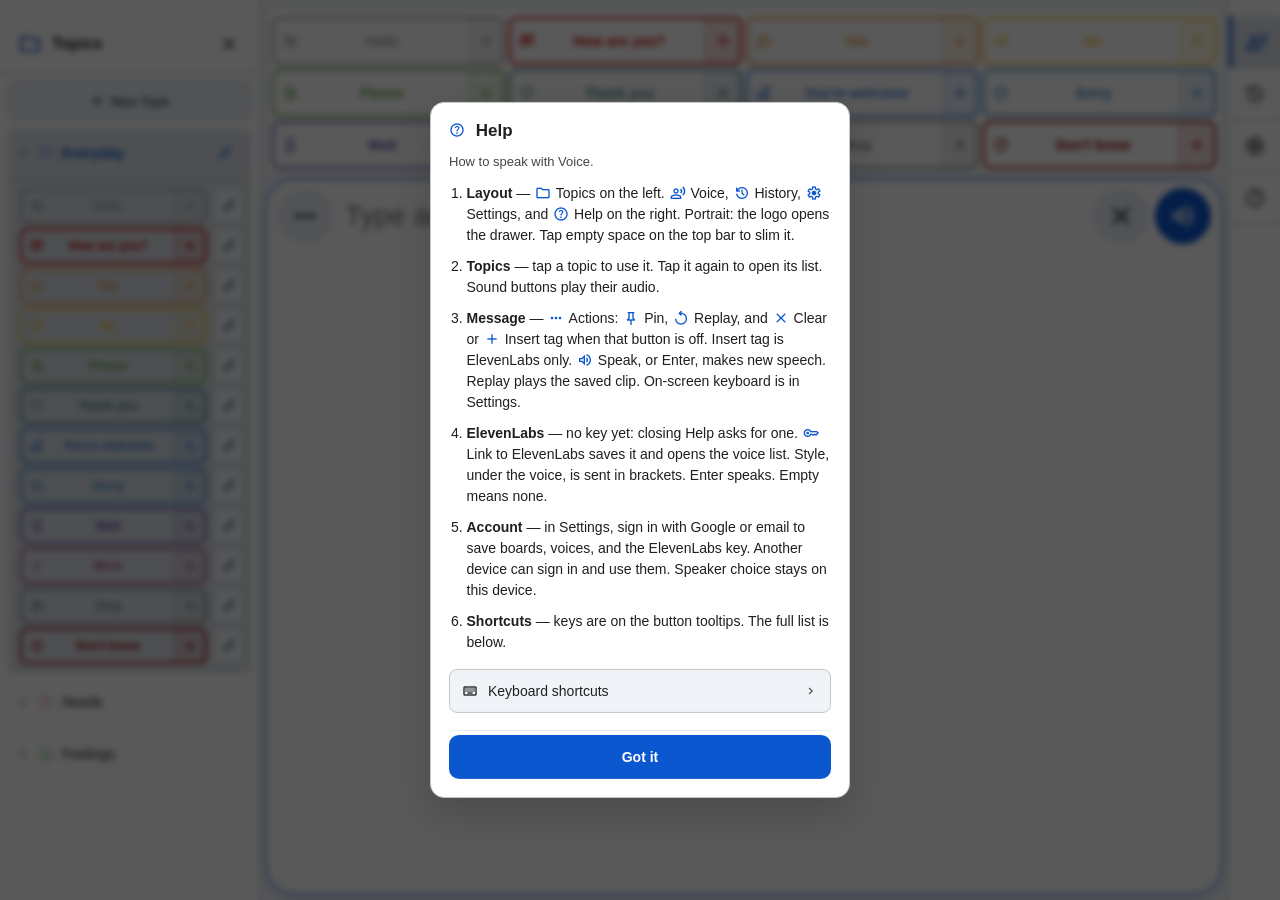
==== index.html @ a4477b8e "Speak on Enter in the Style field and replace anxious, bossy, and loud." ====
<!DOCTYPE html>
<html lang="en">
<head>
  <meta charset="UTF-8">
  <meta name="viewport" content="width=device-width, initial-scale=1.0, viewport-fit=cover, interactive-widget=resizes-content">
  <meta name="theme-color" content="#0a0a0b" media="(prefers-color-scheme: dark)">
  <meta name="theme-color" content="#f0f4f9" media="(prefers-color-scheme: light)">
  <meta name="apple-mobile-web-app-capable" content="yes">
  <meta name="apple-mobile-web-app-status-bar-style" content="black-translucent">
  <meta name="mobile-web-app-capable" content="yes">
  <meta name="format-detection" content="telephone=no">
  <meta name="description" content="AAC speech board with browser, Piper, and ElevenLabs voices">
  <link rel="manifest" href="manifest.webmanifest">
  <link rel="icon" href="favicon.ico" sizes="any">
  <link rel="icon" href="icon.png" type="image/png" sizes="512x512">
  <link rel="apple-touch-icon" href="apple-touch-icon.png" sizes="180x180">
  <title>AAC Speech & Audio Workspace</title>
  <!-- Google Material Symbols Outlined Font -->
  <link rel="stylesheet" href="https://fonts.googleapis.com/css2?family=Material+Symbols+Outlined:opsz,wght,FILL,GRAD@20..48,100..700,0..1,-50..200" />
  <link rel="stylesheet" href="css/app.css">
</head>
<body>

  <div class="sidebar-backdrop" id="sidebar-backdrop" aria-hidden="true"></div>
  <div id="sr-live" class="sr-only" aria-live="polite" aria-atomic="true"></div>

  <!-- In-flow layout only: shell (sidebar+main) over full-width OSK. Modals stay outside. -->
  <div class="app-layout">
  <div class="app-shell">
  <!-- Dual sidebars (landscape: left topics | main | right utils). #sidebar wraps both for portrait drawer. -->
  <div class="sidebar-drawer" id="sidebar" data-panel="topics">
    <!-- ==================== LEFT: TOPICS ==================== -->
    <aside class="sidebar sidebar-left" id="sidebar-left" aria-label="Topics">
      <div class="sidebar-header">
        <button class="logo-btn" id="toggle-sidebar-left-btn" type="button" title="Toggle topics sidebar" aria-label="Toggle topics sidebar">
          <span class="material-symbols-outlined logo-mark">folder</span>
          <span class="logo-text">Topics</span>
        </button>
        <button class="icon-btn sidebar-collapse-btn" id="sidebar-left-collapse-btn" type="button" title="Collapse topics" aria-label="Collapse topics">
          <span class="material-symbols-outlined">close</span>
        </button>
      </div>
      <div class="sidebar-content" id="sidebar-left-content">
        <div id="tab-content-topics" class="topics-panel">
          <button class="tool-btn" id="add-topic-sidebar-btn" type="button">
            <span class="material-symbols-outlined icon-medium">add</span> New Topic
          </button>
          <div id="topics-list"></div>
        </div>
      </div>
      <!-- Landscape collapsed: topic icons only -->
      <nav class="sidebar-topics-rail" id="topics-rail" aria-label="Topics"></nav>
    </aside>

    <!-- ==================== RIGHT: VOICE / HISTORY / SETTINGS / HELP ==================== -->
    <aside class="sidebar sidebar-right" id="sidebar-right" aria-label="Workspace tools">
      <div class="sidebar-header">
        <button class="logo-btn" id="toggle-sidebar-right-btn" type="button" title="Toggle sidebar" aria-label="Toggle sidebar">
          <img class="app-logo" src="icon.png" width="24" height="24" alt="">
          <span class="logo-text" id="sidebar-section-title">Voice</span>
        </button>
        <button class="icon-btn sidebar-collapse-btn" id="sidebar-right-collapse-btn" type="button" title="Collapse sidebar" aria-label="Collapse sidebar">
          <span class="material-symbols-outlined">close</span>
        </button>
      </div>

      <div class="sidebar-content" id="sidebar-right-content">
        <!-- Voice Tab Content -->
        <div id="tab-content-voice" class="tab-content">
          <div class="sidebar-setting-group">
            <label>Voice</label>
            <button class="status-btn" id="open-voices" type="button" title="Select voice model and voice">
              <span class="status-btn-text" id="selected-voice-summary">Select Voice...</span>
              <span class="material-symbols-outlined icon-small">chevron_right</span>
            </button>
            <div class="piper-progress" id="piper-download-progress" hidden>
              <div class="piper-progress-meta">
                <span class="piper-progress-label" id="piper-download-label">Downloading voice model…</span>
                <span class="piper-progress-pct" id="piper-download-pct">0%</span>
              </div>
              <div class="piper-progress-track" role="progressbar" aria-valuemin="0" aria-valuemax="100" aria-valuenow="0" id="piper-download-track">
                <div class="piper-progress-bar" id="piper-download-bar"></div>
              </div>
            </div>
          </div>

          <div class="sidebar-setting-group" id="voice-tag-group" hidden>
            <label for="voice-tag-input">Style</label>
            <input type="text" id="voice-tag-input" placeholder="None" autocomplete="off" spellcheck="false" enterkeyhint="send" aria-describedby="voice-tag-hint">
            <div class="voice-style-list" id="voice-tag-list" role="listbox" aria-label="Style">
              <button type="button" class="voice-style-option" role="option" data-style="none">none</button>
              <button type="button" class="voice-style-option" role="option" data-style="arrogant">arrogant</button>
              <button type="button" class="voice-style-option" role="option" data-style="booming">booming</button>
              <button type="button" class="voice-style-option" role="option" data-style="dull">dull</button>
              <button type="button" class="voice-style-option" role="option" data-style="flirt">flirt</button>
              <button type="button" class="voice-style-option" role="option" data-style="happy">happy</button>
              <button type="button" class="voice-style-option" role="option" data-style="pleading">pleading</button>
              <button type="button" class="voice-style-option" role="option" data-style="sing">sing</button>
              <button type="button" class="voice-style-option" role="option" data-style="whisper">whisper</button>
            </div>
            <p class="setting-hint" id="voice-tag-hint">Always sent as [style] at the start of ElevenLabs speech. Leave empty for none. Enter speaks.</p>
          </div>

          <div class="sidebar-setting-group">
            <label for="volume-slider"><span>Amplifier</span><span id="val-volume">100%</span></label>
            <div class="range-field" style="--range-mark: 0;">
              <input type="range" id="volume-slider" min="1" max="5" step="1" value="1" aria-label="Amplifier" aria-valuemin="1" aria-valuemax="5" list="volume-default-mark">
              <span class="range-default-tick" title="Default (100%)" aria-hidden="true"></span>
            </div>
            <datalist id="volume-default-mark"><option value="1" label="Default"></option></datalist>
          </div>
          <div class="sidebar-setting-group">
            <label for="speed-slider"><span>Speech Speed</span><span id="val-speed">1.00</span></label>
            <div class="range-field" style="--range-mark: 0.333333;">
              <input type="range" id="speed-slider" min="0.5" max="2.0" step="0.1" value="1.0" aria-label="Speech Speed" list="speed-default-mark">
              <span class="range-default-tick" title="Default (1.00)" aria-hidden="true"></span>
            </div>
            <datalist id="speed-default-mark"><option value="1.0" label="Default"></option></datalist>
          </div>
          <div class="sidebar-setting-group">
            <label for="pitch-slider"><span>Pitch</span><span id="val-pitch">1.00</span></label>
            <div class="range-field" style="--range-mark: 0.333333;">
              <input type="range" id="pitch-slider" min="0.5" max="2.0" step="0.1" value="1.0" aria-label="Pitch" aria-valuemin="0.5" aria-valuemax="2" list="pitch-default-mark">
              <span class="range-default-tick" title="Default (1.00)" aria-hidden="true"></span>
            </div>
            <datalist id="pitch-default-mark"><option value="1.0" label="Default"></option></datalist>
          </div>
          <div class="voices-panel" id="voices-panel" aria-hidden="true">
            <div class="voices-panel-header">
              <h2 class="voices-panel-title">Select Voice</h2>
              <button class="icon-btn" id="close-voices-panel-btn" type="button" title="Close Panel">
                <span class="material-symbols-outlined">close</span>
              </button>
            </div>

            <div class="voices-panel-model">
              <label class="voices-panel-model-label" for="model-select">Voice model</label>
              <select id="model-select" title="Voice model" aria-label="Voice model">
                <option value="browser_tts">Local Browser (Utterance)</option>
                <option value="piper_tts">Piper (Local Neural)</option>
                <option value="eleven_v4_turbo">ElevenLabs v4 Turbo</option>
              </select>
            </div>

            <div class="voice-toolbar-row">
              <div class="voice-search-box">
                <span class="material-symbols-outlined search-icon">search</span>
                <input type="text" id="voice-search-input" placeholder="Search…" aria-label="Search voices">
              </div>
              <label class="voice-filter-wrap voice-filter-wrap--lang" for="voice-language-filter">
                <span class="sr-only">Language</span>
                <select id="voice-language-filter" title="Filter by language" aria-label="Filter voices by language">
                  <option value="all">All languages</option>
                </select>
              </label>
              <label class="voice-filter-wrap voice-filter-wrap--gender" for="voice-gender-filter">
                <span class="sr-only">Gender</span>
                <select id="voice-gender-filter" title="Filter by gender" aria-label="Filter voices by gender">
                  <option value="all">All</option>
                  <option value="female">Female</option>
                  <option value="male">Male</option>
                </select>
              </label>
            </div>

            <div id="voice-list-browser" class="voice-list"></div>
            <div id="voice-list-eleven" class="voice-list"></div>
            <div id="voice-list-piper" class="voice-list"></div>
          </div>
        </div>

        <!-- History Tab Content -->
        <div id="tab-content-history" class="tab-content">
          <div class="history-search-box">
            <span class="material-symbols-outlined search-icon">search</span>
            <input type="text" id="history-search-input" placeholder="Search speech history..." aria-label="Search speech history">
          </div>
          <div class="history-list" id="audio-history"></div>
          <button class="clear-history-btn" id="clear-history-btn" type="button">Clear All History</button>
        </div>

        <!-- Settings Tab Content -->
        <div id="tab-content-settings" class="tab-content">
          <div class="settings-body">
            <div class="modal-description settings-section-label">Account</div>
            <div class="modal-description settings-section-hint" id="account-hint">Sign in with Google or email to use your boards, voices, and settings on another device. The speaker stays on this device.</div>
            <div id="account-setup" class="account-block" hidden>
              <div class="modal-description">Add a Web app in Firebase project voice-1d8a8 and paste its API key. Also turn on Email/Password, create Firestore, and publish firestore.rules.</div>
              <input id="account-api-key" class="modal-input" type="text" autocomplete="off" spellcheck="false" placeholder="Web API key" aria-label="Firebase web API key">
              <button type="button" class="tool-btn" id="account-api-key-save">Save key</button>
            </div>
            <div id="account-signed-out" class="account-block" hidden>
              <button type="button" class="account-sso" id="account-google">
                <svg class="account-sso-mark" viewBox="0 0 18 18" aria-hidden="true">
                  <path fill="#4285F4" d="M17.64 9.2c0-.637-.057-1.251-.164-1.84H9v3.481h4.844a4.14 4.14 0 0 1-1.796 2.716v2.259h2.908c1.702-1.567 2.684-3.875 2.684-6.615z"/>
                  <path fill="#34A853" d="M9 18c2.43 0 4.467-.806 5.956-2.18l-2.908-2.259c-.806.54-1.837.86-3.048.86-2.344 0-4.328-1.584-5.036-3.711H.957v2.332A8.997 8.997 0 0 0 9 18z"/>
                  <path fill="#FBBC05" d="M3.964 10.71A5.41 5.41 0 0 1 3.682 9c0-.593.102-1.17.282-1.71V4.958H.957A8.996 8.996 0 0 0 0 9c0 1.452.348 2.827.957 4.042l3.007-2.332z"/>
                  <path fill="#EA4335" d="M9 3.58c1.321 0 2.508.454 3.44 1.345l2.582-2.58C13.463.891 11.426 0 9 0A8.997 8.997 0 0 0 .957 4.958L3.964 7.29C4.672 5.163 6.656 3.58 9 3.58z"/>
                </svg>
                Continue with Google
              </button>
              <div class="account-or" role="separator"><span>or</span></div>
              <input id="account-email" class="modal-input" type="email" autocomplete="username" inputmode="email" autocapitalize="none" spellcheck="false" placeholder="Email" aria-label="Email">
              <input id="account-password" class="modal-input" type="password" autocomplete="current-password" placeholder="Password" aria-label="Password">
              <button type="button" class="account-primary" id="account-signin">Sign in</button>
              <div class="account-links">
                <button type="button" class="account-link" id="account-create">Create account</button>
                <button type="button" class="account-link" id="account-forgot">Forgot password</button>
              </div>
            </div>
            <div id="account-signed-in" class="account-block" hidden>
              <div class="account-who">
                <span class="account-avatar" id="account-avatar" aria-hidden="true"></span>
                <div class="account-email-line" id="account-email-line"></div>
              </div>
              <div class="modal-description">Boards, history, voices, and your ElevenLabs key are saved to this account.</div>
              <div class="account-actions">
                <button type="button" class="tool-btn" id="account-sync">Sync now</button>
                <button type="button" class="tool-btn" id="account-signout">Sign out</button>
              </div>
            </div>
            <div id="account-conflict" class="account-block" hidden>
              <div class="account-email-line" id="account-conflict-email"></div>
              <div class="modal-description">This device and your account both have boards.</div>
              <div class="account-actions account-actions-stack">
                <button type="button" class="tool-btn" id="account-keep-device">Keep this device</button>
                <button type="button" class="tool-btn" id="account-use-cloud">Use account</button>
                <button type="button" class="tool-btn" id="account-combine">Combine both</button>
              </div>
            </div>
            <p class="account-status" id="account-status" role="status"></p>

            <div class="modal-description settings-section-label">Appearance</div>
            <div class="sidebar-setting-group">
              <label><span>Font Size</span><span id="font-display">28px</span></label>
              <div class="font-controls">
                <button class="font-btn" id="font-down" type="button">A-</button>
                <button class="font-btn" id="font-up" type="button">A+</button>
              </div>
            </div>
            <div class="sidebar-setting-group">
              <label>Theme</label>
              <div class="theme-picker-group">
                <button class="theme-btn" data-theme="light" onclick="applyTheme('light')" type="button"><span class="material-symbols-outlined icon-small">light_mode</span> Light</button>
                <button class="theme-btn" data-theme="dark" onclick="applyTheme('dark')" type="button"><span class="material-symbols-outlined icon-small">dark_mode</span> Dark</button>
                <button class="theme-btn" data-theme="system" onclick="applyTheme('system')" type="button"><span class="material-symbols-outlined icon-small">computer</span> System</button>
              </div>
            </div>
            <div class="sidebar-setting-group">
              <label>Accent Color</label>
              <div class="accent-color-row">
                <div class="color-field" id="accent-color-field" data-color="#8ab4f8">
                  <button type="button" class="color-field-swatch-btn" style="background-color:#8ab4f8" title="Open color picker" aria-label="Open color picker"></button>
                  <input type="text" class="modal-input color-field-hex" value="#8ab4f8" maxlength="7" spellcheck="false" autocomplete="off" aria-label="Accent hex color" inputmode="text">
                </div>
                <button class="font-btn" id="accent-color-reset" type="button" title="Reset to theme default">Reset</button>
              </div>
            </div>

            <div class="modal-description settings-section-label">Features</div>
            <div class="sidebar-setting-group">
              <button id="api-key-btn" class="status-btn missing" type="button">
                <span class="status-btn-text"><span class="material-symbols-outlined icon-small icon-btn-margin">key</span>Missing API Key (Click to Add)</span>
              </button>
            </div>
            <label class="setting-toggle-row" for="opt-message-words">
              <span class="setting-toggle-text">
                <span class="setting-toggle-title">Message word chips</span>
                <span class="setting-toggle-desc">Words under the text box with remove and option to replay</span>
              </span>
              <input type="checkbox" id="opt-message-words" class="setting-toggle-input">
            </label>
            <label class="setting-toggle-row" for="opt-button-insert">
              <span class="setting-toggle-text">
                <span class="setting-toggle-title">Insert from sound buttons</span>
                <span class="setting-toggle-desc">Show + on sound buttons to add text to the message</span>
              </span>
              <input type="checkbox" id="opt-button-insert" class="setting-toggle-input" checked>
            </label>
            <label class="setting-toggle-row" for="opt-osk" id="opt-osk-row">
              <span class="setting-toggle-text">
                <span class="setting-toggle-title">On-screen keyboard</span>
                <span class="setting-toggle-desc">Use the custom keyboard instead of the system keyboard</span>
              </span>
              <input type="checkbox" id="opt-osk" class="setting-toggle-input">
            </label>
            <div class="modal-description settings-section-label">Compose quick actions</div>
            <label class="setting-toggle-row" for="opt-compose-new">
              <span class="setting-toggle-text">
                <span class="setting-toggle-title">Clear message button</span>
                <span class="setting-toggle-desc">Show × to the right of the text box</span>
              </span>
              <input type="checkbox" id="opt-compose-new" class="setting-toggle-input" checked>
            </label>
            <label class="setting-toggle-row" for="opt-compose-pin">
              <span class="setting-toggle-text">
                <span class="setting-toggle-title">Pin to button</span>
                <span class="setting-toggle-desc">Show pin to the right of the text box</span>
              </span>
              <input type="checkbox" id="opt-compose-pin" class="setting-toggle-input">
            </label>
            <label class="setting-toggle-row" for="opt-compose-replay">
              <span class="setting-toggle-text">
                <span class="setting-toggle-title">Replay button</span>
                <span class="setting-toggle-desc">Show replay to the right of the text box</span>
              </span>
              <input type="checkbox" id="opt-compose-replay" class="setting-toggle-input">
            </label>
            <label class="setting-toggle-row" for="opt-compose-tag" id="opt-compose-tag-row" hidden>
              <span class="setting-toggle-text">
                <span class="setting-toggle-title">Insert tag button</span>
                <span class="setting-toggle-desc">Show + to the left of the text box</span>
              </span>
              <input type="checkbox" id="opt-compose-tag" class="setting-toggle-input" checked>
            </label>
            <div class="sidebar-setting-group" id="group-output-device">
              <label for="output-device-select">Speaker</label>
              <select id="output-device-select" aria-describedby="output-device-hint">
                <option value="">System default</option>
              </select>
              <button type="button" class="tool-btn" id="output-device-unlock" hidden>List speakers</button>
              <div class="modal-description" id="output-device-hint">Loading speakers…</div>
            </div>
            <div class="modal-description settings-section-label">Backup</div>
            <div class="modal-description settings-section-hint">Download or restore topics and buttons as JSON.</div>
            <div class="topics-backup-row settings-backup-row">
              <button class="tool-btn" id="export-board-btn" type="button" title="Download topics and buttons as JSON">
                <span class="material-symbols-outlined icon-small">download</span> Export
              </button>
              <button class="tool-btn" id="import-board-btn" type="button" title="Import boards from a JSON file">
                <span class="material-symbols-outlined icon-small">upload</span> Import
              </button>
            </div>
          </div>
        </div>
      </div>

      <nav class="sidebar-nav" id="sidebar-nav" aria-label="Sidebar">
        <button type="button" class="sidebar-nav-btn" data-nav="voice" id="nav-voice" title="Voice" aria-label="Voice">
          <span class="material-symbols-outlined">record_voice_over</span>
          <span class="sidebar-nav-label">Voice</span>
        </button>
        <button type="button" class="sidebar-nav-btn" data-nav="history" id="nav-history" title="History" aria-label="History">
          <span class="material-symbols-outlined">history</span>
          <span class="sidebar-nav-label">History</span>
        </button>
        <button type="button" class="sidebar-nav-btn portrait-only active" data-nav="topics" id="nav-topics" title="Topics" aria-label="Topics" aria-current="page">
          <span class="material-symbols-outlined">folder</span>
          <span class="sidebar-nav-label">Topics</span>
        </button>
        <button type="button" class="sidebar-nav-btn" data-nav="settings" id="nav-settings" title="Settings" aria-label="Settings">
          <span class="material-symbols-outlined">settings</span>
          <span class="sidebar-nav-label">Settings</span>
        </button>
        <button type="button" class="sidebar-nav-btn" data-nav="help" id="nav-help" title="Help" aria-label="Help">
          <span class="material-symbols-outlined">help</span>
          <span class="sidebar-nav-label">Help</span>
        </button>
      </nav>
    </aside>
  </div>

  <!-- ==================== MAIN WORKSPACE ==================== -->
  <main class="app-main">
    <div class="workspace-header-shell portrait-only" id="workspace-header-shell" data-size="normal">
      <div class="workspace-header" id="workspace-header" title="Tap empty space to slim the top bar">
        <button class="icon-btn mobile-menu-btn" id="mobile-menu-btn" type="button" title="Open menu" aria-label="Open menu">
          <img class="app-logo" src="icon.png" width="24" height="24" alt="">
        </button>
        <div class="chat-slots" id="chat-slots" role="group" aria-label="Topic chats"></div>
      </div>
    </div>

    <div class="offline-banner" id="offline-banner" role="status">
      <span class="material-symbols-outlined icon-medium">wifi_off</span>
      <span>Offline — browser voice still works. Cached Piper voices work offline; ElevenLabs needs a connection.</span>
    </div>
    <div class="account-banner" id="account-banner" role="status">
      <span class="material-symbols-outlined icon-medium">cloud_sync</span>
      <span id="account-banner-text">Your account has newer boards.</span>
      <button type="button" class="tool-btn" id="account-banner-action">Apply</button>
    </div>

    <div class="sound-canvas" id="sound-canvas"></div>

    <div class="bottom-dock-wrap">
      <div class="overwrite-banner" id="overwrite-banner">
        <span class="material-symbols-outlined icon-medium">touch_app</span>
        <span>Click any button on the grid below to overwrite its audio & label!</span>
        <button class="overwrite-cancel-btn" id="cancel-overwrite-btn" type="button">Cancel</button>
      </div>
      <div class="bottom-dock">
        <div class="compose-box" id="toolbar">
          <div class="compose-row">
            <div class="compose-leading" id="compose-leading">
              <div class="compose-quick-actions" id="compose-quick-actions" aria-label="Quick actions" hidden>
                <button type="button" class="compose-icon-btn compose-standalone" id="insert-tag-btn" aria-label="Insert tag" title="Insert tag" hidden>
                  <span class="material-symbols-outlined">add</span>
                </button>
              </div>
              <div class="compose-actions-wrap" id="compose-actions-wrap">
                <button type="button" class="compose-mode-btn" id="compose-actions-btn" aria-haspopup="menu" aria-expanded="false" title="Message actions">
                  <span class="material-symbols-outlined compose-mode-icon">more_horiz</span>
                  <span class="compose-mode-label">Actions</span>
                  <span class="material-symbols-outlined compose-mode-caret">expand_more</span>
                </button>
                <div class="compose-actions-menu float-menu float-menu--shift" id="compose-actions-menu" role="menu" aria-label="Message actions" hidden></div>
              </div>
            </div>
            <textarea class="display-textarea" id="display-input" spellcheck="true" autocomplete="off" autocapitalize="sentences" inputmode="none" virtualkeyboardpolicy="manual" placeholder="Type anything…" rows="1" aria-label="Message text"></textarea>
            <div class="compose-trailing" id="compose-trailing" aria-label="Message controls">
              <button type="button" class="compose-icon-btn compose-standalone" id="compose-new-message-btn" aria-label="Clear message" title="Clear message">
                <span class="material-symbols-outlined">close</span>
              </button>
              <button type="button" class="compose-icon-btn compose-standalone" id="compose-pin-btn" aria-label="Pin to button" title="Pin message to button">
                <span class="material-symbols-outlined">push_pin</span>
              </button>
              <button type="button" class="compose-icon-btn compose-standalone" id="compose-replay-btn" aria-label="Replay last speech" title="Replay last speech">
                <span class="material-symbols-outlined">replay</span>
              </button>
            </div>
            <button type="button" class="compose-speak-btn display-ctrl key tts-btn" id="speak-btn" aria-label="Speak" title="Speak text (or selection). Enter or click again while speaking to stop.">
              <span class="material-symbols-outlined icon-medium">volume_up</span>
            </button>
          </div>
        </div>
        <div class="compose-strip" id="compose-strip" aria-label="Message words">
          <div class="compose-strip-header">
            <span class="compose-strip-label">Message</span>
          </div>
          <div class="compose-strip-body">
            <div class="compose-chips" id="compose-chips" role="list"></div>
            <div class="audio-actions-inline" id="generated-audio-actions">
              <button class="audio-action-btn play" id="textarea-replay-btn" type="button" title="Replay last speech">
                <span class="material-symbols-outlined icon-small">replay</span>
                <span class="audio-action-label">Replay</span>
              </button>
            </div>
          </div>
        </div>
      </div>
    </div>
  </main>
  </div><!-- /.app-shell -->

  <!-- Full-width OSK: left edge → right edge under shell -->
  <div class="osk-panel" id="osk-panel" aria-label="On-screen keyboard"></div>
  </div><!-- /.app-layout -->

  <!-- ==================== MODALS & POPUPS ==================== -->
  <div class="modal-overlay" id="modal-overlay"></div>

  <!-- Assign Choice Modal -->
  <div class="modal" id="modal-assign-choice">
    <div class="modal-title">Assign Speech Audio</div>
    <div class="modal-scroll">
      <div class="modal-choice-group">
        <button class="status-btn choice-btn-create" id="choice-create-new-btn"><span class="material-symbols-outlined icon-medium icon-btn-margin">workspace_premium</span> Create New Button</button>
        <button class="status-btn choice-btn-overwrite" id="choice-overwrite-btn"><span class="material-symbols-outlined icon-medium icon-btn-margin">refresh</span> Overwrite Existing Button</button>
      </div>
    </div>
    <div class="modal-buttons"><button class="modal-btn secondary" onclick="closeModals()">Cancel</button></div>
  </div>

  <!-- Import: browse for JSON, then merge or replace -->
  <div class="modal" id="modal-import-choice">
    <div class="modal-title">Import boards</div>
    <div class="modal-scroll">
      <div class="modal-description">Choose an AAC Workspace JSON export. Browse opens the file picker; Cancel only closes this dialog.</div>
      <div class="import-file-row">
        <label class="status-btn" id="import-browse-btn">
          <input type="file" id="import-board-file" class="sr-only" accept=".json,application/json,text/json" tabindex="-1" aria-label="Workspace JSON file">
          <span class="material-symbols-outlined icon-medium icon-btn-margin">folder_open</span>
          Browse
        </label>
        <div class="modal-description" id="import-file-name">No file selected</div>
      </div>
      <div class="modal-description">How should this file be applied?</div>
      <div class="modal-choice-group">
        <button class="status-btn" id="import-merge-btn" type="button" disabled>
          <span class="material-symbols-outlined icon-medium icon-btn-margin">merge</span>
          Merge with existing topics
        </button>
        <button class="status-btn" id="import-replace-btn" type="button" disabled>
          <span class="material-symbols-outlined icon-medium icon-btn-margin">swap_horiz</span>
          Replace all topics
        </button>
      </div>
    </div>
    <div class="modal-buttons">
      <button class="modal-btn secondary" id="import-cancel-btn" type="button" data-close-modal>Cancel</button>
    </div>
  </div>

  <!-- Help / Quick start -->
  <div class="modal modal-full-mobile" id="modal-help" role="dialog" aria-modal="true" aria-labelledby="modal-help-title">
    <div class="modal-title" id="modal-help-title">
      <span class="material-symbols-outlined icon-medium" style="vertical-align: -0.15em; margin-right: 6px; color: var(--accent);">help</span>
      Help
    </div>
    <div class="modal-scroll">
      <div class="modal-description">How to speak with Voice.</div>
      <ol class="help-list">
        <li><strong>Layout</strong> — <span class="material-symbols-outlined coach-inline-icon">folder</span> Topics on the left. <span class="material-symbols-outlined coach-inline-icon">record_voice_over</span> Voice, <span class="material-symbols-outlined coach-inline-icon">history</span> History, <span class="material-symbols-outlined coach-inline-icon">settings</span> Settings, and <span class="material-symbols-outlined coach-inline-icon">help</span> Help on the right. Portrait: the logo opens the drawer. Tap empty space on the top bar to slim it.</li>
        <li><strong>Topics</strong> — tap a topic to use it. Tap it again to open its list. Sound buttons play their audio.</li>
        <li><strong>Message</strong> — <span class="material-symbols-outlined coach-inline-icon">more_horiz</span> Actions: <span class="material-symbols-outlined coach-inline-icon">push_pin</span> Pin, <span class="material-symbols-outlined coach-inline-icon">replay</span> Replay, and <span class="material-symbols-outlined coach-inline-icon">close</span> Clear or <span class="material-symbols-outlined coach-inline-icon">add</span> Insert tag when that button is off. Insert tag is ElevenLabs only. <span class="material-symbols-outlined coach-inline-icon">volume_up</span> Speak, or Enter, makes new speech. Replay plays the saved clip. On-screen keyboard is in Settings.</li>
        <li><strong>ElevenLabs</strong> — no key yet: closing Help asks for one. <span class="material-symbols-outlined coach-inline-icon">key</span> Link to ElevenLabs saves it and opens the voice list. Style, under the voice, is sent in brackets. Enter speaks. Empty means none.</li>
        <li><strong>Account</strong> — in Settings, sign in with Google or email to save boards, voices, and the ElevenLabs key. Another device can sign in and use them. Speaker choice stays on this device.</li>
        <li><strong>Shortcuts</strong> — keys are on the button tooltips. The full list is below.</li>
      </ol>
      <button type="button" class="status-btn help-hotkeys-btn" id="help-hotkeys-btn">
        <span class="material-symbols-outlined icon-medium icon-btn-margin">keyboard</span>
        Keyboard shortcuts
        <span class="material-symbols-outlined icon-small">chevron_right</span>
      </button>
    </div>
    <div class="modal-buttons">
      <button type="button" class="modal-btn primary" id="coach-dismiss-btn">Got it</button>
    </div>
  </div>

  <!-- Keyboard shortcuts (from Help) -->
  <div class="modal modal-full-mobile" id="modal-hotkeys" role="dialog" aria-modal="true" aria-labelledby="modal-hotkeys-title">
    <div class="modal-title" id="modal-hotkeys-title">
      <span class="material-symbols-outlined icon-medium" style="vertical-align: -0.15em; margin-right: 6px; color: var(--accent);">keyboard</span>
      Keyboard shortcuts
    </div>
    <div class="modal-scroll">
      <div class="modal-description" id="hotkeys-blurb">Press Ctrl or ⌘ plus a key. On the on-screen keyboard, tap ⌘ then a key.</div>
      <div id="hotkeys-list" class="hotkeys-list"></div>
    </div>
    <div class="modal-buttons">
      <button type="button" class="modal-btn secondary" id="hotkeys-back-btn">Back</button>
      <button type="button" class="modal-btn primary" id="hotkeys-close-btn">Close</button>
    </div>
  </div>

  <!-- New topic: scratch vs template -->
  <div class="modal" id="modal-topic-create-choice">
    <div class="modal-title">New topic</div>
    <div class="modal-scroll">
      <div class="modal-description">Start empty, or copy an existing board as a template.</div>
      <div class="modal-choice-group">
        <button class="status-btn" id="topic-create-scratch-btn" type="button">
          <span class="material-symbols-outlined icon-medium icon-btn-margin">note_add</span>
          Create from scratch
        </button>
        <button class="status-btn" id="topic-create-template-btn" type="button">
          <span class="material-symbols-outlined icon-medium icon-btn-margin">content_copy</span>
          Use existing topic as template
        </button>
      </div>
    </div>
    <div class="modal-buttons"><button class="modal-btn secondary" type="button" onclick="closeModals()">Cancel</button></div>
  </div>

  <!-- Pick a topic to clone -->
  <div class="modal" id="modal-topic-template-pick">
    <div class="modal-title">Choose template</div>
    <div class="modal-scroll">
      <div class="modal-description">Buttons, layout, and styling will be copied. You can rename the new topic next.</div>
      <div class="modal-choice-group" id="topic-template-list"></div>
    </div>
    <div class="modal-buttons"><button class="modal-btn secondary" type="button" id="topic-template-back-btn">Back</button></div>
  </div>

  <!-- Insert Tag Modal -->
  <div class="modal modal-full-mobile" id="tag-insert-modal">
    <div class="modal-title">Insert Tag</div>
    <div class="modal-scroll">
      <div class="sidebar-setting-group">
        <label for="insert-tag-input">Custom tag</label>
        <input type="text" class="modal-input" id="insert-tag-input" placeholder="Type a tag and press Enter…" autocomplete="off" spellcheck="false" aria-label="Custom tag to insert">
      </div>
      <div class="modal-description">Tap a saved tag, or type a custom one above and press Enter to insert.</div>
      <div class="tag-insert-grid" id="tag-insert-grid"></div>
      <div class="sidebar-setting-group">
        <label>Saved tags (comma-separated)</label>
        <textarea id="saved-tags-input" class="modal-input tag-list-input" rows="3" spellcheck="false" autocomplete="off" aria-label="Saved tags list"></textarea>
      </div>
    </div>
    <div class="modal-buttons">
      <button class="modal-btn secondary" type="button" onclick="closeModals()">Close</button>
    </div>
  </div>

  <!-- Edit / Create Topic Meta Modal -->
  <div class="modal modal-full-mobile" id="topic-edit-modal">
    <div class="modal-title" id="topic-edit-modal-title">Edit Topic Settings</div>
    <div class="modal-scroll">
      <div class="sidebar-setting-group">
        <label for="topic-name-input">Name</label>
        <input type="text" id="topic-name-input" class="modal-input" placeholder="Topic name" maxlength="30">
      </div>
      <div class="modal-field-row">
        <div class="sidebar-setting-group modal-field-color">
          <label>Color</label>
          <div class="color-field" id="topic-color-field" data-color="#3f3f4e">
            <button type="button" class="color-field-swatch-btn" style="background-color:#3f3f4e" title="Open color picker" aria-label="Open color picker"></button>
            <input type="text" class="modal-input color-field-hex" value="#3f3f4e" maxlength="7" spellcheck="false" autocomplete="off" aria-label="Topic hex color" inputmode="text">
          </div>
        </div>
        <div class="sidebar-setting-group modal-field-symbol">
          <label for="topic-icon-input">Symbol</label>
          <div class="icon-field-row">
            <input type="text" id="topic-icon-input" class="modal-input icon-name-input" maxlength="48" spellcheck="false" autocomplete="off" aria-label="Topic icon">
            <button class="icon-studio-inline-btn" onclick="openIconStudio('topic-icon-input')" type="button" title="Open Icon Studio" aria-label="Open Icon Studio">
              <span class="material-symbols-outlined">search</span>
            </button>
          </div>
        </div>
      </div>
      <div class="sidebar-setting-group">
        <div class="grid-size-controls">
          <div class="header-stepper-group">
            <span>Index</span>
            <div class="num-control-wrapper">
              <button class="num-control-btn" type="button" id="topic-index-down" aria-label="Earlier in list">-</button>
              <span class="num-control-val" id="topic-index-val">1</span>
              <button class="num-control-btn" type="button" id="topic-index-up" aria-label="Later in list">+</button>
            </div>
          </div>
          <div class="header-stepper-group">
            <span>Cols</span>
            <div class="num-control-wrapper">
              <button class="num-control-btn" type="button" onclick="stepModalGrid(-1, 0)" aria-label="Fewer columns">-</button>
              <span class="num-control-val" id="topic-cols-val">4</span>
              <button class="num-control-btn" type="button" onclick="stepModalGrid(1, 0)" aria-label="More columns">+</button>
            </div>
          </div>
        </div>
        <div class="modal-description" id="topic-index-hint">1 of 1 (left / top = 1)</div>
      </div>
      <div class="sidebar-setting-group" id="topic-buttons-organizer-group">
        <label>Sound buttons</label>
        <div class="modal-description">Drag to reorder. Tap buttons to edit or remove.</div>
        <div class="topic-btn-organizer" id="topic-btn-organizer" role="list" aria-label="Sound buttons layout"></div>
      </div>
    </div>
    <div class="modal-buttons">
      <button class="modal-btn danger" id="delete-topic-btn" type="button">Delete</button>
      <button class="modal-btn primary" id="save-topic-meta-btn" type="button">Save</button>
      <button class="modal-btn secondary" id="cancel-topic-edit-btn" type="button" data-close-modal>Cancel</button>
    </div>
  </div>

  <!-- Edit Sound Button Modal -->
  <div class="modal modal-full-mobile" id="button-edit-modal">
    <div class="modal-title">Edit Sound Button</div>
    <div class="modal-scroll">
      <div class="sidebar-setting-group">
        <label for="button-label-input">Name</label>
        <input type="text" id="button-label-input" class="modal-input" placeholder="Button label" maxlength="30">
      </div>
      <div class="modal-field-row">
        <div class="sidebar-setting-group modal-field-color">
          <label>Color</label>
          <div class="color-field" id="button-color-field" data-color="#3f3f4e">
            <button type="button" class="color-field-swatch-btn" style="background-color:#3f3f4e" title="Open color picker" aria-label="Open color picker"></button>
            <input type="text" class="modal-input color-field-hex" value="#3f3f4e" maxlength="7" spellcheck="false" autocomplete="off" aria-label="Button hex color" inputmode="text">
          </div>
        </div>
        <div class="sidebar-setting-group modal-field-symbol">
          <label for="button-symbol-input">Symbol</label>
          <div class="icon-field-row">
            <input type="text" id="button-symbol-input" class="modal-input icon-name-input" maxlength="48" spellcheck="false" autocomplete="off" placeholder="" aria-label="Button symbol">
            <button class="icon-studio-inline-btn" onclick="openIconStudio('button-symbol-input')" type="button" title="Open Icon Studio" aria-label="Open Icon Studio">
              <span class="material-symbols-outlined">search</span>
            </button>
          </div>
        </div>
      </div>
      <div class="sidebar-setting-group">
        <label>Position in list</label>
        <div class="grid-size-controls">
          <div class="header-stepper-group">
            <span>Index</span>
            <div class="num-control-wrapper">
              <button class="num-control-btn" type="button" id="button-index-down" aria-label="Earlier in list">-</button>
              <span class="num-control-val" id="button-index-val">1</span>
              <button class="num-control-btn" type="button" id="button-index-up" aria-label="Later in list">+</button>
            </div>
          </div>
        </div>
        <div class="modal-description" id="button-index-hint">1 of 1</div>
      </div>
    </div>
    <div class="modal-buttons">
      <button class="modal-btn danger" id="delete-button-edit" type="button">Delete</button>
      <button class="modal-btn primary" id="save-button-edit" type="button">Save</button>
      <button class="modal-btn secondary" onclick="closeModals()" type="button">Cancel</button>
    </div>
  </div>

  <!-- ElevenLabs API Key Modal -->
  <div class="modal api-key-modal modal-full-mobile" id="api-key-modal" role="dialog" aria-modal="true" aria-labelledby="api-key-modal-title">
    <div class="modal-title" id="api-key-modal-title">ElevenLabs API Key</div>
    <div class="modal-scroll">
      <p class="modal-description">Get more voices with ElevenLabs. Link to ElevenLabs (Free) signs you in, creates a key, and saves it on this device. You can also paste a key you already have.</p>
      <div class="modal-choice-group api-key-links" role="group" aria-label="ElevenLabs account">
        <button class="modal-btn primary api-key-link" id="get-api-key-btn" type="button">
          <span class="material-symbols-outlined icon-small">key</span>
          <span>Link to ElevenLabs (Free)</span>
        </button>
      </div>
      <p class="api-key-help" id="api-key-handoff-status" role="status" hidden></p>
      <a class="api-key-help api-key-handoff-open" id="api-key-handoff-open" target="_blank" rel="noopener noreferrer" hidden>Open ElevenLabs</a>
      <div class="api-key-field">
        <label class="api-key-field-label" for="api-key-input">Paste API key</label>
        <input
          type="text"
          id="api-key-input"
          class="modal-input api-key-input"
          placeholder="xi-… or paste key here"
          autocomplete="off"
          autocorrect="off"
          autocapitalize="off"
          spellcheck="false"
          inputmode="text"
          enterkeyhint="done"
          aria-describedby="api-key-help"
        >
        <p class="api-key-help" id="api-key-help">Stored only on this device. Never shared with this app’s server.</p>
      </div>
    </div>
    <div class="modal-buttons api-key-actions">
      <button class="modal-btn primary" id="save-api-key-btn" type="button">Save key</button>
      <button class="modal-btn secondary" type="button" id="cancel-api-key-btn">Cancel</button>
    </div>
  </div>

  <!-- Google Fonts Icon Studio Modal -->
  <div class="modal icon-studio-modal-box modal-full-mobile" id="icon-studio-modal">
    <div class="modal-title">Google Fonts Icon Studio</div>
    <div class="modal-scroll">
      <div class="icon-studio-search">
        <span class="material-symbols-outlined search-ico">search</span>
        <input type="text" id="icon-search-input" placeholder="Search fonts.google.com/icons (e.g. chat, recycle, home)..." autocomplete="off" spellcheck="false">
      </div>

      <div class="studio-live-controls">
        <div class="studio-control-row">
          <span>Fill (FILL)</span>
          <button class="size-btn" id="studio-fill-btn" type="button">Outlined (0)</button>
        </div>
        <div class="studio-control-row">
          <span>Weight (<span id="studio-val-wght">400</span>)</span>
          <input type="range" id="studio-wght-slider" class="studio-slider" min="100" max="700" step="100" value="400">
        </div>
        <div class="studio-control-row">
          <span>Grade (<span id="studio-val-grad">0</span>)</span>
          <input type="range" id="studio-grad-slider" class="studio-slider" min="-50" max="200" step="50" value="0">
        </div>
        <div class="studio-control-row">
          <span>Optical Size (<span id="studio-val-opsz">24</span>)</span>
          <input type="range" id="studio-opsz-slider" class="studio-slider" min="20" max="48" step="4" value="24">
        </div>
      </div>

      <div class="icon-studio-grid" id="icon-studio-grid"></div>
      <div class="icon-studio-controls">
        <div class="icon-size-btns">
          <span>Size Preview:</span>
          <button class="size-btn" onclick="setStudioIconSize(18, this)" type="button">18px</button>
          <button class="size-btn active" onclick="setStudioIconSize(24, this)" type="button">24px</button>
          <button class="size-btn" onclick="setStudioIconSize(32, this)" type="button">32px</button>
          <button class="size-btn" onclick="setStudioIconSize(40, this)" type="button">40px</button>
        </div>
        <span id="icon-studio-status">Select an icon</span>
      </div>
    </div>
    <div class="modal-buttons">
      <button class="modal-btn primary" id="confirm-icon-studio-btn" type="button">Select & Apply Style</button>
      <button class="modal-btn secondary" onclick="closeIconStudio(false)" type="button">Cancel</button>
    </div>
  </div>

  <!-- Shared color picker (accent, topics, sound buttons) -->
  <div class="modal color-picker-modal-box modal-full-mobile" id="color-picker-modal" role="dialog" aria-modal="true" aria-labelledby="color-picker-modal-title">
    <div class="modal-title" id="color-picker-modal-title">Choose color</div>
    <div class="modal-scroll">
      <div class="sidebar-setting-group">
        <label id="color-picker-spectrum-label">Spectrum</label>
        <div class="color-picker-inline" role="group" aria-labelledby="color-picker-spectrum-label">
          <div
            class="color-picker-sv"
            id="color-picker-sv"
            tabindex="0"
            role="slider"
            aria-label="Saturation and brightness"
            aria-valuemin="0"
            aria-valuemax="100"
          >
            <div class="color-picker-sv-cursor" id="color-picker-sv-cursor" aria-hidden="true"></div>
          </div>
          <div
            class="color-picker-hue"
            id="color-picker-hue"
            tabindex="0"
            role="slider"
            aria-label="Hue"
            aria-valuemin="0"
            aria-valuemax="360"
            aria-orientation="horizontal"
          >
            <div class="color-picker-hue-cursor" id="color-picker-hue-cursor" aria-hidden="true"></div>
          </div>
          <div class="color-picker-spectrum-row">
            <div class="color-picker-preview" id="color-picker-preview" style="background-color:#8ab4f8" aria-hidden="true"></div>
            <input type="text" class="modal-input color-picker-hex-input" id="color-picker-hex-input" value="#8ab4f8" maxlength="7" spellcheck="false" autocomplete="off" aria-label="Hex color" inputmode="text">
          </div>
        </div>
      </div>
      <div class="sidebar-setting-group">
        <label>Sample colors</label>
        <div class="modal-color-picker color-picker-palette" id="color-picker-palette" role="listbox" aria-label="Sample colors"></div>
      </div>
    </div>
    <div class="modal-buttons">
      <button class="modal-btn primary" id="color-picker-apply" type="button">Apply</button>
      <button class="modal-btn secondary" id="color-picker-cancel" type="button">Cancel</button>
    </div>
  </div>

  <script src="js/firebase-config.js" defer></script>
  <script src="js/starter-boards.js" defer></script>
  <script src="js/account-sync.js" defer></script>
  <script src="js/account-google.js" defer></script>
  <script src="js/account.js" defer></script>
  <script src="js/vendor/lame.min.js" defer></script>
  <script src="js/audio-fx.js" defer></script>
  <script src="js/keyboard.js" defer></script>
  <script src="js/speech-engines.js" defer></script>
  <script src="js/eleven.js" defer></script>
  <script src="js/eleven-handoff.js" defer></script>
  <script src="js/eleven-key.js" defer></script>
  <script src="js/piper.js" defer></script>
  <script src="js/output-device.js" defer></script>
  <script src="js/speech-playback.js" defer></script>
  <script src="js/voices.js" defer></script>
  <script src="js/topics-edit.js" defer></script>
  <script src="js/topics.js" defer></script>
  <script src="js/workspace.js" defer></script>
  <script src="js/compose.js" defer></script>
  <script src="js/hotkeys.js" defer></script>
  <script src="js/history-ui.js" defer></script>
  <script src="js/shell-ui.js" defer></script>
  <script src="js/icon-studio.js" defer></script>
  <script src="js/color-picker.js" defer></script>
  <script src="js/board-io.js" defer></script>
  <script src="js/predict-data.js" defer></script>
  <script src="js/predict-type.js" defer></script>
  <script src="js/predict.js" defer></script>
  <script src="js/osk.js" defer></script>
  <script src="js/app.js" defer></script>
</body>
</html>
---- css/app.css ----
/*
 * app.css - AAC Speech & Audio Workspace
 *
 * Sections: 1 tokens  2 shell  3 icons  4 sidebar  5 workspace
 *           6 compose  7 osk  8 modals  9 responsive  10 a11y
 * Layout: body > .app-layout > (.app-shell | .osk-panel)
 *         Fixed chrome (backdrop, modals) outside .app-layout.
 */
/* ==================== 1. TOKENS & THEMES ==================== */
/* Shared design tokens (themes override colors below) */
/* Sidebar 260px (not 300): dual rails leave more room for main in landscape.
   Narrow landscape (max-width 1100px): JS collapses both to icon rails (shell-ui NARROW_LANDSCAPE_MQ). */
:root { --sound-row-height: 48px; --sidebar-width: 260px; --sidebar-rail-width: 52px; --touch-min: 44px; --gap-xs: 2px; --gap-sm: 4px; --gap-md: 6px; --gap-lg: 8px; --gap-xl: 10px; --gap-2xl: 12px; --pad-sm: 6px; --pad-md: 8px; --pad-lg: 10px; --pad-xl: 12px; --radius-xs: 4px; --radius-sm: 6px; --radius-md: 8px; --radius-lg: 10px; --radius-xl: 14px; --radius-pill: 999px; --z-header: 30; --z-float: 40; --z-float-shift: 50; --z-compose-raised: 60; --z-sidebar-backdrop: 99; --z-sidebar: 100; --z-osk: 110; --z-compose-menu: 120; --z-mobile-drawer: 120; --z-voices-panel: 1500; --z-modal-overlay: 2000; --z-modal: 2001; --ease-standard: cubic-bezier(0.4, 0, 0.2, 1); --duration-fast: 0.15s; --duration-normal: 0.2s; --icon-fill: 0; --icon-wght: 400; --icon-grad: 0; --icon-opsz: 24; }
/* Dark theme (default) */
:root,
:root[data-theme="dark"] {
  /* Darker base shell — near-black main, stepped surfaces, muted keys */
  --bg-main: #0a0a0b;
  --bg-surface: #121314;
  --bg-surface-hover: #1a1b1c;
  --bg-surface-active: #222426;
  --border: #2a2c2e;
  --accent: #8ab4f8;
  --accent-hover: #aecbfa;
  --text: #e3e3e3;
  --text-secondary: #7e8285;
  --key-bg: #1a1b1c;
  --key-hover: #222426;
  --key-active: #2c2e30;
  /*
   * OSK platform ladder (dark): deeper well → action mid → char raised.
   * Labels light on dark.
   */
  --osk-panel-bg: #0e0f10;
  --osk-action-bg: #1c1e20;
  --osk-action-bg-hover: #252729;
  --osk-action-bg-active: #2e3033;
  --osk-action-fg: #b0b4b6;
  --osk-char-bg: #2a2c2e;
  --osk-char-bg-hover: #333537;
  --osk-char-bg-active: #3c4043;
  --osk-char-fg: #e8eaed;
  --osk-key-border: color-mix(in srgb, #fff 6%, transparent);
  --osk-chip-bg: var(--osk-action-bg);
  --osk-chip-bg-hover: var(--osk-action-bg-hover);
  --osk-chip-bg-active: var(--osk-action-bg-active);
  --danger: #f2b8b5;
  --danger-bg: #4a1010;
  --shadow: rgba(0, 0, 0, 0.55);
  color-scheme: dark;
}
/* Light theme */
:root[data-theme="light"] {
  --bg-main: #f0f4f9; --bg-surface: #ffffff; --bg-surface-hover: #e9eef6; --bg-surface-active: #dde3ea;
  --border: #c4c7c5; --accent: #0b57d0; --accent-hover: #0842a0; --text: #1f1f1f; --text-secondary: #444746;
  --key-bg: #e9eef6; --key-hover: #dde3ea; --key-active: #c4c7c5;
  /*
   * OSK platform ladder (light): light gray well → medium action → white char.
   * Labels dark on light.
   */
  --osk-panel-bg: #dfe3e8;
  --osk-action-bg: #c8cdd3;
  --osk-action-bg-hover: #bdc3ca;
  --osk-action-bg-active: #b0b7bf;
  --osk-action-fg: #3c4043;
  --osk-char-bg: #ffffff;
  --osk-char-bg-hover: #f8f9fa;
  --osk-char-bg-active: #e8eaed;
  --osk-char-fg: #202124;
  --osk-key-border: color-mix(in srgb, #000 8%, transparent);
  --osk-chip-bg: var(--osk-char-bg);
  --osk-chip-bg-hover: var(--osk-char-bg-hover);
  --osk-chip-bg-active: var(--osk-char-bg-active);
  --danger: #b3261e; --danger-bg: #f9dedc; --shadow: rgba(0, 0, 0, 0.15); color-scheme: light;
}
/* ==================== 2. BASE / RESET / SHELL ==================== */
* { box-sizing: border-box; margin: 0; padding: 0; font-family: -apple-system, BlinkMacSystemFont, "Segoe UI", Roboto, Helvetica, Arial, sans-serif; -webkit-tap-highlight-color: transparent; }
/*
 * Full-viewport shell (incl. iOS home-screen / standalone).
 * Flush to all screen edges (no safe-area inset).
 * Geometry: one closed frame — fixed inset 0 + 100dvh. keyboard.js re-asserts
 * inset 0 when idle; pins to visualViewport only for the system soft keyboard.
 * Standalone: 100lvh floor + html paint cover home-indicator gaps (no JS screen.*).
 */
html { width: 100%; height: 100%; min-height: 100%; min-height: -webkit-fill-available; min-height: 100dvh; margin: 0; overflow: hidden; background-color: var(--bg-main); }
/* Residual gap under a short shell matches OSK surface, not pure black. */
html:has(body.osk-visible) { background-color: var(--osk-panel-bg); }
::-webkit-scrollbar { width: 6px; height: 6px; }
::-webkit-scrollbar-track { background: transparent; }
::-webkit-scrollbar-thumb { background: var(--border); border-radius: 3px; }
::-webkit-scrollbar-thumb:hover { background: var(--text-secondary); }
body { background-color: var(--bg-main); color: var(--text); display: flex; flex-direction: column; position: fixed; top: 0; right: 0; bottom: 0; left: 0; width: 100%; height: auto; min-height: 100%; min-height: -webkit-fill-available; min-height: 100dvh; max-height: none; margin: 0; overflow: hidden; transition: background-color 0.2s ease, color 0.2s ease; overscroll-behavior: none; -webkit-text-size-adjust: 100%; text-size-adjust: 100%; padding: 0; }
body.modal-open { overflow: hidden; }
/* Home-screen only: large viewport (no browser chrome). Browser tabs stay on 100dvh. */
@media (display-mode: standalone), (display-mode: fullscreen) {
  html { min-height: 100lvh; height: 100lvh; }
  body { min-height: 100lvh; }
  html:has(body.osk-visible) { background-color: var(--osk-panel-bg); }
}

/* Only in-flow column under body (shell + OSK). Backdrop / modals are position:fixed outside this tree. */
.app-layout { flex: 1 1 auto; min-height: 0; min-width: 0; width: 100%; max-width: 100%; display: flex; flex-direction: column; overflow: hidden; }
/* Sidebar + main; bottom edge meets the full-width OSK.
   Landscape: drawer is display:contents → left | main | right.
   Portrait: drawer is a single sliding panel. */
.app-shell { flex: 1 1 auto; min-height: 0; min-width: 0; width: 100%; max-width: 100%; display: flex; flex-direction: row; align-items: stretch; overflow: hidden; position: relative; }
.sidebar-drawer { display: contents; }
button, input, select, textarea { font: inherit; touch-action: manipulation; }
button { -webkit-appearance: none; appearance: none; }
input, select, textarea { font-size: 16px; } /* prevent iOS focus zoom */

/* ==================== 3. ICONS & SHARED CONTROLS ==================== */
/* Material Symbols + .icon-btn, .tool-btn, .status-btn used across shell */
.material-symbols-outlined { font-family: 'Material Symbols Outlined' !important; font-weight: normal; font-style: normal; font-size: 20px; line-height: 1; letter-spacing: normal; text-transform: none; display: inline-block; white-space: nowrap; word-wrap: normal; direction: ltr; -webkit-font-feature-settings: 'liga'; -webkit-font-smoothing: antialiased; font-variation-settings: 'FILL' var(--icon-fill, 0), 'wght' var(--icon-wght, 400), 'GRAD' var(--icon-grad, 0), 'opsz' var(--icon-opsz, 24); vertical-align: middle; flex-shrink: 0; user-select: none; }
.icon-small { font-size: 14px; }
.icon-medium { font-size: 16px; }
.icon-btn-margin { margin-right: 4px; }
/* ==================== 4. SIDEBAR ==================== */
.sidebar { width: var(--sidebar-width); background-color: var(--bg-surface); display: flex; flex-direction: column; transition: width 0.3s var(--ease-standard), transform 0.3s var(--ease-standard); z-index: var(--z-sidebar); flex-shrink: 0; user-select: none; position: relative; height: 100%; overflow: hidden; padding-top: 16px; }
.sidebar-left { border-right: 1px solid var(--border); order: 0; }
.sidebar-right { border-left: 1px solid var(--border); order: 2; }
.app-main { order: 1; }
.sidebar.collapsed { width: var(--sidebar-rail-width); }
.sidebar-backdrop { display: none; position: fixed; inset: 0; background: rgba(0, 0, 0, 0.5); z-index: var(--z-sidebar-backdrop); opacity: 0; pointer-events: none; transition: opacity 0.25s ease; -webkit-backdrop-filter: blur(2px); backdrop-filter: blur(2px); }
.sidebar-backdrop.open { opacity: 1; pointer-events: auto; }
.sidebar-header { display: flex; align-items: center; justify-content: space-between; padding: 8px 10px; gap: var(--gap-lg); min-height: 52px; flex-shrink: 0; border-bottom: 1px solid var(--border); }
.sidebar-header .logo-btn { flex: 1 1 auto; min-width: 0; }
/* Visible only while the sidebar is expanded / drawer open */
.sidebar-collapse-btn { flex-shrink: 0; color: var(--text-secondary); }
.sidebar-collapse-btn:hover { color: var(--text); }
.sidebar.collapsed .sidebar-collapse-btn { display: none; }
.icon-btn { background: none; border: none; color: var(--text); cursor: pointer; width: 40px; height: 40px; min-width: 40px; min-height: 40px; border-radius: var(--radius-lg); display: flex; align-items: center; justify-content: center; transition: background-color var(--duration-normal); }
.icon-btn:hover { background-color: var(--bg-surface-hover); }
.icon-btn:active { background-color: var(--bg-surface-active); }
.portrait-only { display: none !important; }
html[data-layout="landscape"] .portrait-only { display: none !important; }
html[data-layout="portrait"] .portrait-only { display: flex !important; }
/* Logo toggles sidebar (landscape open by default) */
.logo-btn { display: flex; align-items: center; gap: var(--gap-xl); min-width: 0; width: 100%; background: none; border: none; color: var(--text); cursor: pointer; padding: 6px 8px; border-radius: var(--radius-lg); text-align: left; transition: background-color 0.2s; }
.logo-btn:hover { background-color: var(--bg-surface-hover); }
.logo-btn:active { background-color: var(--bg-surface-active); }
.logo-mark { font-size: 24px; color: var(--accent); flex-shrink: 0; }
.app-logo { width: 24px; height: 24px; border-radius: 6px; object-fit: cover; display: block; flex-shrink: 0; }
.logo-text { font-size: 16px; font-weight: 600; color: var(--text); white-space: nowrap; overflow: hidden; text-overflow: ellipsis; opacity: 1; transition: opacity 0.2s; }
.sidebar.collapsed .logo-text { opacity: 0; width: 0; margin: 0; pointer-events: none; }
.sidebar.collapsed .logo-btn { justify-content: center; padding: var(--pad-sm); gap: 0; }
/* Landscape collapsed rail: no header — icons only */
.sidebar.collapsed .sidebar-header { display: none; }
.sidebar.collapsed .sidebar-content { display: none; }
/* Right nav: Voice | History | Settings | Help (+ Topics in portrait) */
.sidebar-nav { flex-shrink: 0; display: flex; flex-direction: row; align-items: stretch; gap: var(--gap-xs); border-top: 1px solid var(--border); padding: 6px 4px; background: var(--bg-surface); }
.sidebar-nav-btn { flex: 1 1 0; min-width: 0; display: flex; flex-direction: column; align-items: center; justify-content: center; gap: var(--gap-xs); border: none; background: none; color: var(--text-secondary); cursor: pointer; padding: 8px 2px; border-radius: var(--radius-lg); font: inherit; font-size: 10px; font-weight: 600; line-height: 1.15; transition: background-color 0.15s, color 0.15s; min-height: 48px; }
.sidebar-nav-btn .material-symbols-outlined { font-size: 22px; flex-shrink: 0; }
.sidebar-nav-label { white-space: nowrap; overflow: hidden; text-overflow: ellipsis; max-width: 100%; }
.sidebar-nav-btn:hover { background-color: var(--bg-surface-hover); color: var(--text); }
.sidebar-nav-btn.active { background-color: var(--bg-surface-active); color: var(--accent); }
.sidebar-nav-btn:active { background-color: var(--bg-surface-active); }
/* Right collapsed: vertical icon rail */
.sidebar-right.collapsed .sidebar-nav { flex: 1 1 auto; flex-direction: column; min-height: 0; border-top: none; padding: 0; gap: 0; overflow-y: auto; }
.sidebar-right.collapsed .sidebar-nav-btn { flex: 0 0 auto; width: 100%; min-height: 52px; padding: 14px 0; border-radius: 0; border-bottom: 1px solid var(--border); gap: 0; }
.sidebar-right.collapsed .sidebar-nav-btn.active { border-left: 3px solid var(--accent); background-color: var(--bg-surface-active); }
.sidebar-right.collapsed .sidebar-nav-label { display: none; }
/* Left collapsed: topic icon rail */
.sidebar-topics-rail { display: none; flex-direction: column; flex: 1 1 auto; min-height: 0; overflow-y: auto; padding: 0; gap: 0; }
.sidebar-left.collapsed .sidebar-topics-rail { display: flex; }
.topic-rail-btn { flex: 0 0 auto; width: 100%; min-height: 52px; padding: 14px 0; border: none; border-radius: 0; border-bottom: 1px solid var(--border); background: none; color: var(--text-secondary); cursor: pointer; display: flex; align-items: center; justify-content: center; transition: background-color 0.15s, color 0.15s; }
.topic-rail-btn:hover { background-color: var(--bg-surface-hover); color: var(--text); }
.topic-rail-btn.active { background-color: var(--bg-surface-active); color: var(--accent); border-left: 3px solid var(--accent); }
.topic-rail-btn .material-symbols-outlined { font-size: 22px; }
.topic-rail-add { color: var(--accent); }
.sidebar-content { flex: 1; overflow-y: auto; padding: var(--pad-md); display: flex; flex-direction: column; min-height: 0; position: relative; }
.tab-content { display: none; flex-direction: column; flex: 1; min-height: 0; }
.tab-content.active { display: flex; }
/* Left topics list is not a right-rail tab — always a normal flex panel. */
.topics-panel { display: flex; flex-direction: column; flex: 1; min-height: 0; }
/* --- Sidebar: topics --- */
.topic-item { display: flex; flex-direction: column; border-radius: var(--radius-sm); font-size: 14px; color: var(--text); transition: background 0.2s; margin-bottom: 4px; overflow: hidden; }
.topic-item:hover { background-color: var(--bg-surface-hover); }
.topic-item.active { background-color: var(--bg-surface-active); color: var(--accent); font-weight: 600; }
.topic-item-header { display: flex; align-items: center; gap: var(--gap-lg); padding: 6px 8px; cursor: pointer; min-height: 32px; justify-content: space-between; width: 100%; }
.topic-item-content { display: flex; align-items: center; gap: var(--gap-lg); overflow: hidden; flex: 1; min-width: 0; }
.topic-item-name { overflow: hidden; text-overflow: ellipsis; white-space: nowrap; }
.topic-actions { display: flex; opacity: 0; transition: opacity 0.2s; flex-shrink: 0; }
.topic-item:hover .topic-actions, .topic-item.active .topic-actions { opacity: 1; }
.nav-action-btn { background: none; border: none; color: inherit; cursor: pointer; width: 36px; height: 36px; min-width: 36px; min-height: 36px; border-radius: var(--radius-md); display: flex; align-items: center; justify-content: center; padding: 0; }
.nav-action-btn:hover { background-color: var(--bg-surface-hover); color: var(--accent); }
.nav-action-btn:active { background-color: var(--bg-surface-active); }
/* Expanded topic sound-button list (canvas-style buttons + edit) */
.topic-expand-icon { color: var(--text-secondary); flex-shrink: 0; transition: transform 0.15s ease; }
.topic-item.expanded .topic-expand-icon { color: var(--accent); }
.topic-buttons-list { --topic-list-btn-height: 36px; display: none; flex-direction: column; gap: var(--gap-sm); padding: 8px 6px 10px 12px; border-top: 1px solid var(--border); margin-top: 2px; }
.topic-item.expanded .topic-buttons-list { display: flex; }
.topic-sound-row { display: flex; align-items: stretch; gap: var(--gap-md); min-width: 0; width: 100%; }
.topic-sound-row .topic-list-sound-button { flex: 1 1 auto; min-width: 0; grid-column: auto; grid-row: auto; min-height: var(--topic-list-btn-height); height: var(--topic-list-btn-height); font-size: 12px; }
.topic-sound-row .topic-list-sound-button .sound-button-symbol { font-size: 14px; }
.topic-sound-row .topic-list-sound-button .sound-button-insert { width: calc(var(--topic-list-btn-height) * 0.85); min-width: calc(var(--topic-list-btn-height) * 0.85); }
.topic-sound-row .topic-list-sound-button .sound-button-insert .material-symbols-outlined { font-size: calc(var(--topic-list-btn-height) * 0.5); }
.topic-sound-row .topic-list-sound-button:hover { transform: none; box-shadow: none; border-color: var(--accent); }
.topic-sound-edit-btn { background: var(--bg-main); border: 1px solid var(--border); color: var(--text-secondary); cursor: pointer; width: 32px; min-width: 32px; height: auto; min-height: var(--topic-list-btn-height, 32px); border-radius: var(--radius-md); display: flex; align-items: center; justify-content: center; flex-shrink: 0; padding: 0; transition: background 0.15s, border-color 0.15s, color 0.15s; }
.topic-sound-edit-btn:hover { background-color: var(--bg-surface-hover); border-color: var(--accent); color: var(--accent); }
.topic-sound-edit-btn:active { background-color: var(--bg-surface-active); }
.topic-buttons-empty { padding: 8px 6px; font-size: 12px; color: var(--text-secondary); font-weight: 400; }
#add-topic-sidebar-btn { margin-bottom: 8px; width: 100%; justify-content: center; flex-shrink: 0; }
.topics-backup-row,
.settings-backup-row { display: flex; gap: var(--gap-md); margin-bottom: 10px; flex-shrink: 0; flex-wrap: wrap; }
.topics-backup-row .tool-btn,
.settings-backup-row .tool-btn { flex: 1; justify-content: center; padding: 8px 6px; font-size: 12px; min-height: 40px; min-width: 0; }
.settings-backup-row { margin-top: 4px; padding: 0 4px 8px; }
.import-file-row { display: flex; flex-direction: column; gap: var(--gap-lg); }
.import-file-row .status-btn { justify-content: center; }
#import-file-name { margin: 0; }
#import-merge-btn:disabled,
#import-replace-btn:disabled { opacity: 0.45; cursor: default; pointer-events: none; }
#topics-list { flex: 1; overflow-y: auto; min-height: 0; }
.key.tts-btn.speaking { background-color: color-mix(in srgb, var(--accent) 70%, #fff); animation: speak-pulse 1.2s ease-in-out infinite; }
@keyframes speak-pulse {
  0%, 100% { box-shadow: 0 0 0 0 color-mix(in srgb, var(--accent) 45%, transparent); }
  50% { box-shadow: 0 0 0 6px color-mix(in srgb, var(--accent) 0%, transparent); }
}
.sr-only { position: absolute; width: 1px; height: 1px; padding: 0; margin: -1px; overflow: hidden; clip: rect(0, 0, 0, 0); white-space: nowrap; border: 0; }
.offline-banner { display: none; align-items: center; gap: var(--gap-lg); padding: 8px 12px; margin: 0 0 4px; border-radius: var(--radius-md); background: color-mix(in srgb, var(--accent) 16%, var(--bg-surface)); border: 1px solid var(--accent); color: var(--text); font-size: 13px; font-weight: 500; flex-shrink: 0; }
.offline-banner.open { display: flex; }
.account-banner { display: none; align-items: center; gap: var(--gap-lg); padding: 8px 12px; margin: 0 0 4px; border-radius: var(--radius-md); background: color-mix(in srgb, var(--accent) 16%, var(--bg-surface)); border: 1px solid var(--accent); color: var(--text); font-size: 13px; font-weight: 500; flex-shrink: 0; }
.account-banner.open { display: flex; cursor: pointer; }
.account-banner #account-banner-text { flex: 1; min-width: 0; }
.account-banner .tool-btn { flex: 0 0 auto; }
.accent-color-row { display: flex; align-items: center; gap: var(--gap-lg); }
.accent-color-row .color-field { flex: 1; min-width: 0; }
.accent-color-row .font-btn { flex: 0 0 auto; }
/* Color field: rounded swatch opens picker; hex input is editable */
.color-field { display: flex; align-items: center; gap: var(--gap-lg); width: 100%; min-width: 0; }
.color-field-swatch-btn { flex-shrink: 0; width: 52px; height: 44px; min-width: 52px; min-height: var(--touch-min); padding: 0; border-radius: var(--radius-lg); border: 1px solid var(--border); cursor: pointer; box-shadow: inset 0 0 0 1px color-mix(in srgb, #000 12%, transparent); transition: border-color 0.15s, box-shadow 0.15s, transform 0.1s; }
.color-field-swatch-btn:hover { border-color: var(--accent); box-shadow: inset 0 0 0 1px color-mix(in srgb, #000 12%, transparent), 0 0 0 2px color-mix(in srgb, var(--accent) 35%, transparent); }
.color-field-swatch-btn:focus-visible { outline: 2px solid var(--accent); outline-offset: 2px; }
.color-field-swatch-btn:active { transform: scale(0.97); }
.color-field-hex { flex: 1 1 auto; min-width: 0; font-family: ui-monospace, SFMono-Regular, Menlo, Consolas, monospace; font-variant-numeric: tabular-nums; letter-spacing: 0.04em; text-transform: lowercase; }
/* Settings Groups */
.sidebar-setting-group { display: flex; flex-direction: column; gap: var(--gap-sm); padding: 4px; margin-bottom: 6px; }
.sidebar-setting-group[hidden] { display: none !important; }
.sidebar-setting-group label { font-size: 13px; color: var(--text-secondary); display: flex; justify-content: space-between; font-weight: 500; }
.sidebar-setting-group select, .sidebar-setting-group input[type="text"] { background-color: var(--bg-main); color: var(--text); border: 1px solid var(--border); padding: 10px 12px; border-radius: var(--radius-md); font-size: 16px; outline: none; width: 100%; min-height: var(--touch-min); }
.sidebar-setting-group select:focus, .sidebar-setting-group input[type="text"]:focus { border-color: var(--accent); }
.sidebar-setting-group input[type="range"] { width: 100%; accent-color: var(--accent); cursor: pointer; height: 28px; }
/* Range with a tick at the control's default value */
.range-field { position: relative; width: 100%; display: flex; align-items: center; --range-mark: 0.5; --range-thumb: 16px; }
.range-field input[type="range"] { position: relative; z-index: 1; margin: 0; }
.range-default-tick { position: absolute; left: calc( (var(--range-thumb) / 2) + (100% - var(--range-thumb)) * var(--range-mark) ); top: 50%; width: 3px; height: 12px; transform: translate(-50%, -50%); background: var(--text-secondary); border-radius: 1px; pointer-events: none; z-index: 0; opacity: 0.75; box-shadow: 0 0 0 1px color-mix(in srgb, var(--bg-surface) 70%, transparent); }
.range-default-tick::after { content: ""; position: absolute; left: 50%; top: 100%; width: 0; height: 0; margin-left: -3px; border-left: 3px solid transparent; border-right: 3px solid transparent; border-top: 4px solid var(--text-secondary); opacity: 0.9; }
.settings-stack { display: flex; flex-direction: column; gap: var(--gap-sm); }
.setting-divider { border: 0; border-top: 1px solid var(--border); margin: 6px 0; }
.setting-hint { margin: 0; font-size: 12px; opacity: 0.75; line-height: 1.35; }
/* Standing style: the textbox value is omitted from the list. The list does not scroll. */
.voice-style-list { display: flex; flex-direction: column; gap: 2px; flex-shrink: 0; overflow: visible; max-height: none; }
.voice-style-option { appearance: none; -webkit-appearance: none; width: 100%; text-align: left; background: var(--bg-main); color: var(--text); border: 1px solid transparent; border-radius: var(--radius-md); min-height: var(--touch-min); padding: 6px 10px; font: inherit; font-size: 14px; font-weight: 500; cursor: pointer; }
.voice-style-option[hidden] { display: none !important; }
.voice-style-option:hover { background: var(--bg-surface-hover); }
/* Piper model download progress */
.piper-progress { display: flex; flex-direction: column; gap: var(--gap-md); padding: 10px 12px; border-radius: var(--radius-lg); background: var(--bg-main); border: 1px solid var(--border); }
.piper-progress[hidden] { display: none !important; }
.piper-progress-meta { display: flex; align-items: center; justify-content: space-between; gap: var(--gap-lg); font-size: 12px; color: var(--text-secondary); }
.piper-progress-label { flex: 1; min-width: 0; overflow: hidden; text-overflow: ellipsis; white-space: nowrap; }
.piper-progress-pct { font-variant-numeric: tabular-nums; font-weight: 600; color: var(--accent); }
.piper-progress-track { height: 8px; border-radius: var(--radius-pill); background: var(--bg-surface-hover, rgba(127, 127, 127, 0.2)); overflow: hidden; }
.piper-progress-bar { height: 100%; width: 0%; border-radius: inherit; background: var(--accent); transition: width 0.15s ease-out; }
.piper-progress.is-indeterminate .piper-progress-bar { width: 35% !important; animation: piper-progress-slide 1.1s ease-in-out infinite; }
@keyframes piper-progress-slide {
  0% { transform: translateX(-120%); }
  100% { transform: translateX(320%); }
}
.voice-item-meta.not-cached { color: var(--text-secondary); opacity: 0.9; }
.voice-item-meta.downloading { color: var(--accent); opacity: 0.95; }
.voice-item.needs-download .voice-item-name { opacity: 0.92; }
.voice-download-btn { background: var(--key-bg); border: 1px solid var(--border); color: var(--text); font-size: 12px; font-weight: 600; cursor: pointer; padding: 8px 10px; border-radius: var(--radius-md); display: flex; align-items: center; gap: var(--gap-sm); transition: all 0.2s; min-height: 36px; min-width: 40px; flex-shrink: 0; }
.voice-download-btn:hover:not(:disabled) { background: var(--key-hover); color: var(--accent); border-color: var(--accent); }
.voice-download-btn:disabled { cursor: default; opacity: 0.85; }
.voice-download-btn.is-downloading { color: var(--accent); border-color: var(--accent); }
.voice-download-btn.is-ready { color: var(--accent); border-color: color-mix(in srgb, var(--accent) 45%, var(--border)); background: color-mix(in srgb, var(--accent) 12%, var(--key-bg)); }
.voice-item-meta { display: inline-flex; align-items: center; gap: var(--gap-sm); margin-left: 6px; font-size: 11px; font-weight: 500; opacity: 0.75; flex-shrink: 0; font-variant-numeric: tabular-nums; }
.voice-item-meta.cached { color: var(--accent); opacity: 0.95; }
/* --- Sidebar: settings --- */
#tab-content-settings { overflow-y: auto; min-height: 0; padding-bottom: 8px; }
.settings-body,
.advanced-settings-body { display: flex; flex-direction: column; gap: var(--gap-xs); }
.setting-toggle-row { display: flex; align-items: center; justify-content: space-between; gap: var(--gap-2xl); padding: 10px 8px; border-radius: var(--radius-md); cursor: pointer; min-height: 48px; }
.setting-toggle-row[hidden] { display: none !important; }
.setting-toggle-row:hover { background: var(--bg-surface-hover); }
.setting-toggle-text { display: flex; flex-direction: column; gap: var(--gap-xs); min-width: 0; flex: 1; }
.setting-toggle-title { font-size: 14px; font-weight: 600; color: var(--text); }
.setting-toggle-desc { font-size: 12px; font-weight: 400; color: var(--text-secondary); line-height: 1.3; }
.setting-toggle-input { width: 20px; height: 20px; accent-color: var(--accent); cursor: pointer; flex-shrink: 0; }
#tab-content-settings .sidebar-setting-group { margin-top: 8px; padding: 4px 8px; }
#output-device-unlock { justify-content: center; width: 100%; }
#output-device-unlock[hidden] { display: none !important; }
.settings-section-label,
.advanced-settings-section-label { margin-top: 12px; font-weight: 600; color: var(--text); font-size: 13px; }
.settings-section-hint,
.advanced-settings-section-hint { margin-top: -2px; margin-bottom: 4px; }
.account-block { display: flex; flex-direction: column; gap: 8px; padding: 0 8px 4px; }
.account-block[hidden] { display: none !important; }
.account-actions { display: flex; flex-wrap: wrap; gap: 8px; }
.account-actions .tool-btn { flex: 1 1 40%; justify-content: center; min-height: var(--touch-min); }
.account-actions-stack { flex-direction: column; }
.account-actions-stack .tool-btn { flex: 1 1 auto; width: 100%; }
.account-who { display: flex; align-items: center; gap: 10px; min-width: 0; }
.account-avatar { width: 36px; height: 36px; border-radius: 50%; flex: 0 0 auto; display: flex; align-items: center; justify-content: center; font-size: 15px; font-weight: 700; color: var(--accent); background: color-mix(in srgb, var(--accent) 22%, var(--bg-main)); }
.account-email-line { min-width: 0; font-size: 14px; font-weight: 600; color: var(--text); overflow: hidden; text-overflow: ellipsis; white-space: nowrap; }
.account-who .account-email-line { flex: 1; }
.account-sso,
.account-primary { width: 100%; min-height: var(--touch-min); border-radius: var(--radius-lg); font: inherit; font-size: 14px; font-weight: 600; cursor: pointer; display: flex; align-items: center; justify-content: center; gap: 10px; }
.account-sso { border: 1px solid var(--border); background: #fff; color: #1f1f1f; }
.account-sso:hover:not(:disabled) { background: #f3f4f5; }
.account-sso-mark { width: 18px; height: 18px; flex: 0 0 auto; }
.account-primary { border: 0; background: var(--accent); color: #fff; }
.account-primary:hover:not(:disabled) { background: var(--accent-hover); }
.account-sso:disabled,
.account-primary:disabled,
.account-link:disabled { opacity: 0.45; cursor: default; }
.account-or { display: flex; align-items: center; gap: 8px; color: var(--text-secondary); font-size: 12px; font-weight: 600; }
.account-or::before,
.account-or::after { content: ""; flex: 1; height: 1px; background: var(--border); }
.account-links { display: flex; justify-content: space-between; gap: 8px; flex-wrap: wrap; }
.account-link { appearance: none; background: none; border: 0; color: var(--accent); font: inherit; font-size: 13px; font-weight: 600; cursor: pointer; min-height: var(--touch-min); padding: 8px 2px; }
.account-link:hover:not(:disabled) { color: var(--accent-hover); }
.account-status { margin: 0; padding: 0 8px; font-size: 12px; line-height: 1.35; color: var(--text-secondary); }
.account-status:empty { display: none; }
.account-status[data-kind="error"] { color: var(--danger); }
#account-api-key-save { width: 100%; justify-content: center; }
/* Icon name inputs render the Material Symbol glyph instead of the raw name */
.icon-name-input { font-family: 'Material Symbols Outlined' !important; font-size: 28px !important; text-align: center; height: 48px; letter-spacing: normal; font-variation-settings: 'FILL' var(--icon-fill, 0), 'wght' var(--icon-wght, 400), 'GRAD' var(--icon-grad, 0), 'opsz' var(--icon-opsz, 24); -webkit-font-feature-settings: 'liga'; line-height: 1; }
.status-btn { background-color: var(--bg-main); color: var(--text); border: 1px solid var(--border); padding: var(--pad-lg) var(--pad-xl); border-radius: var(--radius-md); font-size: 14px; cursor: pointer; text-align: left; transition: all var(--duration-normal); display: flex; justify-content: space-between; align-items: center; width: 100%; gap: var(--gap-lg); min-height: var(--touch-min); }
.status-btn:hover { border-color: var(--accent); }
.status-btn:active { background-color: var(--bg-surface-hover); }
.status-btn.missing { border-color: var(--danger); color: var(--danger); }
.status-btn.saved { border-color: #81c784; color: #81c784; }
.status-btn-text { overflow: hidden; text-overflow: ellipsis; white-space: nowrap; }
.font-controls { display: flex; gap: var(--gap-md); align-items: center; }
.font-btn { flex: 1; background-color: var(--key-bg); border: 1px solid var(--border); color: var(--text); padding: var(--pad-md); border-radius: var(--radius-md); cursor: pointer; font-weight: bold; font-size: 14px; text-align: center; min-height: 40px; }
.font-btn:hover { background-color: var(--key-hover); }
.font-btn:active { background-color: var(--key-active); }
/* Theme Picker Group in Settings Tab */
.theme-picker-group { display: flex; gap: var(--gap-sm); }
.theme-btn { flex: 1; background-color: var(--key-bg); border: 1px solid var(--border); color: var(--text); padding: 8px 4px; border-radius: var(--radius-md); cursor: pointer; font-size: 12px; font-weight: 500; display: flex; align-items: center; justify-content: center; gap: var(--gap-sm); transition: all 0.2s; min-height: 40px; }
.theme-btn:hover { background-color: var(--key-hover); }
.theme-btn:active { background-color: var(--key-active); }
.theme-btn.active { background-color: var(--accent); color: #fff; border-color: var(--accent); font-weight: 600; }
/* --- Sidebar: history --- */
.history-search-box { position: relative; padding: 0 4px 6px 0; margin: 0; flex-shrink: 0; }
.history-search-box input { width: 100%; background-color: var(--bg-main); color: var(--text); border: 1px solid var(--border); padding: 10px 20px 10px 32px; border-radius: var(--radius-md); font-size: 16px; outline: none; min-height: var(--touch-min); }
.history-search-box input:focus { border-color: var(--accent); }
.history-search-box .search-icon { position: absolute; left: 8px; top: 50%; transform: translateY(-50%); font-size: 14px; color: var(--text-secondary); pointer-events: none; }
.history-list { flex: 1; overflow-y: auto; display: flex; flex-direction: column; gap: var(--gap-md); padding-right: 4px; margin: 0; }
.history-item { background-color: var(--bg-main); border: 1px solid var(--border); border-radius: var(--radius-sm); padding: var(--pad-md); font-size: 13px; display: flex; flex-direction: column; gap: var(--gap-md); flex-shrink: 0; }
.history-item-header { display: flex; justify-content: space-between; align-items: flex-start; gap: var(--gap-md); }
.history-item-text { font-weight: 500; word-break: break-word; flex: 1; }
.history-item-meta { font-size: 11px; color: var(--text-secondary); white-space: nowrap; }
.history-actions { display: flex; gap: var(--gap-sm); }
.history-btn { flex: 1; background: var(--key-bg); border: 1px solid var(--border); color: var(--text); padding: var(--pad-md); border-radius: var(--radius-md); font-size: 13px; cursor: pointer; text-align: center; display: flex; align-items: center; justify-content: center; gap: var(--gap-sm); min-height: 40px; }
.history-btn:hover { background: var(--key-hover); }
.history-btn:active { background: var(--key-active); }
.history-btn.restore { color: var(--accent); border-color: var(--accent); }
.history-btn.download { max-width: 44px; color: var(--text); }
.history-btn.download:disabled { opacity: 0.4; cursor: default; }
.history-btn.delete { color: var(--danger); max-width: 44px; }
.history-empty-notice { padding: 16px; text-align: center; color: var(--text-secondary); font-size: 13px; }
.clear-history-btn { background: transparent; border: 1px solid var(--danger); color: var(--danger); padding: var(--pad-lg); border-radius: var(--radius-md); font-size: 14px; font-weight: 600; cursor: pointer; margin: 6px 4px 0 0; text-align: center; flex-shrink: 0; min-height: var(--touch-min); }
.clear-history-btn:hover:not(:disabled) { background: var(--danger-bg); }
.clear-history-btn:disabled { opacity: 0.45; cursor: default; }
/* ==================== 5. MAIN WORKSPACE ==================== */
.app-main { flex: 1; min-width: 0; min-height: 0; display: flex; flex-direction: column; gap: var(--gap-sm); padding: var(--pad-sm); overflow: hidden; height: 100%; position: relative; }
/* Soft keyboard / OSK: canvas hugs its buttons; compose dock pins to the
   bottom of app-main so it sits on the OSK / screen bottom. OSK is a
   full-width body-level panel under .app-shell. */
html.keyboard-open .app-main,
body.osk-visible .app-main { min-height: 0; }
html.keyboard-open .offline-banner,
body.osk-visible .offline-banner,
html.keyboard-open .account-banner,
body.osk-visible .account-banner { flex-shrink: 1; min-height: 0; overflow: hidden; }
/* Landscape (iPad): when the system keyboard is up, keep the compose dock
   inside the visual viewport. keyboard.js pins body to visualViewport. */
@media (orientation: landscape) {
  html.keyboard-open .app-layout,
  html.keyboard-open .app-shell,
  html.keyboard-open .app-main {
    min-height: 0;
    max-height: 100%;
    height: 100%;
  }
}
/* Workspace header — portrait-only. Hidden by default and in landscape so it
   cannot leak on iPad (do not rely only on .portrait-only). */
.workspace-header-shell { --wh-h: 1; --wh-pad-y: 0px; --wh-pad-x: 8px; --wh-gap: var(--gap-lg); --wh-chip-gap: var(--gap-md); --wh-radius-btn: 10px; --wh-radius-chip-active: 12px; --wh-icon: 22px; --wh-icon-lg: 24px; flex-shrink: 0; display: none; flex-direction: column; align-items: stretch; gap: 0; touch-action: pan-y; overflow: visible; position: relative; margin: 0; padding: 0; pointer-events: auto; z-index: var(--z-header); }
@media (orientation: portrait) {
  .workspace-header-shell { display: flex; }
}
@media (orientation: landscape) {
  .workspace-header-shell { display: none !important; }
}
html[data-layout="landscape"] .workspace-header-shell { display: none !important; }
html[data-layout="portrait"] .workspace-header-shell { display: flex !important; }
.workspace-header-shell[hidden] { display: none !important; }
.workspace-header-shell[data-size="slim"] { --wh-h: 0.5; --wh-pad-y: 0px; --wh-pad-x: 8px; --wh-gap: 0px; --wh-chip-gap: var(--gap-md); --wh-radius-btn: 4px; --wh-radius-chip-active: 5px; --wh-icon: 11px; --wh-icon-lg: 12px; }
.workspace-header { display: flex; align-items: center; justify-content: center; position: relative; background-color: var(--bg-surface); padding: var(--wh-pad-y) var(--wh-pad-x); border: 1px solid var(--border); border-radius: var(--radius-xl); min-height: calc(48px * var(--wh-h)); flex-shrink: 0; gap: var(--wh-gap); flex-wrap: nowrap; overflow: visible; z-index: 1; cursor: pointer; transition: min-height 0.15s ease, padding 0.15s ease; }
.workspace-header .icon-btn { width: 40px; min-width: 40px; height: calc(40px * var(--wh-h)); min-height: calc(40px * var(--wh-h)); border-radius: var(--wh-radius-btn); cursor: pointer; }
.workspace-header .icon-btn .material-symbols-outlined { font-size: var(--wh-icon); line-height: 1; }
.workspace-header .mobile-menu-btn { position: absolute; left: var(--wh-pad-x); top: 50%; transform: translateY(-50%); z-index: 2; }
.workspace-header .chat-slots { position: relative; display: flex; align-items: center; justify-content: center; gap: var(--wh-chip-gap); flex: 0 1 auto; flex-wrap: nowrap; min-width: 0; max-width: calc(100% - 48px); }
/* Topic sound-button organizer (edit modal) */
.topic-btn-organizer { --org-cols: 4; --org-gap: var(--gap-lg); --org-tile-font: 12px; --org-tile-icon: 18px; display: grid; grid-template-columns: repeat(var(--org-cols), minmax(0, 1fr)); gap: var(--org-gap); padding: var(--pad-md); background: var(--bg-main); border: 1px solid var(--border); border-radius: var(--radius-lg); min-height: 56px; max-height: min(40vh, 280px); overflow-y: auto; overflow-x: hidden; align-content: start; }
/* Icon field + Icon Studio on one row */
.icon-field-row { display: flex; align-items: center; gap: var(--gap-lg); width: 100%; }
.icon-field-row .modal-input,
.icon-field-row .icon-name-input { flex: 1 1 auto; min-width: 0; margin-bottom: 0; }
.icon-studio-inline-btn { flex-shrink: 0; width: 48px; height: 48px; min-width: 48px; min-height: 48px; border-radius: var(--radius-lg); border: 1px solid var(--border); background: var(--key-bg); color: var(--text); cursor: pointer; display: flex; align-items: center; justify-content: center; padding: 0; transition: background 0.15s, border-color 0.15s, color 0.15s; }
.icon-studio-inline-btn:hover { background: var(--key-hover); border-color: var(--accent); color: var(--accent); }
.icon-studio-inline-btn .material-symbols-outlined { font-size: 24px; }
.topic-btn-organizer-empty { grid-column: 1 / -1; padding: 12px 8px; text-align: center; font-size: 13px; color: var(--text-secondary); }
.topic-org-tile { position: relative; display: flex; flex-direction: row; align-items: center; justify-content: center; gap: clamp(2px, 0.6vw, 6px); width: 100%; min-width: 0; box-sizing: border-box; aspect-ratio: 2.2 / 1; height: auto; min-height: 28px; max-height: none; padding: 3px clamp(4px, 1.2vw, 10px); border-radius: var(--radius-lg); border: 1px solid rgba(255,255,255,0.15); color: #fff; font-size: var(--org-tile-font, 12px); font-weight: 600; cursor: grab; user-select: none; touch-action: none; text-align: center; }
.topic-org-tile:active { cursor: grabbing; }
.topic-org-tile.dragging { opacity: 0.55; transform: scale(0.96); }
.topic-org-tile.drag-over { outline: 2px dashed var(--accent); outline-offset: 2px; }
.topic-org-tile .topic-org-symbol { font-size: var(--org-tile-icon, 18px); line-height: 1; flex-shrink: 0; }
.topic-org-tile .topic-org-label { max-width: 100%; overflow: hidden; text-overflow: ellipsis; white-space: nowrap; line-height: 1.2; min-width: 0; text-align: left; }
.topic-org-remove { position: absolute; top: 2px; right: 2px; width: 22px; height: 22px; border: none; border-radius: 50%; background: rgba(0,0,0,0.45); color: #fff; cursor: pointer; display: flex; align-items: center; justify-content: center; padding: 0; line-height: 1; }
.topic-org-remove .material-symbols-outlined { font-size: 14px; }
.topic-org-remove:hover { background: var(--danger); }

.tool-btn { background-color: var(--key-bg); border: 1px solid var(--border); color: var(--text); padding: var(--pad-md) var(--pad-xl); border-radius: var(--radius-md); cursor: pointer; font-size: 13px; font-weight: 500; display: flex; align-items: center; gap: var(--gap-md); transition: all var(--duration-normal); white-space: nowrap; min-height: 40px; height: auto; }
.tool-btn:hover { background-color: var(--key-hover); border-color: var(--text-secondary); }
.tool-btn:active { background-color: var(--key-active); }
/* Two fields side-by-side in modals (name+symbol, etc.) */
.modal-field-row { display: flex; gap: var(--gap-lg); align-items: flex-end; width: 100%; }
.modal-field-row > .sidebar-setting-group { min-width: 0; margin-bottom: 0; }
.modal-field-row .modal-field-color { flex: 1 1 0; }
.modal-field-row .modal-field-symbol { flex: 1 1 0; }
.modal-field-row .color-field { min-width: 0; }
/* Grid size steppers (topic edit modal) */
.grid-size-controls { display: flex; gap: var(--gap-lg); flex-wrap: wrap; }
.header-stepper-group { display: flex; align-items: center; gap: var(--gap-md); font-size: 13px; color: var(--text-secondary); background: var(--bg-main); padding: 4px 10px; border-radius: var(--radius-md); border: 1px solid var(--border); min-height: var(--touch-min); font-weight: 500; flex: 1 1 auto; }
.num-control-wrapper { display: flex; align-items: center; gap: var(--gap-sm); margin-left: auto; }
.num-control-btn { background: var(--key-bg); border: none; color: var(--text); width: 36px; height: 36px; border-radius: var(--radius-sm); font-weight: bold; cursor: pointer; display: flex; align-items: center; justify-content: center; }
.num-control-btn:hover { background: var(--key-hover); }
.num-control-btn:active { background: var(--key-active); }
.num-control-val { font-weight: 600; color: var(--text); min-width: 20px; text-align: center; font-size: 14px; }
/* Bottom dock grows into the gap under the sound board. The board keeps its
   content height; this wrap takes whatever vertical space is left. */
.bottom-dock-wrap { position: relative; flex: 1 1 0; min-height: 64px; width: 100%; display: flex; flex-direction: column; min-width: 0; }
.bottom-dock-wrap:has(.compose-strip.has-items),
.bottom-dock-wrap:has(.compose-strip.has-audio) { min-height: 132px; }
.overwrite-banner { position: absolute; top: 0; left: 50%; transform: translateX(-50%); background-color: var(--accent); color: #fff; padding: 10px 16px; border-radius: var(--radius-lg); font-size: 14px; font-weight: 600; display: none; align-items: center; gap: var(--gap-xl); box-shadow: 0 6px 20px var(--shadow); z-index: var(--z-header); max-width: 100%; width: max-content; flex-wrap: wrap; justify-content: center; text-align: center; box-sizing: border-box; }
.overwrite-banner.active { display: flex; }
.overwrite-cancel-btn { background: rgba(0,0,0,0.25); border: none; color: #fff; padding: 8px 12px; border-radius: var(--radius-md); cursor: pointer; font-size: 13px; font-weight: bold; transition: background 0.2s; min-height: 36px; }
.overwrite-cancel-btn:hover { background: rgba(0,0,0,0.4); }
/* Sound Button Grid Canvas — height fits grid content (JS sets height from rows × row-height). Never flex-grow into empty space under the buttons. Can shrink + scroll if content is taller than the remaining shell. */
.sound-canvas { flex: 0 1 auto; width: 100%; height: auto; min-height: 0; background-color: var(--bg-surface); border: 1px solid var(--border); border-radius: var(--radius-md); display: grid; gap: var(--gap-sm); padding: 5px; padding-top: 10px; overflow: auto; transition: border-color 0.2s; position: relative; align-content: start; }
.sound-canvas-empty { grid-column: 1 / -1; grid-row: 1 / -1; display: flex; flex-direction: column; align-items: center; justify-content: center; gap: var(--gap-xl); padding: 16px 12px; text-align: center; color: var(--text-secondary); min-height: 110px; }
.sound-canvas-empty-title { font-size: 15px; font-weight: 600; color: var(--text); }
.sound-canvas-empty-text { font-size: 13px; line-height: 1.4; max-width: 28em; }
.sound-canvas-empty-actions { display: flex; flex-wrap: wrap; gap: var(--gap-lg); justify-content: center; margin-top: 4px; }
.sound-canvas-empty-actions .status-btn { width: auto; min-width: 0; padding: 10px 14px; font-size: 13px; }
/* Help modal list + inline icons (shared with coach content) */
.help-list { margin: 0; padding-left: 1.25em; font-size: 14px; line-height: 1.5; color: var(--text); display: flex; flex-direction: column; gap: var(--gap-xl); }
.help-list li { margin: 0; }
.coach-inline-icon { font-size: 16px !important; width: 1em; height: 1em; vertical-align: -0.2em; color: var(--accent); margin: 0 1px; }
.help-hotkeys-btn {
  display: flex;
  align-items: center;
  gap: var(--gap-md);
  width: 100%;
  margin-top: 4px;
  text-align: left;
}
.help-hotkeys-btn .icon-small { margin-left: auto; color: var(--text-secondary); }
/* Keyboard shortcuts modal */
.hotkeys-list { display: flex; flex-direction: column; gap: var(--gap-2xl); }
.hotkeys-group { display: flex; flex-direction: column; gap: var(--gap-md); }
.hotkeys-group-title {
  margin: 0;
  font-size: 12px;
  font-weight: 700;
  letter-spacing: 0.04em;
  text-transform: uppercase;
  color: var(--text-secondary);
}
.hotkeys-rows {
  list-style: none;
  margin: 0;
  padding: 0;
  display: flex;
  flex-direction: column;
  gap: 2px;
  background: var(--bg-main);
  border: 1px solid var(--border);
  border-radius: var(--radius-lg);
  overflow: hidden;
}
.hotkeys-row {
  display: flex;
  align-items: center;
  justify-content: space-between;
  gap: var(--gap-xl);
  padding: 10px 12px;
  min-height: var(--touch-min);
  border-bottom: 1px solid var(--border);
}
.hotkeys-row:last-child { border-bottom: none; }
.hotkeys-row-label { font-size: 14px; font-weight: 500; color: var(--text); }
.hotkeys-chord,
.compose-actions-shortcut {
  flex-shrink: 0;
  font-family: ui-monospace, SFMono-Regular, Menlo, Consolas, monospace;
  font-size: 11px;
  font-weight: 600;
  line-height: 1;
  padding: 4px 7px;
  border-radius: 6px;
  border: 1px solid var(--border);
  background: var(--key-bg);
  color: var(--text-secondary);
  font-variant-numeric: tabular-nums;
  white-space: nowrap;
}
/* Topic chats (workspace header): each stores text + topic */
.chat-slots { display: flex; align-items: center; justify-content: center; gap: var(--gap-md); flex-shrink: 0; }
.chat-chip { width: 40px; min-width: 40px; height: calc(40px * var(--wh-h, 1)); min-height: calc(40px * var(--wh-h, 1)); border-radius: var(--wh-radius-btn, 10px); border: 1px solid var(--border); background: var(--key-bg); color: var(--text-secondary); font-size: 16px; font-weight: 700; font-variant-numeric: tabular-nums; cursor: pointer; display: flex; align-items: center; justify-content: center; padding: 0; overflow: hidden; transition: background 0.15s, border-color 0.15s, color 0.15s, opacity 0.15s, height 0.15s ease, border-radius 0.15s ease; flex-shrink: 0; }
.chat-chip .material-symbols-outlined { font-size: var(--wh-icon, 22px); line-height: 1; font-weight: normal; }
.chat-chip:hover { border-color: var(--accent); color: var(--text); }
.chat-chip.active { width: auto; min-width: 40px; max-width: min(148px, 36vw); padding: 0 8px 0 8px; gap: var(--gap-sm); border-radius: var(--wh-radius-chip-active, 12px); border-color: var(--chat-topic-color, var(--accent)); color: var(--chat-topic-color, var(--accent)); background: color-mix(in srgb, var(--chat-topic-color, var(--accent)) 14%, transparent); box-shadow: 0 0 0 1px color-mix(in srgb, var(--chat-topic-color, var(--accent)) 40%, transparent); }
.chat-chip.active .chat-chip-name { font-size: 13px; font-weight: 600; line-height: 1.15; overflow: hidden; text-overflow: ellipsis; white-space: nowrap; min-width: 0; max-width: 7.5em; letter-spacing: 0; font-variant-numeric: normal; }
.chat-chip.has-text:not(.active) { color: var(--text); }
.chat-chip .chat-chip-icon { font-size: var(--wh-icon, 22px); line-height: 1; font-weight: normal; }
.compose-icon-btn.is-disabled,
.compose-icon-btn:disabled,
.compose-actions-item.is-disabled { opacity: 0.4; cursor: not-allowed; pointer-events: none; }
@keyframes wiggle {
  0% { transform: rotate(-1deg) scale(1); }
  50% { transform: rotate(1deg) scale(1); }
  100% { transform: rotate(-1deg) scale(1); }
}
.sound-button { position: relative; background-color: var(--key-bg); border: 1px solid var(--border); border-radius: var(--radius-md); padding: 0; cursor: default; user-select: none; -webkit-user-select: none; transition: transform 0.12s ease, box-shadow 0.12s ease, border-color 0.12s ease, background-color 0.12s ease; display: flex; align-items: stretch; justify-content: flex-start; font-size: 14px; font-weight: 600; color: #fff; overflow: hidden; width: 100%; min-height: var(--sound-row-height, 48px); height: var(--sound-row-height, 48px); text-shadow: 0 1px 2px rgba(0, 0, 0, 0.5); -webkit-touch-callout: none; box-sizing: border-box; }
.sound-button:hover { border-color: var(--accent); transform: translateY(-1px); box-shadow: 0 4px 10px var(--shadow); }
.sound-button.overwrite-target { animation: wiggle 0.4s infinite ease-in-out; border-color: var(--accent); box-shadow: 0 0 0 3px color-mix(in srgb, var(--accent) 50%, transparent); cursor: pointer; }
/* Utterance (live TTS) buttons: regenerate on press — outline style */
.sound-button.utterance-button { background-color: transparent !important; border-width: 2px; border-style: solid; text-shadow: none; }
.sound-button.utterance-button:hover { background-color: color-mix(in srgb, currentColor 12%, transparent) !important; border-color: currentColor; }
.sound-button.utterance-button .sound-button-symbol,
    .sound-button.utterance-button .sound-button-label { text-shadow: none; }
.sound-button.utterance-button .sound-button-play { background: color-mix(in srgb, currentColor 14%, transparent); border-right-color: color-mix(in srgb, currentColor 35%, transparent); color: inherit; text-shadow: none; }
.sound-button.utterance-button .sound-button-play:hover { background: color-mix(in srgb, currentColor 24%, transparent); }
/* Large play control (left) + label body (restore text like history) */
.sound-button-play { flex: 0 0 auto; width: calc(var(--sound-row-height, 48px) * 1.6); min-width: calc(var(--sound-row-height, 48px) * 1.6); height: 100%; display: flex; align-items: center; justify-content: center; border: none; border-right: 1px solid rgba(255, 255, 255, 0.28); background: rgba(0, 0, 0, 0.22); color: inherit; cursor: pointer; padding: 0; margin: 0; text-shadow: 0 1px 2px rgba(0,0,0,0.5); transition: background-color 0.12s ease; -webkit-appearance: none; appearance: none; }
.sound-button-play:hover { background: rgba(0, 0, 0, 0.36); }
.sound-button-play:active { background: rgba(0, 0, 0, 0.48); transform: scale(0.96); }
.sound-button-play .material-symbols-outlined { font-size: calc(var(--sound-row-height, 48px) * 0.55); line-height: 1; }
.sound-button-body { flex: 1 1 auto; min-width: 0; height: 100%; display: flex; align-items: center; justify-content: center; gap: var(--gap-sm); padding: 0 8px; cursor: pointer; overflow: hidden; border: none; background: transparent; color: inherit; font: inherit; font-weight: 600; text-shadow: inherit; -webkit-appearance: none; appearance: none; }
.sound-button-body:hover { background: rgba(255, 255, 255, 0.08); }
.sound-button-body:active { background: rgba(0, 0, 0, 0.12); }
.sound-button-inner { display: flex; align-items: center; justify-content: center; gap: var(--gap-sm); width: 100%; overflow: hidden; pointer-events: none; }
.sound-button-symbol { font-size: 16px; flex-shrink: 0; text-shadow: 0 1px 2px rgba(0,0,0,0.5); }
.sound-button-label { width: 100%; text-align: center; overflow: hidden; text-overflow: ellipsis; white-space: nowrap; pointer-events: none; }
.sound-button-inner .sound-button-label { width: auto; flex: 1; min-width: 0; }
/* Full-button speak + tiny insert */
.sound-button.speak-layout { cursor: pointer; }
.sound-button-main { flex: 1 1 auto; min-width: 0; height: 100%; display: flex; align-items: center; justify-content: center; gap: var(--gap-sm); padding: 0 6px 0 8px; border: none; background: transparent; color: inherit; font: inherit; font-weight: 600; text-shadow: inherit; cursor: pointer; overflow: hidden; -webkit-appearance: none; appearance: none; }
.sound-button-main:hover { background: rgba(255, 255, 255, 0.1); }
.sound-button-main:active { background: rgba(0, 0, 0, 0.14); transform: scale(0.99); }
.sound-button-main .sound-button-inner { pointer-events: none; }
.sound-button-insert { flex: 0 0 auto; width: calc(var(--sound-row-height, 48px) * 0.72); min-width: 28px; max-width: 40px; height: 100%; display: flex; align-items: center; justify-content: center; border: none; border-left: 1px solid rgba(255, 255, 255, 0.28); background: rgba(0, 0, 0, 0.18); color: inherit; cursor: pointer; padding: 0; margin: 0; -webkit-appearance: none; appearance: none; }
.sound-button-insert:hover { background: rgba(0, 0, 0, 0.32); }
.sound-button-insert:active { background: rgba(0, 0, 0, 0.42); }
.sound-button-insert .material-symbols-outlined { font-size: calc(var(--sound-row-height, 48px) * 0.42); line-height: 1; opacity: 0.95; }
.sound-button.utterance-button .sound-button-insert { background: color-mix(in srgb, currentColor 12%, transparent); border-left-color: color-mix(in srgb, currentColor 35%, transparent); }
.sound-button.utterance-button .sound-button-insert:hover { background: color-mix(in srgb, currentColor 22%, transparent); }
.sound-button.utterance-button .sound-button-main:hover { background: color-mix(in srgb, currentColor 10%, transparent); }
/* ==================== 6. COMPOSE DOCK ==================== */
/* Feature flags: hide optional UI when that feature is off */
body:not([data-feat-message-words="1"]) .compose-strip { display: none !important; }
body:not([data-feat-compose-new="1"]) #compose-new-message-btn { display: none !important; }
body:not([data-feat-compose-pin="1"]) #compose-pin-btn { display: none !important; }
body:not([data-feat-compose-replay="1"]) #compose-replay-btn { display: none !important; }
#insert-tag-btn[hidden],
#compose-quick-actions[hidden] { display: none !important; }
/* Composition word chips (under display) */
.compose-strip { display: none; flex-direction: column; gap: var(--gap-sm); flex-shrink: 0; min-width: 0; }
.compose-strip.has-items,
.compose-strip.has-audio { display: flex; }
.compose-strip-header { display: flex; align-items: center; justify-content: space-between; gap: var(--gap-lg); padding: 0 2px; }
.compose-strip-label { font-size: 11px; font-weight: 600; color: var(--text-secondary); text-transform: uppercase; letter-spacing: 0.04em; }
/* Chips row + Replay/Assign on the right */
.compose-strip-body { display: flex; flex-direction: row; align-items: center; gap: var(--gap-md); min-width: 0; }
.compose-chips { display: flex; flex-wrap: wrap; gap: var(--gap-md); flex: 1 1 auto; min-width: 0; max-height: 4.5em; overflow-y: auto; -webkit-overflow-scrolling: touch; padding: 2px 0; }
.compose-strip .audio-actions-inline { align-self: center; height: auto; min-height: 32px; }
.compose-strip .audio-action-btn { height: auto; min-height: 32px; padding: 6px 10px; }
.compose-chip { display: inline-flex; align-items: center; gap: var(--gap-xs); max-width: 100%; background: var(--bg-surface); border: 1px solid var(--border); color: var(--text); border-radius: var(--radius-md); padding: 4px 4px 4px 10px; font-size: 13px; font-weight: 500; min-height: 32px; cursor: default; }
.compose-chip-text { overflow: hidden; text-overflow: ellipsis; white-space: nowrap; max-width: 12em; }
.compose-chip-remove { flex-shrink: 0; width: 28px; height: 28px; border: none; border-radius: var(--radius-sm); background: transparent; color: var(--text-secondary); cursor: pointer; display: flex; align-items: center; justify-content: center; padding: 0; }
.compose-chip-remove:hover { background: var(--danger-bg); color: var(--danger); }
.compose-chip-remove .material-symbols-outlined { font-size: 16px; }
/* Compose row: controls stay on the first line of text. The field stretches and scrolls. */
.bottom-dock { display: flex; flex-direction: column; gap: var(--gap-md); flex: 1 1 auto; min-height: 0; min-width: 0; }
.compose-box { position: relative; flex: 1 1 auto; min-height: 0; width: 100%; display: flex; flex-direction: column; background-color: var(--bg-surface); border: 1px solid var(--border); border-radius: 28px; box-shadow: 0 2px 12px var(--shadow); transition: border-color 0.2s, box-shadow 0.2s; overflow: visible; }
.compose-box:focus-within { border-color: var(--accent); box-shadow: 0 2px 16px color-mix(in srgb, var(--accent) 22%, transparent); }
.compose-row {
  --compose-btn-size: 56px;
  --compose-line: calc(var(--display-font-size, 28px) * 1.35);
  --compose-btn-nudge: max(0px, calc((var(--compose-line) - var(--compose-btn-size)) / 2));
  display: flex;
  align-items: flex-start;
  gap: var(--gap-md);
  padding: 8px 10px;
  min-height: 52px;
  flex: 1 1 auto;
  min-width: 0;
}
.compose-leading { display: flex; align-items: center; gap: var(--gap-md); flex: 0 0 auto; min-width: 0; max-width: none; align-self: flex-start; margin-top: var(--compose-btn-nudge); }
.compose-quick-actions,
.compose-trailing { display: flex; align-items: center; gap: var(--gap-md); flex: 0 1 auto; min-width: 0; overflow-x: auto; scrollbar-width: none; }
.compose-quick-actions::-webkit-scrollbar,
.compose-trailing::-webkit-scrollbar { display: none; }
.compose-trailing { flex: 0 1 auto; align-self: flex-start; margin-top: var(--compose-btn-nudge); margin-bottom: 0; min-width: 0; max-width: 100%; overflow-x: auto; overflow-y: hidden; }
.compose-icon-btn,
.compose-mode-btn,
.compose-speak-btn { flex-shrink: 0; border: none; cursor: pointer; display: flex; align-items: center; justify-content: center; transition: background-color 0.15s, color 0.15s, transform 0.1s; }
.compose-icon-btn { width: var(--compose-btn-size); height: var(--compose-btn-size); min-width: var(--compose-btn-size); min-height: var(--compose-btn-size); border-radius: 50%; background: var(--key-bg); color: var(--text); align-self: center; margin-bottom: 0; }
.compose-icon-btn:hover { background: var(--key-hover); color: var(--accent); }
.compose-icon-btn:active { background: var(--key-active); transform: scale(0.96); }
.compose-icon-btn .material-symbols-outlined { font-size: 30px; }
.compose-actions-wrap { position: relative; flex: 0 0 auto; align-self: center; margin-bottom: 0; z-index: 1; }
.compose-actions-wrap:has(.float-menu--shift:not([hidden])) { z-index: var(--z-compose-menu); }
.compose-actions-item { display: flex; align-items: center; gap: var(--gap-xl); width: 100%; padding: 10px 12px; border: none; border-radius: var(--radius-lg); background: transparent; color: var(--text); font-size: 14px; font-weight: 500; text-align: left; cursor: pointer; min-height: var(--touch-min); }
.compose-actions-item:hover { background: var(--bg-surface-hover); }
.compose-actions-item .material-symbols-outlined { font-size: 20px; flex-shrink: 0; color: var(--accent); }
.compose-actions-label { flex: 1 1 auto; min-width: 0; }
.compose-actions-shortcut { margin-left: auto; }
.compose-mode-wrap { position: relative; flex: 0 0 auto; align-self: center; margin-bottom: 0; }
.compose-mode-btn { gap: var(--gap-sm); max-width: min(220px, 40vw); height: var(--compose-btn-size); min-height: var(--compose-btn-size); padding: 0 12px 0 10px; border-radius: var(--radius-pill); background: var(--key-bg); color: var(--text); border: 1px solid transparent; font-size: 15px; font-weight: 600; }
.compose-mode-btn:hover { background: var(--key-hover); border-color: var(--border); }
.compose-mode-btn[aria-expanded="true"] { background: color-mix(in srgb, var(--accent) 16%, var(--key-bg)); border-color: var(--accent); color: var(--accent); }
/* Collapsed (menu closed): icon only; tooltip carries the name */
.compose-mode-btn:not([aria-expanded="true"]) { width: var(--compose-btn-size); min-width: var(--compose-btn-size); max-width: var(--compose-btn-size); padding: 0; border-radius: 50%; justify-content: center; }
.compose-mode-btn:not([aria-expanded="true"]) .compose-mode-label,
.compose-mode-btn:not([aria-expanded="true"]) .compose-mode-caret { display: none; }
.compose-mode-icon { font-size: 30px; flex-shrink: 0; }
.compose-mode-label { overflow: hidden; text-overflow: ellipsis; white-space: nowrap; min-width: 0; max-width: 9em; }
.compose-mode-caret { font-size: 22px; flex-shrink: 0; opacity: 0.75; }
/* Floating menus: shared chrome. --shift: full height, JS clamps position (compose actions). */
.float-menu { position: absolute; left: 0; bottom: calc(100% + 8px); min-width: min(260px, 80vw); max-width: min(320px, 90vw); background: var(--bg-surface); border: 1px solid var(--border); border-radius: var(--radius-xl); box-shadow: 0 10px 32px var(--shadow); padding: var(--pad-sm); z-index: var(--z-float); }
.float-menu[hidden] { display: none !important; }
/* Fixed-placed compose actions list must sit above the OSK (AacFloatMenu sets position:fixed). */
.float-menu--shift { min-width: min(240px, 80vw); max-height: none; overflow: visible; top: auto; z-index: var(--z-compose-menu); }
#compose-actions-menu { z-index: var(--z-compose-menu); }
.key { background-color: var(--key-bg); border: 1px solid var(--border); border-radius: 7px; color: var(--text); font-size: 13px; font-weight: 500; cursor: pointer; display: flex; align-items: center; justify-content: center; gap: 3px; transition: all 0.15s; padding: 0; white-space: nowrap; min-height: 34px; height: 34px; width: 34px; min-width: 34px; flex-shrink: 0; }
.key:hover { background-color: var(--key-hover); border-color: var(--text-secondary); }
.key:active { background-color: var(--key-active); transform: scale(0.97); }
.compose-speak-btn.key.display-ctrl,
.key.display-ctrl { --_dc: var(--compose-btn-size, 56px); height: var(--_dc); min-height: var(--_dc); max-height: var(--_dc); width: var(--_dc); min-width: var(--_dc); max-width: var(--_dc); align-self: flex-start; margin-top: var(--compose-btn-nudge, 0px); margin-bottom: 0; border-radius: 50%; }
.key.tts-btn,
.compose-speak-btn { background-color: var(--accent); color: #fff; border-color: var(--accent); font-weight: 600; }
.key.tts-btn:hover,
.compose-speak-btn:hover { background-color: var(--accent-hover); }
.key .material-symbols-outlined { font-size: 18px; }
.key.display-ctrl .material-symbols-outlined,
.compose-speak-btn .material-symbols-outlined { font-size: calc(var(--compose-btn-size, 56px) * 0.5); }
/* Custom tag field inside Insert Tag modal */
#insert-tag-input { width: 100%; min-height: var(--touch-min); }
/* Message field fills the compose row. First line stays centered on the controls; extra text scrolls. */
.display-textarea { flex: 1 1 auto; min-width: 3.2em; width: auto; height: 100%; min-height: 0; max-height: none; background-color: transparent; border: none; border-radius: 0; padding: 0 6px 8px; padding-top: max(0px, calc((var(--compose-btn-size, 56px) - var(--compose-line, 37.8px)) / 2)); line-height: 1.35; color: var(--text); font-size: var(--display-font-size, 28px); resize: none; outline: none; white-space: pre-wrap; word-break: break-word; -webkit-overflow-scrolling: touch; overflow-y: auto; box-sizing: border-box; align-self: stretch; }
/* Replay / Assign live in the tag row (hidden until audio is available) */
.audio-actions-inline { display: none; align-items: stretch; gap: 3px; flex-shrink: 0; height: var(--sound-row-height, 48px); }
.audio-actions-inline.active { display: flex; }
.audio-action-btn { background-color: var(--key-bg); border: 1px solid var(--border); color: var(--text); padding: 0 10px; border-radius: var(--radius-md); cursor: pointer; font-size: 12px; font-weight: 600; transition: all 0.2s; display: flex; align-items: center; justify-content: center; gap: var(--gap-sm); height: 100%; min-height: 0; white-space: nowrap; flex: 0 1 auto; min-width: 0; }
.audio-action-btn:hover { background-color: var(--key-hover); }
.audio-action-btn:active { background-color: var(--key-active); }
.audio-action-btn.play { color: var(--accent); border-color: var(--accent); }
/* ==================== 7. ON-SCREEN KEYBOARD ==================== */
/* Full-width bottom panel: flush L/R/B screen edges (no safe-area). Inner 4px is key gutter only. */
/* Geometry: --row-units / --gaps / --u from js/osk.js. Colors: --osk-* theme tokens. */
.osk-panel { display: none; flex-direction: column; gap: var(--gap-md); width: 100%; max-width: 100%; flex: 0 0 auto; flex-shrink: 0; margin: 0; padding: 4px; background: var(--osk-panel-bg); border-top: 1px solid var(--border); border-radius: 0; max-height: min(56vh, 520px); overflow: hidden; user-select: none; z-index: var(--z-osk); box-sizing: border-box; }
.osk-panel.osk-open { display: flex; }
.osk-panel[hidden] { display: none !important; }
/* System soft keyboard: hide custom OSK panel entirely from layout. */
html.keyboard-open .osk-panel { display: none !important; }
/* Predictions — height = 70% of a keyboard row (--osk-row-h from js/osk.js).
 * Gap: --osk-pred-gap (PRED_GAP_PX). Short chips share min unit width (4ch). */
.osk-top-strip {
  display: flex;
  align-items: center;
  justify-content: center;
  height: calc(var(--osk-row-h, 48px) * 0.7);
  min-height: 0;
  min-width: 0;
  width: 100%;
  flex-shrink: 0;
}
.osk-pred-row {
  display: flex;
  flex: 1;
  align-items: stretch;
  justify-content: center;
  gap: var(--osk-pred-gap, 6px);
  min-width: 0;
  height: 100%;
  min-height: 0;
  overflow: hidden;
  padding: 0;
}
.osk-pred-chip {
  --osk-pred-pad-x: 12px;
  flex: 0 0 auto;
  box-sizing: border-box;
  display: inline-flex;
  align-items: center;
  justify-content: center;
  height: auto;
  min-height: 0;
  padding: 0 var(--osk-pred-pad-x);
  /* Short labels share one unit; longer words grow with content */
  min-width: calc(4ch + 2 * var(--osk-pred-pad-x));
  border: 1px solid var(--osk-key-border);
  border-radius: var(--radius-pill);
  background: var(--osk-chip-bg);
  color: var(--osk-char-fg);
  font-size: 20px;
  font-weight: 400;
  line-height: 1;
  white-space: nowrap;
  cursor: pointer;
}
.osk-pred-chip:hover { background: var(--osk-chip-bg-hover); border-color: var(--accent); color: var(--accent); }
.osk-pred-chip:active { background: var(--osk-chip-bg-active); }
/* Did-you-mean (replacePrev) — distinct from ordinary append chips */
.osk-pred-chip--correct {
  border-color: var(--accent);
  background: color-mix(in srgb, var(--accent) 16%, var(--osk-chip-bg));
  color: var(--accent);
  box-shadow: inset 0 0 0 1px color-mix(in srgb, var(--accent) 35%, transparent);
}
.osk-pred-chip--correct:hover {
  background: color-mix(in srgb, var(--accent) 26%, var(--osk-chip-bg));
  border-color: var(--accent);
  color: var(--accent);
}
.osk-pred-empty {
  align-self: center;
  padding: 0 10px;
  font-size: 13px;
  color: var(--text-secondary);
  text-align: center;
  white-space: nowrap;
  overflow: hidden;
  text-overflow: ellipsis;
}
/* Key grid — --row-units/--gaps/--u from JS; height = 1 letter unit via aspect-ratio */
.osk-keys {
  --gap: var(--gap-sm);
  --fs-key: 28px;
  display: flex;
  flex-direction: column;
  gap: var(--gap-md);
}
.osk-row { display: flex; align-items: stretch; gap: var(--gap); width: 100%; }
.osk-row .osk-key {
  flex: 0 0 calc((100% - var(--gaps, 0) * var(--gap)) * var(--u, 1) / var(--row-units, 1));
  width: calc((100% - var(--gaps, 0) * var(--gap)) * var(--u, 1) / var(--row-units, 1));
  aspect-ratio: var(--u, 1) / 1;
  height: auto;
  max-height: min(9vh, 64px);
  min-width: 0;
  box-sizing: border-box;
}
.osk-key {
  display: flex;
  align-items: center;
  justify-content: center;
  min-height: 0;
  border: 1px solid var(--osk-key-border);
  border-radius: var(--radius-md);
  background: var(--osk-action-bg);
  color: var(--osk-action-fg);
  font-size: var(--fs-key);
  font-weight: 400;
  cursor: pointer;
  touch-action: manipulation;
  box-shadow: 0 1px 0 color-mix(in srgb, #000 18%, transparent);
}
.osk-key.char {
  background: var(--osk-char-bg);
  color: var(--osk-char-fg);
  box-shadow: 0 1px 0 color-mix(in srgb, #000 22%, transparent);
}
.osk-key .material-symbols-outlined { font-size: 1.3em; font-weight: 400; line-height: 1; font-variation-settings: 'FILL' var(--icon-fill, 0), 'wght' 400, 'GRAD' var(--icon-grad, 0), 'opsz' var(--icon-opsz, 24); }
.osk-key:hover { background: var(--osk-action-bg-hover); }
.osk-key.char:hover { background: var(--osk-char-bg-hover); color: var(--osk-char-fg); }
.osk-key:active {
  background: var(--osk-action-bg-active);
  box-shadow: inset 0 1px 2px color-mix(in srgb, #000 22%, transparent);
}
.osk-key.char:active {
  background: var(--osk-char-bg-active);
  color: var(--osk-char-fg);
  box-shadow: inset 0 1px 2px color-mix(in srgb, #000 18%, transparent);
}
.osk-key.action { color: var(--osk-action-fg); }
.osk-key[data-action="space"] { color: var(--osk-action-fg); }
.osk-key.latched {
  background: color-mix(in srgb, var(--accent) 55%, var(--osk-action-bg));
  color: #fff;
  border-color: color-mix(in srgb, var(--accent) 40%, var(--osk-key-border));
  box-shadow: none;
}
/*
 * Phones: system keyboard only (iPad / landscape keep custom OSK unless
 * turned off in Settings). Breakpoint must match js/osk.js PHONE_OSK_MQ.
 * body.osk-unavailable is set by VoiceOsk when the same MQ matches.
 */
@media (max-width: 600px) {
  .osk-panel,
  .osk-panel.osk-open,
  #opt-osk-row { display: none !important; }
}
body.osk-unavailable .osk-panel,
body.osk-unavailable .osk-panel.osk-open,
body.osk-unavailable #opt-osk-row { display: none !important; }

@media (orientation: landscape) {
  .osk-panel { max-height: min(50vh, 560px); }
  .osk-keys { --gap: var(--gap-md); --fs-key: 28px; gap: var(--gap-lg); }
}
/* ==================== 8. MODALS & OVERLAYS ==================== */
.modal-overlay { position: fixed; top: 0; left: 0; width: 100%; height: 100%; height: 100dvh; background: rgba(0, 0, 0, 0.65); opacity: 0; pointer-events: none; transition: opacity 0.2s ease; z-index: var(--z-modal-overlay); -webkit-backdrop-filter: blur(3px); backdrop-filter: blur(3px); }
.modal-overlay.open { opacity: 1; pointer-events: auto; }
.modal { position: fixed; top: 50%; left: 50%; transform: translate(-50%, -50%) scale(0.95); background-color: var(--bg-surface); border: 1px solid var(--border); border-radius: var(--radius-xl); padding: 18px; display: none; flex-direction: column; gap: var(--gap-2xl); z-index: var(--z-modal); min-width: min(340px, calc(100vw - 32px)); width: min(420px, calc(100vw - 32px)); max-width: calc(100vw - 32px); max-height: min(85vh, 85dvh); overflow: hidden; box-shadow: 0 16px 36px var(--shadow); transition: transform 0.2s ease; }
.modal.open { display: flex; transform: translate(-50%, -50%) scale(1); }
.modal-scroll { flex: 1 1 auto; min-height: 0; overflow-y: auto; -webkit-overflow-scrolling: touch; overscroll-behavior: contain; display: flex; flex-direction: column; gap: var(--gap-2xl); }
.modal-title { font-size: 17px; font-weight: 600; color: var(--text); flex-shrink: 0; }
.modal-description { font-size: 13px; color: var(--text-secondary); line-height: 1.4; }
.modal-input { background-color: var(--bg-main); color: var(--text); border: 1px solid var(--border); padding: var(--pad-xl); border-radius: var(--radius-md); font-size: 16px; outline: none; width: 100%; min-height: var(--touch-min); }
.modal-input:focus { border-color: var(--accent); }
.input-margin-bottom { margin-bottom: 6px; }
.modal-color-picker { display: flex; gap: var(--gap-lg); flex-wrap: wrap; }
.color-option { width: 32px; height: 32px; border: 2px solid transparent; border-radius: 50%; cursor: pointer; transition: transform 0.2s, box-shadow 0.15s; padding: 0; flex-shrink: 0; background: transparent; }
.color-option:hover { transform: scale(1.12); }
.color-option.selected { border-color: #fff; box-shadow: 0 0 0 2px var(--accent); }
.color-option.custom { padding: 0; display: flex; align-items: center; justify-content: center; overflow: hidden; }
.color-picker-input { -webkit-appearance: none; appearance: none; width: 28px; height: 28px; padding: 0; border: none; background: transparent; border-radius: 50%; cursor: pointer; }
/* Shared color picker modal — inline HSV spectrum (no system color dialog) */
.color-picker-modal-box { min-width: min(360px, calc(100vw - 32px)); width: min(420px, calc(100vw - 32px)); }
.color-picker-inline { display: flex; flex-direction: column; gap: var(--gap-xl); width: 100%; }
.color-picker-sv { position: relative; width: 100%; aspect-ratio: 1.35 / 1; max-height: min(200px, 32vh); border-radius: var(--radius-lg); border: 1px solid var(--border); cursor: crosshair; touch-action: none; overflow: hidden; background: linear-gradient(to top, #000 0%, transparent 100%), linear-gradient(to right, #fff 0%, var(--cp-hue, #ff0000) 100%); }
.color-picker-sv:focus-visible { outline: 2px solid var(--accent); outline-offset: 2px; }
.color-picker-sv-cursor { position: absolute; width: 16px; height: 16px; margin: -8px 0 0 -8px; border-radius: 50%; border: 2px solid #fff; box-shadow: 0 0 0 1px rgba(0, 0, 0, 0.45), 0 1px 4px rgba(0, 0, 0, 0.35); pointer-events: none; left: 100%; top: 0; z-index: 1; }
.color-picker-hue { position: relative; width: 100%; height: 28px; border-radius: var(--radius-md); border: 1px solid var(--border); cursor: pointer; touch-action: none; background: linear-gradient( to right, #ff0000 0%, #ffff00 17%, #00ff00 33%, #00ffff 50%, #0000ff 67%, #ff00ff 83%, #ff0000 100% ); }
.color-picker-hue:focus-visible { outline: 2px solid var(--accent); outline-offset: 2px; }
.color-picker-hue-cursor { position: absolute; top: 50%; left: 0; width: 10px; height: 22px; margin: -11px 0 0 -5px; border-radius: var(--radius-xs); border: 2px solid #fff; box-shadow: 0 0 0 1px rgba(0, 0, 0, 0.4), 0 1px 3px rgba(0, 0, 0, 0.3); background: transparent; pointer-events: none; z-index: 1; }
.color-picker-spectrum-row { display: flex; align-items: center; gap: var(--gap-2xl); width: 100%; }
.color-picker-preview { width: 44px; height: 44px; border-radius: 50%; border: 2px solid color-mix(in srgb, var(--text) 18%, transparent); flex-shrink: 0; box-shadow: inset 0 0 0 1px color-mix(in srgb, #000 12%, transparent); }
.color-picker-hex-input { flex: 1 1 auto; min-width: 0; font-family: ui-monospace, SFMono-Regular, Menlo, Consolas, monospace; font-variant-numeric: tabular-nums; letter-spacing: 0.04em; text-transform: lowercase; }
.color-picker-palette { max-height: min(200px, 32vh); overflow-y: auto; -webkit-overflow-scrolling: touch; padding: 4px 2px; }
/* Google Fonts Icon Studio */
.icon-studio-modal-box { min-width: min(460px, calc(100vw - 32px)); width: min(600px, calc(100vw - 32px)); max-width: calc(100vw - 32px); }
.icon-studio-search { position: relative; margin-bottom: 6px; }
.icon-studio-search input { width: 100%; background: var(--bg-main); border: 1px solid var(--border); padding: 12px 10px 12px 36px; border-radius: var(--radius-md); color: var(--text); font-size: 16px; outline: none; min-height: var(--touch-min); }
.icon-studio-search input:focus { border-color: var(--accent); }
.icon-studio-search .search-ico { position: absolute; left: 10px; top: 50%; transform: translateY(-50%); color: var(--text-secondary); font-size: 18px; pointer-events: none; }
.studio-live-controls { display: grid; grid-template-columns: repeat(2, 1fr); gap: var(--gap-lg); background: var(--bg-main); padding: var(--pad-lg); border-radius: var(--radius-md); border: 1px solid var(--border); font-size: 12px; color: var(--text-secondary); }
.studio-control-row { display: flex; justify-content: space-between; align-items: center; gap: var(--gap-lg); }
.studio-slider { width: 80px; max-width: 40%; accent-color: var(--accent); cursor: pointer; height: 20px; }
.icon-studio-grid { display: grid; grid-template-columns: repeat(auto-fill, minmax(48px, 1fr)); gap: var(--gap-md); max-height: 220px; overflow-y: auto; -webkit-overflow-scrolling: touch; padding: var(--pad-md); background: var(--bg-main); border: 1px solid var(--border); border-radius: var(--radius-md); }
.icon-studio-item { font-size: 24px; padding: var(--pad-lg); min-height: 48px; text-align: center; border-radius: var(--radius-md); cursor: pointer; border: 1px solid transparent; transition: all 0.15s; display: flex; align-items: center; justify-content: center; }
.icon-studio-item:hover { background-color: var(--key-hover); transform: scale(1.08); }
.icon-studio-item:active { background-color: var(--key-active); }
.icon-studio-item.selected { background-color: var(--bg-surface-active); border-color: var(--accent); transform: scale(1.05); }
.icon-studio-empty { grid-column: 1 / -1; padding: 16px; text-align: center; color: var(--text-secondary); font-size: 13px; }
.icon-studio-controls { display: flex; justify-content: space-between; align-items: center; font-size: 12px; color: var(--text-secondary); margin-top: 4px; }
.icon-size-btns { display: flex; gap: var(--gap-sm); align-items: center; }
.size-btn { background: var(--key-bg); border: 1px solid var(--border); color: var(--text); padding: 4px 8px; border-radius: var(--radius-xs); cursor: pointer; font-size: 11px; font-weight: 500; }
.size-btn.active { background: var(--accent); color: #fff; border-color: var(--accent); }
.modal-buttons { display: flex; gap: var(--gap-lg); margin-top: 6px; flex-wrap: wrap; flex-shrink: 0; padding-top: 4px; background: var(--bg-surface); }
.modal-btn { flex: 1 1 0; min-width: 0; padding: var(--pad-xl); border: none; border-radius: var(--radius-lg); cursor: pointer; font-weight: 600; font-size: 14px; transition: background 0.2s; text-align: center; min-height: var(--touch-min); }
.modal-btn.primary { background-color: var(--accent); color: #fff; }
.modal-btn.primary:hover { background-color: var(--accent-hover); }
.modal-btn.secondary { background-color: var(--key-bg); color: var(--text); border: 1px solid var(--border); }
.modal-btn.secondary:hover { background-color: var(--key-hover); }
.modal-btn.danger { background-color: transparent; color: var(--danger); border: 1px solid var(--danger); }
.modal-btn.danger:hover { background-color: var(--danger-bg); }
.modal-btn:active { filter: brightness(0.95); }
a.modal-btn { text-decoration: none; display: flex; align-items: center; justify-content: center; box-sizing: border-box; }
.modal-choice-group { display: flex; flex-direction: column; gap: var(--gap-lg); margin-top: 6px; }
.choice-btn-create { padding: var(--pad-xl); font-weight: 600; color: var(--accent); border-color: var(--accent); }
.choice-btn-overwrite { padding: var(--pad-xl); font-weight: 600; }
.btn-center { justify-content: center; }
/* ElevenLabs API key modal */
.api-key-modal .modal-description { margin: 0; }
.api-key-links { margin-top: 2px; gap: var(--gap-xl); }
.api-key-link { display: flex; align-items: center; box-sizing: border-box; gap: var(--gap-lg); width: 100%; min-height: 48px; justify-content: center; }
.api-key-handoff-open { color: var(--accent); }
#api-key-handoff-status[hidden],
#api-key-handoff-open[hidden] { display: none !important; }
.api-key-field { display: flex; flex-direction: column; gap: var(--gap-lg); margin-top: 4px; padding: var(--pad-xl); border-radius: 12px; border: 1px solid var(--border); background: var(--bg-main); }
.api-key-field-label { font-size: 13px; font-weight: 600; color: var(--text); }
.api-key-input { font-family: ui-monospace, SFMono-Regular, Menlo, Consolas, "Liberation Mono", monospace; font-size: 16px; letter-spacing: 0.01em; word-break: break-all; min-height: 48px; width: 100%; }
.api-key-help { margin: 0; font-size: 12px; line-height: 1.35; color: var(--text-secondary); }
.api-key-actions { gap: var(--gap-xl); }
/* Insert-tag modal: grid of saved tags */
.tag-insert-grid { display: grid; grid-template-columns: repeat(auto-fill, minmax(120px, 1fr)); gap: var(--gap-lg); }
.tag-insert-btn { background-color: var(--key-bg); border: 1px solid var(--border); color: var(--text); border-radius: var(--radius-md); padding: 10px 8px; min-height: var(--touch-min); font-size: 13px; font-weight: 600; cursor: pointer; text-align: center; transition: background 0.15s, border-color 0.15s; word-break: break-word; }
.tag-insert-btn:hover { background-color: var(--key-hover); border-color: var(--accent); color: var(--accent); }
.tag-insert-btn:active { background-color: var(--key-active); }
.tag-insert-empty { grid-column: 1 / -1; padding: 16px; text-align: center; color: var(--text-secondary); font-size: 13px; }
.tag-list-input { min-height: 72px; resize: vertical; font-size: 14px; line-height: 1.4; font-family: inherit; }
/* Voice list covers the Voice tab content. The sidebar header and nav stay outside it.
   Landscape only: widen the expanded right rail while the list is open. The collapsed rail and the portrait drawer stay as they are. */
#tab-content-voice { position: relative; }
html[data-layout="landscape"] #sidebar-right:not(.collapsed):has(#voices-panel.open) { width: min(480px, 50vw); }
#sidebar-right-content:has(#tab-content-voice.active .voices-panel.open) { overflow: hidden; }
.voices-panel { position: absolute; inset: 0; z-index: 1; background-color: var(--bg-surface); padding: 12px; display: flex; flex-direction: column; gap: var(--gap-2xl); overflow: hidden; opacity: 0; visibility: hidden; pointer-events: none; transition: opacity var(--duration-normal) var(--ease-standard), visibility var(--duration-normal); }
.voices-panel.open { opacity: 1; visibility: visible; pointer-events: auto; }
.voices-panel-header { display: flex; justify-content: space-between; align-items: center; border-bottom: 1px solid var(--border); padding-bottom: 10px; gap: var(--gap-lg); }
.voices-panel-title { font-size: 16px; font-weight: 600; }
.voices-panel-model { display: flex; flex-direction: column; gap: var(--gap-md); flex-shrink: 0; }
.voices-panel-model-label { font-size: 12px; font-weight: 600; color: var(--text-secondary); text-transform: uppercase; letter-spacing: 0.03em; }
.voices-panel-model select,
#model-select { appearance: none; -webkit-appearance: none; width: 100%; background-color: var(--bg-main); color: var(--text); border: 1px solid var(--border); border-radius: var(--radius-md); padding: 10px 28px 10px 12px; font-size: 14px; font-weight: 500; min-height: var(--touch-min); cursor: pointer; outline: none; background-image: url("data: image/svg+xml,%3Csvg xmlns='http: //www.w3.org/2000/svg' width='12' height='12' viewBox='0 0 24 24' fill='none' stroke='%23888888' stroke-width='2'%3E%3Cpolyline points='6 9 12 15 18 9'/%3E%3C/svg%3E"); background-repeat: no-repeat; background-position: right 10px center; }
.voices-panel-model select:focus,
#model-select:focus { border-color: var(--accent); }
/* Piper progress sits under the Voice button in settings */
.sidebar-setting-group .piper-progress { margin-top: 8px; }
/* Search on its own row; language and gender share the next row. */
.voice-toolbar-row { display: flex; flex-wrap: wrap; align-items: stretch; gap: var(--gap-md); flex-shrink: 0; min-width: 0; }
.voice-search-box { position: relative; flex: 1 1 100%; min-width: 0; }
.voice-search-box input { width: 100%; background-color: var(--bg-main); color: var(--text); border: 1px solid var(--border); padding: 10px 10px 10px 34px; border-radius: var(--radius-md); font-size: 14px; outline: none; min-height: var(--touch-min); }
.voice-search-box input:focus { border-color: var(--accent); }
.voice-search-box .search-icon { position: absolute; left: 10px; top: 50%; transform: translateY(-50%); font-size: 18px; color: var(--text-secondary); pointer-events: none; }
.voice-filter-wrap { display: flex; align-items: stretch; min-width: 0; flex: 0 1 auto; }
.voice-filter-wrap--lang { flex: 1 1 0; max-width: none; }
.voice-filter-wrap--gender { flex: 0 1 6.5rem; width: auto; }
.voice-filter-wrap select,
#voice-language-filter,
#voice-gender-filter { appearance: none; -webkit-appearance: none; width: 100%; background-color: var(--bg-main); color: var(--text); border: 1px solid var(--border); border-radius: var(--radius-md); padding: 10px 26px 10px 10px; font-size: 13px; font-weight: 500; min-height: var(--touch-min); cursor: pointer; outline: none; background-image: url("data: image/svg+xml,%3Csvg xmlns='http: //www.w3.org/2000/svg' width='12' height='12' viewBox='0 0 24 24' fill='none' stroke='%23888888' stroke-width='2'%3E%3Cpolyline points='6 9 12 15 18 9'/%3E%3C/svg%3E"); background-repeat: no-repeat; background-position: right 8px center; }
#voice-language-filter:focus,
#voice-gender-filter:focus { border-color: var(--accent); }
.voice-list { display: none; flex-direction: column; gap: var(--gap-sm); overflow-y: auto; -webkit-overflow-scrolling: touch; flex: 1; padding-right: 4px; overscroll-behavior: contain; }
.voice-list.active { display: flex; }
.voice-item { display: flex; align-items: center; justify-content: space-between; padding: 10px 12px; border-radius: var(--radius-lg); cursor: pointer; transition: all 0.2s; font-size: 14px; border: 1px solid transparent; background-color: var(--bg-main); min-height: 48px; gap: var(--gap-md); }
.voice-item:hover { background-color: var(--bg-surface-hover); border-color: var(--border); }
.voice-item:active { background-color: var(--bg-surface-active); }
.voice-item.selected { background-color: var(--bg-surface-active); border-color: var(--accent); font-weight: 600; color: var(--accent); }
.voice-item.is-favorite { border-color: color-mix(in srgb, #f4b400 35%, var(--border)); }
.voice-item-name { overflow: hidden; text-overflow: ellipsis; white-space: nowrap; flex: 1; margin-right: 4px; min-width: 0; }
.voice-fav-btn { flex-shrink: 0; width: 40px; height: 40px; min-width: 40px; min-height: 40px; border: none; border-radius: var(--radius-lg); background: transparent; color: var(--text-secondary); cursor: pointer; display: flex; align-items: center; justify-content: center; padding: 0; transition: color 0.15s, background 0.15s, transform 0.1s; }
.voice-fav-btn:hover { background: var(--bg-surface-hover); color: #f4b400; }
.voice-fav-btn.is-on { color: #f4b400; }
.voice-fav-btn.is-on .material-symbols-outlined { font-variation-settings: 'FILL' 1, 'wght' 500, 'GRAD' 0, 'opsz' 24; }
.voice-fav-btn:active { transform: scale(0.94); }
.voice-preview-btn { background: var(--key-bg); border: 1px solid var(--border); color: var(--text); font-size: 12px; font-weight: 600; cursor: pointer; padding: 8px 10px; border-radius: var(--radius-md); display: flex; align-items: center; gap: var(--gap-sm); transition: all 0.2s; min-height: 36px; min-width: 40px; flex-shrink: 0; }
.voice-preview-btn:hover { background: var(--key-hover); color: var(--accent); border-color: var(--accent); }
/* ==================== 9. RESPONSIVE ==================== */
@media (orientation: portrait) {
  /* Portrait: top inset moves to .app-main / drawer (body stays L/R/B flush). keyboard.js pins to visualViewport while the system KB is open. */
html { height: 100%; background-color: var(--bg-main); }
body { padding: 0; }
/* Standalone: keep html painted so any residual gap is never pure black */
@media (display-mode: standalone), (display-mode: fullscreen) {
    html { height: 100%; min-height: 100%; background-color: var(--bg-main); }
  }
.portrait-only { display: flex !important; }
.sidebar-backdrop { display: block; }
/* Portrait drawer: wrap both sidebars as one sliding panel */
.sidebar-drawer {
  display: flex;
  flex-direction: column;
  position: absolute;
  top: 0; left: 0; bottom: 0; right: 0;
  width: 100%;
  max-width: none;
  height: auto;
  background-color: var(--bg-surface);
  transform: translateX(-105%);
  box-shadow: none;
  z-index: var(--z-mobile-drawer);
  overflow: hidden;
  transition: transform 0.3s var(--ease-standard);
}
.sidebar-drawer.mobile-open { transform: translateX(0); box-shadow: 12px 0 40px var(--shadow); }
.sidebar-left,
.sidebar-right {
  position: relative;
  width: 100%;
  max-width: none;
  height: auto;
  border: none;
  order: unset;
  transition: none;
}
.sidebar-left.collapsed,
.sidebar-right.collapsed { width: 100%; }
/* Panel switching: topics | utility (binary data-panel) */
.sidebar-drawer[data-panel="topics"] .sidebar-left { flex: 1 1 auto; min-height: 0; display: flex; }
.sidebar-drawer[data-panel="topics"] .sidebar-right { flex: 0 0 auto; display: flex; flex-direction: column; min-height: 0; }
.sidebar-drawer[data-panel="topics"] .sidebar-right .sidebar-header,
.sidebar-drawer[data-panel="topics"] .sidebar-right .sidebar-content { display: none; }
.sidebar-drawer[data-panel="utility"] .sidebar-left { display: none; }
.sidebar-drawer[data-panel="utility"] .sidebar-right { flex: 1 1 auto; min-height: 0; display: flex; flex-direction: column; }
/* Always full drawer content in portrait (not icon rail) */
.sidebar.collapsed .sidebar-header { display: flex; justify-content: flex-start; padding: 8px 10px; }
.sidebar.collapsed .logo-text { opacity: 1; width: auto; pointer-events: auto; }
.sidebar.collapsed .sidebar-content { display: flex; }
.sidebar-topics-rail { display: none !important; }
.sidebar-right.collapsed .sidebar-nav,
.sidebar-right .sidebar-nav { flex: 0 0 auto; flex-direction: row; border-top: 1px solid var(--border); padding: 6px 4px; gap: var(--gap-xs); overflow: visible; }
.sidebar-right.collapsed .sidebar-nav-btn,
.sidebar-right .sidebar-nav-btn { flex: 1 1 0; width: auto; min-height: 52px; padding: 8px 2px; border-radius: var(--radius-lg); border-bottom: none; border-left: none; gap: var(--gap-xs); flex-direction: column; }
.sidebar-right.collapsed .sidebar-nav-btn.active,
.sidebar-right .sidebar-nav-btn.active { border-left: none; background-color: var(--bg-surface-active); }
.sidebar-right.collapsed .sidebar-nav-label,
.sidebar-right .sidebar-nav-label { display: block; font-size: 10px; }
.app-main { width: 100%; order: unset; padding: var(--pad-sm); padding-top: var(--pad-sm); padding-bottom: 0; padding-left: var(--pad-sm); padding-right: var(--pad-sm); gap: var(--gap-md); }
.workspace-header .mobile-menu-btn .logo-mark { font-size: var(--wh-icon-lg, 24px); color: var(--accent); }
.workspace-header .mobile-menu-btn .app-logo { width: var(--wh-icon-lg, 24px); height: var(--wh-icon-lg, 24px); border-radius: calc(var(--wh-icon-lg, 24px) * 0.22); }
/* Full-screen drawer is never the landscape "collapsed rail" — always show close */
.sidebar.collapsed .sidebar-collapse-btn,
  .sidebar .sidebar-collapse-btn { display: flex; }
.sidebar-collapse-btn .material-symbols-outlined { font-size: 26px; }
.sidebar.collapsed .logo-text,
  .sidebar .logo-text { opacity: 1; width: auto; pointer-events: auto; }
.sidebar.collapsed .logo-btn { justify-content: flex-start; padding: 6px 8px; gap: var(--gap-xl); }
.sidebar .sidebar-nav { padding-bottom: 6px; }
/* Portrait: left collapse hides drawer via JS; keep header usable */
.sidebar-left .sidebar-collapse-btn { display: flex; }
.sound-canvas { gap: var(--gap-sm); padding: 4px; padding-top: 10px; border-radius: var(--radius-md); }
.sound-button { font-size: 14px; border-radius: var(--radius-md); }
.bottom-dock { gap: var(--gap-sm); }
/* Portrait keeps the same row: controls stay on the first line, text fills the rest. */
.compose-box { border-radius: 22px; }
.bottom-dock-wrap { min-height: 112px; }
.bottom-dock-wrap:has(.compose-strip.has-items),
.bottom-dock-wrap:has(.compose-strip.has-audio) { min-height: 188px; }
.compose-row { align-items: flex-start; padding: 8px 10px; gap: var(--gap-md); }
.compose-row .display-textarea { width: auto; min-width: 0; height: 100%; min-height: 0; max-height: none; align-self: stretch; padding: 0 6px 8px; padding-top: max(0px, calc((var(--compose-btn-size, 56px) - var(--compose-line, 37.8px)) / 2)); }
.compose-leading { max-width: none; width: auto; min-width: 0; margin-bottom: 0; align-self: flex-start; }
.compose-trailing { margin-bottom: 0; align-self: flex-start; }
.compose-icon-btn { margin-bottom: 0; align-self: center; }
.compose-actions-wrap { flex: 0 0 auto; margin-bottom: 0; align-self: center; }
.compose-speak-btn { margin-bottom: 0; margin-left: 0; align-self: flex-start; }
.key { height: 40px; min-height: 40px; width: 40px; min-width: 40px; }
.audio-action-btn { font-size: 12px; padding: 0 8px; }
/* Bottom-sheet style modals — body scrolls, footer stays pinned */
.modal { top: auto; bottom: 0; left: 0; right: 0; width: 100%; max-width: 100%; min-width: 0; transform: translateY(110%); border-radius: 18px 18px 0 0; max-height: min(92dvh, 92%); padding: 16px 16px 0; border-bottom: none; overflow: hidden; }
.modal.open { transform: translateY(0); }
.modal::before { content: ""; display: block; width: 36px; height: 4px; border-radius: 99px; background: var(--border); margin: -4px auto 8px; flex-shrink: 0; }
.modal-scroll { padding-bottom: 4px; }
.modal-buttons { margin: 0 -16px 0; padding: 10px 16px 16px; border-top: 1px solid var(--border); flex-wrap: nowrap; }
.modal-btn { min-width: 0; flex: 1 1 0; padding: 12px 8px; font-size: 13px; }
/* Full-window modals in portrait (text-entry + settings). Class: .modal-full-mobile — edge-to-edge, no bottom-sheet chrome. */
.modal.modal-full-mobile { top: 0; bottom: 0; left: 0; right: 0; width: 100%; max-width: 100%; min-width: 0; height: 100%; height: 100dvh; max-height: 100%; max-height: 100dvh; border-radius: 0; border: none; transform: translateY(100%); padding: 12px 16px 0; box-shadow: none; }
.modal.modal-full-mobile.open { transform: translateY(0); }
.modal.modal-full-mobile::before { display: none; }
.modal.modal-full-mobile .modal-title { font-size: 18px; padding-right: 4px; }
.modal.modal-full-mobile .modal-description { font-size: 14px; line-height: 1.45; }
.modal.modal-full-mobile .modal-scroll { flex: 1 1 auto; min-height: 0; }
.modal.modal-full-mobile .modal-buttons { margin-left: -16px; margin-right: -16px; padding: 12px 16px; }
/* API key sheet: stacked full-width actions */
#api-key-modal .api-key-link { min-height: 52px; font-size: 15px; border-radius: 12px; }
#api-key-modal .api-key-field { padding: 14px; gap: var(--gap-xl); }
#api-key-modal .api-key-input { min-height: 52px; padding: 14px 12px; }
#api-key-modal .api-key-actions { flex-direction: column; flex-wrap: nowrap; gap: var(--gap-lg); }
#api-key-modal .api-key-actions .modal-btn { flex: none; width: 100%; min-height: 52px; font-size: 16px; }
/* Soft keyboard: pin full-window sheets + overlay to visual viewport */
html.keyboard-open .modal-overlay.open { top: var(--vv-offset-top, 0px); height: var(--vv-height, 100dvh); max-height: var(--vv-height, 100dvh); }
html.keyboard-open .modal.modal-full-mobile.open { top: var(--vv-offset-top, 0px); height: var(--vv-height, 100dvh); max-height: var(--vv-height, 100dvh); bottom: auto; }
html.keyboard-open .modal.modal-full-mobile.open .modal-buttons { padding-bottom: 10px; }
.icon-studio-modal-box { width: 100%; min-width: 0; max-width: 100%; }
.studio-live-controls { grid-template-columns: 1fr; }
.studio-slider { width: 50%; max-width: none; }
/* Always-visible touch affordances (no hover) */
.topic-actions { opacity: 1; }
.sidebar-nav-btn { min-height: 52px; }
.topic-item-header { min-height: var(--touch-min); padding: var(--pad-md); }
.overwrite-banner { width: 100%; max-width: 100%; font-size: 13px; }
}

@media (max-width: 480px) {
.sound-button { font-size: 13px; }
.key { height: 34px; min-height: 34px; width: 34px; min-width: 34px; }
.theme-btn { flex-direction: column; gap: var(--gap-xs); font-size: 11px; padding: 8px 2px; }
.audio-action-btn { font-size: 11px; padding: 0 6px; }
.audio-action-btn .audio-action-label { display: none; }
}
/* Short landscape phones */
@media (max-height: 500px) and (orientation: landscape) {
.app-main { gap: 3px; padding: 4px; }
.bottom-dock { gap: var(--gap-xs); }
.key { height: 30px; min-height: 30px; width: 30px; min-width: 30px; }
.display-textarea { max-height: none; }
.compose-row { padding: 6px 8px; }
.sound-button { font-size: 12px; }
.audio-action-btn { font-size: 11px; padding: 0 6px; }
.audio-action-btn .audio-action-label { display: none; }
}
/* ==================== 10. A11Y MOTION & COARSE POINTER ==================== */
/* Prefer reduced motion */
@media (prefers-reduced-motion: reduce) {
  .workspace-header { transition: none; }
.chat-chip { transition: none; }
.topic-org-tile { transition: none; }
*, *::before, *::after { animation-duration: 0.01ms !important; animation-iteration-count: 1 !important; transition-duration: 0.01ms !important; }
}
/* Coarse pointer (touch) polish even on wide tablets */
@media (hover: none) and (pointer: coarse) {
  .topic-actions { opacity: 1; }
.sound-button:hover { transform: none; box-shadow: none; }
.sound-button-play:active { transform: scale(0.96); }
}
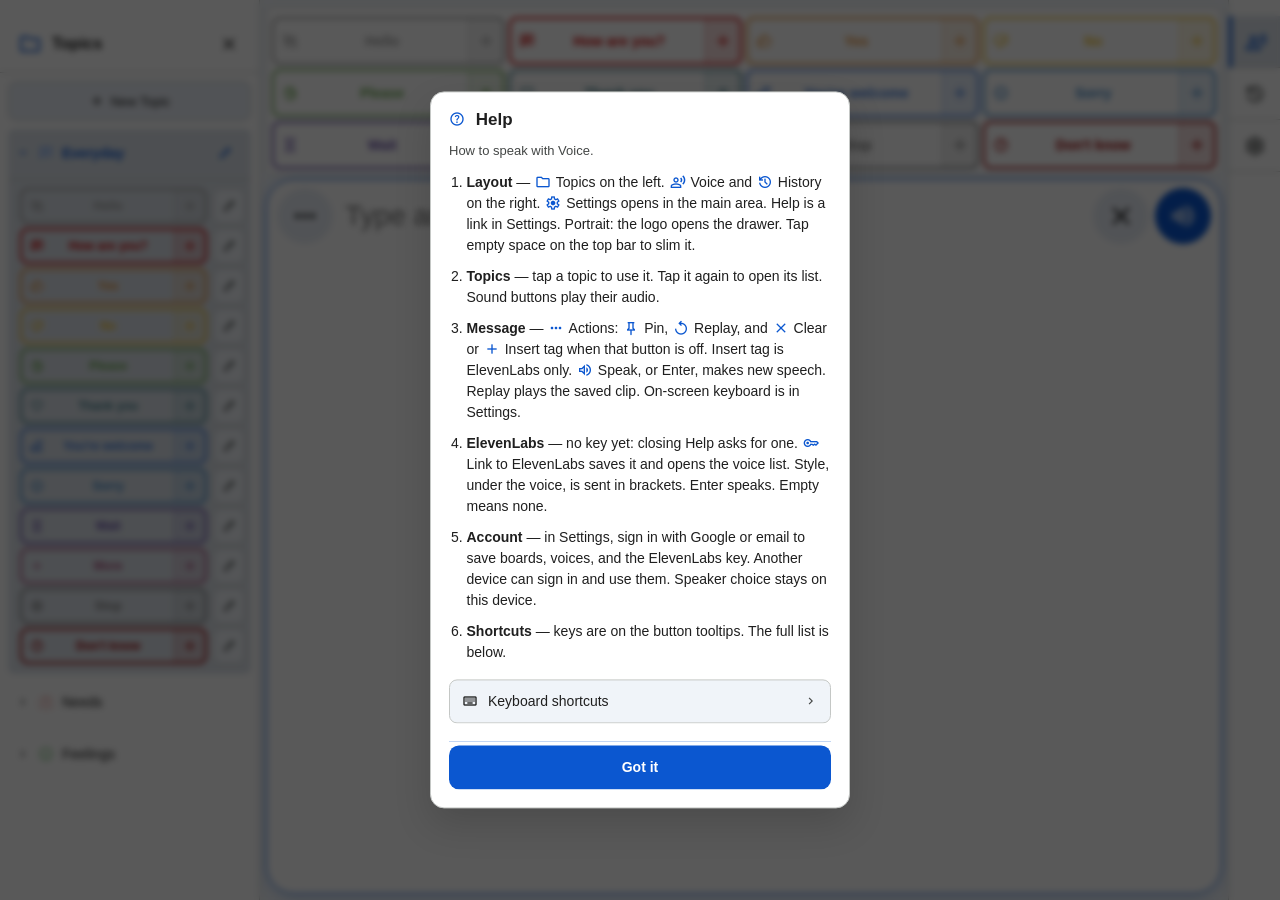
==== commit 450d7181: "Open Settings in the main column and link Help from that form. The gear stays in the right nav. Clos" ====
--- a/index.html
+++ b/index.html
@@ -52,7 +52,7 @@
       <nav class="sidebar-topics-rail" id="topics-rail" aria-label="Topics"></nav>
     </aside>
 
-    <!-- ==================== RIGHT: VOICE / HISTORY / SETTINGS / HELP ==================== -->
+    <!-- ==================== RIGHT: VOICE / HISTORY ==================== -->
     <aside class="sidebar sidebar-right" id="sidebar-right" aria-label="Workspace tools">
       <div class="sidebar-header">
         <button class="logo-btn" id="toggle-sidebar-right-btn" type="button" title="Toggle sidebar" aria-label="Toggle sidebar">
@@ -179,8 +179,115 @@
           <button class="clear-history-btn" id="clear-history-btn" type="button">Clear All History</button>
         </div>
 
-        <!-- Settings Tab Content -->
-        <div id="tab-content-settings" class="tab-content">
+      </div>
+
+      <nav class="sidebar-nav" id="sidebar-nav" aria-label="Sidebar">
+        <button type="button" class="sidebar-nav-btn" data-nav="voice" id="nav-voice" title="Voice" aria-label="Voice">
+          <span class="material-symbols-outlined">record_voice_over</span>
+          <span class="sidebar-nav-label">Voice</span>
+        </button>
+        <button type="button" class="sidebar-nav-btn" data-nav="history" id="nav-history" title="History" aria-label="History">
+          <span class="material-symbols-outlined">history</span>
+          <span class="sidebar-nav-label">History</span>
+        </button>
+        <button type="button" class="sidebar-nav-btn portrait-only active" data-nav="topics" id="nav-topics" title="Topics" aria-label="Topics" aria-current="page">
+          <span class="material-symbols-outlined">folder</span>
+          <span class="sidebar-nav-label">Topics</span>
+        </button>
+        <button type="button" class="sidebar-nav-btn" data-nav="settings" id="nav-settings" title="Settings" aria-label="Settings" aria-pressed="false">
+          <span class="material-symbols-outlined">settings</span>
+          <span class="sidebar-nav-label">Settings</span>
+        </button>
+      </nav>
+    </aside>
+  </div>
+
+  <!-- ==================== MAIN WORKSPACE ==================== -->
+  <main class="app-main">
+    <div class="workspace-header-shell portrait-only" id="workspace-header-shell" data-size="normal">
+      <div class="workspace-header" id="workspace-header" title="Tap empty space to slim the top bar">
+        <button class="icon-btn mobile-menu-btn" id="mobile-menu-btn" type="button" title="Open menu" aria-label="Open menu">
+          <img class="app-logo" src="icon.png" width="24" height="24" alt="">
+        </button>
+        <div class="chat-slots" id="chat-slots" role="group" aria-label="Topic chats"></div>
+      </div>
+    </div>
+
+    <div class="offline-banner" id="offline-banner" role="status">
+      <span class="material-symbols-outlined icon-medium">wifi_off</span>
+      <span>Offline — browser voice still works. Cached Piper voices work offline; ElevenLabs needs a connection.</span>
+    </div>
+    <div class="account-banner" id="account-banner" role="status">
+      <span class="material-symbols-outlined icon-medium">cloud_sync</span>
+      <span id="account-banner-text">Your account has newer boards.</span>
+      <button type="button" class="tool-btn" id="account-banner-action">Apply</button>
+    </div>
+
+    <div class="workspace-board" id="workspace-board">
+    <div class="sound-canvas" id="sound-canvas"></div>
+
+    <div class="bottom-dock-wrap">
+      <div class="bottom-dock">
+        <div class="compose-box" id="toolbar">
+          <div class="compose-row">
+            <div class="compose-leading" id="compose-leading">
+              <div class="compose-quick-actions" id="compose-quick-actions" aria-label="Quick actions" hidden>
+                <button type="button" class="compose-icon-btn compose-standalone" id="insert-tag-btn" aria-label="Insert tag" title="Insert tag" hidden>
+                  <span class="material-symbols-outlined">add</span>
+                </button>
+              </div>
+              <div class="compose-actions-wrap" id="compose-actions-wrap">
+                <button type="button" class="compose-mode-btn" id="compose-actions-btn" aria-haspopup="menu" aria-expanded="false" title="Message actions">
+                  <span class="material-symbols-outlined compose-mode-icon">more_horiz</span>
+                  <span class="compose-mode-label">Actions</span>
+                  <span class="material-symbols-outlined compose-mode-caret">expand_more</span>
+                </button>
+                <div class="compose-actions-menu float-menu float-menu--shift" id="compose-actions-menu" role="menu" aria-label="Message actions" hidden></div>
+              </div>
+            </div>
+            <textarea class="display-textarea" id="display-input" spellcheck="true" autocomplete="off" autocapitalize="sentences" inputmode="none" virtualkeyboardpolicy="manual" placeholder="Type anything…" rows="1" aria-label="Message text"></textarea>
+            <div class="compose-trailing" id="compose-trailing" aria-label="Message controls">
+              <button type="button" class="compose-icon-btn compose-standalone" id="compose-new-message-btn" aria-label="Clear message" title="Clear message">
+                <span class="material-symbols-outlined">close</span>
+              </button>
+              <button type="button" class="compose-icon-btn compose-standalone" id="compose-pin-btn" aria-label="Pin to button" title="Pin message to button">
+                <span class="material-symbols-outlined">push_pin</span>
+              </button>
+              <button type="button" class="compose-icon-btn compose-standalone" id="compose-replay-btn" aria-label="Replay last speech" title="Replay last speech">
+                <span class="material-symbols-outlined">replay</span>
+              </button>
+            </div>
+            <button type="button" class="compose-speak-btn display-ctrl key tts-btn" id="speak-btn" aria-label="Speak" title="Speak text (or selection). Enter or click again while speaking to stop.">
+              <span class="material-symbols-outlined icon-medium">volume_up</span>
+            </button>
+          </div>
+        </div>
+        <div class="compose-strip" id="compose-strip" aria-label="Message words">
+          <div class="compose-strip-header">
+            <span class="compose-strip-label">Message</span>
+          </div>
+          <div class="compose-strip-body">
+            <div class="compose-chips" id="compose-chips" role="list"></div>
+            <div class="audio-actions-inline" id="generated-audio-actions">
+              <button class="audio-action-btn play" id="textarea-replay-btn" type="button" title="Replay last speech">
+                <span class="material-symbols-outlined icon-small">replay</span>
+                <span class="audio-action-label">Replay</span>
+              </button>
+            </div>
+          </div>
+        </div>
+      </div>
+    </div>
+    </div>
+    <section class="settings-form" id="settings-form" hidden tabindex="-1" aria-labelledby="settings-form-title">
+      <div class="settings-form-header">
+        <h1 class="settings-form-title" id="settings-form-title">Settings</h1>
+        <button type="button" class="settings-help-link" id="settings-help-link">Help</button>
+        <button type="button" class="icon-btn" id="settings-close-btn" title="Close settings" aria-label="Close settings">
+          <span class="material-symbols-outlined">close</span>
+        </button>
+      </div>
+      <div class="settings-form-scroll">
           <div class="settings-body">
             <div class="modal-description settings-section-label">Account</div>
             <div class="modal-description settings-section-hint" id="account-hint">Sign in with Google or email to use your boards, voices, and settings on another device. The speaker stays on this device.</div>
@@ -332,114 +439,8 @@
               </button>
             </div>
           </div>
-        </div>
-      </div>
-
-      <nav class="sidebar-nav" id="sidebar-nav" aria-label="Sidebar">
-        <button type="button" class="sidebar-nav-btn" data-nav="voice" id="nav-voice" title="Voice" aria-label="Voice">
-          <span class="material-symbols-outlined">record_voice_over</span>
-          <span class="sidebar-nav-label">Voice</span>
-        </button>
-        <button type="button" class="sidebar-nav-btn" data-nav="history" id="nav-history" title="History" aria-label="History">
-          <span class="material-symbols-outlined">history</span>
-          <span class="sidebar-nav-label">History</span>
-        </button>
-        <button type="button" class="sidebar-nav-btn portrait-only active" data-nav="topics" id="nav-topics" title="Topics" aria-label="Topics" aria-current="page">
-          <span class="material-symbols-outlined">folder</span>
-          <span class="sidebar-nav-label">Topics</span>
-        </button>
-        <button type="button" class="sidebar-nav-btn" data-nav="settings" id="nav-settings" title="Settings" aria-label="Settings">
-          <span class="material-symbols-outlined">settings</span>
-          <span class="sidebar-nav-label">Settings</span>
-        </button>
-        <button type="button" class="sidebar-nav-btn" data-nav="help" id="nav-help" title="Help" aria-label="Help">
-          <span class="material-symbols-outlined">help</span>
-          <span class="sidebar-nav-label">Help</span>
-        </button>
-      </nav>
-    </aside>
-  </div>
-
-  <!-- ==================== MAIN WORKSPACE ==================== -->
-  <main class="app-main">
-    <div class="workspace-header-shell portrait-only" id="workspace-header-shell" data-size="normal">
-      <div class="workspace-header" id="workspace-header" title="Tap empty space to slim the top bar">
-        <button class="icon-btn mobile-menu-btn" id="mobile-menu-btn" type="button" title="Open menu" aria-label="Open menu">
-          <img class="app-logo" src="icon.png" width="24" height="24" alt="">
-        </button>
-        <div class="chat-slots" id="chat-slots" role="group" aria-label="Topic chats"></div>
-      </div>
-    </div>
-
-    <div class="offline-banner" id="offline-banner" role="status">
-      <span class="material-symbols-outlined icon-medium">wifi_off</span>
-      <span>Offline — browser voice still works. Cached Piper voices work offline; ElevenLabs needs a connection.</span>
-    </div>
-    <div class="account-banner" id="account-banner" role="status">
-      <span class="material-symbols-outlined icon-medium">cloud_sync</span>
-      <span id="account-banner-text">Your account has newer boards.</span>
-      <button type="button" class="tool-btn" id="account-banner-action">Apply</button>
-    </div>
-
-    <div class="sound-canvas" id="sound-canvas"></div>
-
-    <div class="bottom-dock-wrap">
-      <div class="overwrite-banner" id="overwrite-banner">
-        <span class="material-symbols-outlined icon-medium">touch_app</span>
-        <span>Click any button on the grid below to overwrite its audio & label!</span>
-        <button class="overwrite-cancel-btn" id="cancel-overwrite-btn" type="button">Cancel</button>
-      </div>
-      <div class="bottom-dock">
-        <div class="compose-box" id="toolbar">
-          <div class="compose-row">
-            <div class="compose-leading" id="compose-leading">
-              <div class="compose-quick-actions" id="compose-quick-actions" aria-label="Quick actions" hidden>
-                <button type="button" class="compose-icon-btn compose-standalone" id="insert-tag-btn" aria-label="Insert tag" title="Insert tag" hidden>
-                  <span class="material-symbols-outlined">add</span>
-                </button>
-              </div>
-              <div class="compose-actions-wrap" id="compose-actions-wrap">
-                <button type="button" class="compose-mode-btn" id="compose-actions-btn" aria-haspopup="menu" aria-expanded="false" title="Message actions">
-                  <span class="material-symbols-outlined compose-mode-icon">more_horiz</span>
-                  <span class="compose-mode-label">Actions</span>
-                  <span class="material-symbols-outlined compose-mode-caret">expand_more</span>
-                </button>
-                <div class="compose-actions-menu float-menu float-menu--shift" id="compose-actions-menu" role="menu" aria-label="Message actions" hidden></div>
-              </div>
-            </div>
-            <textarea class="display-textarea" id="display-input" spellcheck="true" autocomplete="off" autocapitalize="sentences" inputmode="none" virtualkeyboardpolicy="manual" placeholder="Type anything…" rows="1" aria-label="Message text"></textarea>
-            <div class="compose-trailing" id="compose-trailing" aria-label="Message controls">
-              <button type="button" class="compose-icon-btn compose-standalone" id="compose-new-message-btn" aria-label="Clear message" title="Clear message">
-                <span class="material-symbols-outlined">close</span>
-              </button>
-              <button type="button" class="compose-icon-btn compose-standalone" id="compose-pin-btn" aria-label="Pin to button" title="Pin message to button">
-                <span class="material-symbols-outlined">push_pin</span>
-              </button>
-              <button type="button" class="compose-icon-btn compose-standalone" id="compose-replay-btn" aria-label="Replay last speech" title="Replay last speech">
-                <span class="material-symbols-outlined">replay</span>
-              </button>
-            </div>
-            <button type="button" class="compose-speak-btn display-ctrl key tts-btn" id="speak-btn" aria-label="Speak" title="Speak text (or selection). Enter or click again while speaking to stop.">
-              <span class="material-symbols-outlined icon-medium">volume_up</span>
-            </button>
-          </div>
-        </div>
-        <div class="compose-strip" id="compose-strip" aria-label="Message words">
-          <div class="compose-strip-header">
-            <span class="compose-strip-label">Message</span>
-          </div>
-          <div class="compose-strip-body">
-            <div class="compose-chips" id="compose-chips" role="list"></div>
-            <div class="audio-actions-inline" id="generated-audio-actions">
-              <button class="audio-action-btn play" id="textarea-replay-btn" type="button" title="Replay last speech">
-                <span class="material-symbols-outlined icon-small">replay</span>
-                <span class="audio-action-label">Replay</span>
-              </button>
-            </div>
-          </div>
-        </div>
-      </div>
-    </div>
+      </div>
+    </section>
   </main>
   </div><!-- /.app-shell -->
 
@@ -449,18 +450,6 @@
 
   <!-- ==================== MODALS & POPUPS ==================== -->
   <div class="modal-overlay" id="modal-overlay"></div>
-
-  <!-- Assign Choice Modal -->
-  <div class="modal" id="modal-assign-choice">
-    <div class="modal-title">Assign Speech Audio</div>
-    <div class="modal-scroll">
-      <div class="modal-choice-group">
-        <button class="status-btn choice-btn-create" id="choice-create-new-btn"><span class="material-symbols-outlined icon-medium icon-btn-margin">workspace_premium</span> Create New Button</button>
-        <button class="status-btn choice-btn-overwrite" id="choice-overwrite-btn"><span class="material-symbols-outlined icon-medium icon-btn-margin">refresh</span> Overwrite Existing Button</button>
-      </div>
-    </div>
-    <div class="modal-buttons"><button class="modal-btn secondary" onclick="closeModals()">Cancel</button></div>
-  </div>
 
   <!-- Import: browse for JSON, then merge or replace -->
   <div class="modal" id="modal-import-choice">
@@ -501,7 +490,7 @@
     <div class="modal-scroll">
       <div class="modal-description">How to speak with Voice.</div>
       <ol class="help-list">
-        <li><strong>Layout</strong> — <span class="material-symbols-outlined coach-inline-icon">folder</span> Topics on the left. <span class="material-symbols-outlined coach-inline-icon">record_voice_over</span> Voice, <span class="material-symbols-outlined coach-inline-icon">history</span> History, <span class="material-symbols-outlined coach-inline-icon">settings</span> Settings, and <span class="material-symbols-outlined coach-inline-icon">help</span> Help on the right. Portrait: the logo opens the drawer. Tap empty space on the top bar to slim it.</li>
+        <li><strong>Layout</strong> — <span class="material-symbols-outlined coach-inline-icon">folder</span> Topics on the left. <span class="material-symbols-outlined coach-inline-icon">record_voice_over</span> Voice and <span class="material-symbols-outlined coach-inline-icon">history</span> History on the right. <span class="material-symbols-outlined coach-inline-icon">settings</span> Settings opens in the main area. Help is a link in Settings. Portrait: the logo opens the drawer. Tap empty space on the top bar to slim it.</li>
         <li><strong>Topics</strong> — tap a topic to use it. Tap it again to open its list. Sound buttons play their audio.</li>
         <li><strong>Message</strong> — <span class="material-symbols-outlined coach-inline-icon">more_horiz</span> Actions: <span class="material-symbols-outlined coach-inline-icon">push_pin</span> Pin, <span class="material-symbols-outlined coach-inline-icon">replay</span> Replay, and <span class="material-symbols-outlined coach-inline-icon">close</span> Clear or <span class="material-symbols-outlined coach-inline-icon">add</span> Insert tag when that button is off. Insert tag is ElevenLabs only. <span class="material-symbols-outlined coach-inline-icon">volume_up</span> Speak, or Enter, makes new speech. Replay plays the saved clip. On-screen keyboard is in Settings.</li>
         <li><strong>ElevenLabs</strong> — no key yet: closing Help asks for one. <span class="material-symbols-outlined coach-inline-icon">key</span> Link to ElevenLabs saves it and opens the voice list. Style, under the voice, is sent in brackets. Enter speaks. Empty means none.</li>
--- a/css/app.css
+++ b/css/app.css
@@ -147,7 +147,7 @@
 /* Landscape collapsed rail: no header — icons only */
 .sidebar.collapsed .sidebar-header { display: none; }
 .sidebar.collapsed .sidebar-content { display: none; }
-/* Right nav: Voice | History | Settings | Help (+ Topics in portrait) */
+/* Right nav: Voice | History | Settings (+ Topics in portrait). Help is a link in the Settings form. */
 .sidebar-nav { flex-shrink: 0; display: flex; flex-direction: row; align-items: stretch; gap: var(--gap-xs); border-top: 1px solid var(--border); padding: 6px 4px; background: var(--bg-surface); }
 .sidebar-nav-btn { flex: 1 1 0; min-width: 0; display: flex; flex-direction: column; align-items: center; justify-content: center; gap: var(--gap-xs); border: none; background: none; color: var(--text-secondary); cursor: pointer; padding: 8px 2px; border-radius: var(--radius-lg); font: inherit; font-size: 10px; font-weight: 600; line-height: 1.15; transition: background-color 0.15s, color 0.15s; min-height: 48px; }
 .sidebar-nav-btn .material-symbols-outlined { font-size: 22px; flex-shrink: 0; }
@@ -277,8 +277,18 @@
 .voice-download-btn.is-ready { color: var(--accent); border-color: color-mix(in srgb, var(--accent) 45%, var(--border)); background: color-mix(in srgb, var(--accent) 12%, var(--key-bg)); }
 .voice-item-meta { display: inline-flex; align-items: center; gap: var(--gap-sm); margin-left: 6px; font-size: 11px; font-weight: 500; opacity: 0.75; flex-shrink: 0; font-variant-numeric: tabular-nums; }
 .voice-item-meta.cached { color: var(--accent); opacity: 0.95; }
-/* --- Sidebar: settings --- */
-#tab-content-settings { overflow-y: auto; min-height: 0; padding-bottom: 8px; }
+/* --- Settings form (main column) --- */
+.workspace-board { flex: 1 1 auto; min-height: 0; min-width: 0; width: 100%; display: flex; flex-direction: column; gap: inherit; }
+.workspace-board[hidden] { display: none !important; }
+.settings-form { flex: 1 1 auto; align-self: center; width: min(720px, 100%); min-height: 0; min-width: 0; display: flex; flex-direction: column; background: var(--bg-surface); border: 1px solid var(--border); border-radius: var(--radius-md); overflow: hidden; }
+.settings-form[hidden] { display: none !important; }
+.settings-form:focus { outline: none; }
+.settings-form-header { display: flex; align-items: center; gap: var(--gap-lg); padding: 8px 8px 8px 16px; border-bottom: 1px solid var(--border); flex-shrink: 0; min-height: 52px; }
+.settings-form-title { margin: 0; font-size: 18px; font-weight: 600; color: var(--text); }
+.settings-help-link { margin-left: auto; background: none; border: none; padding: 8px 10px; color: var(--accent); font: inherit; font-size: 15px; font-weight: 600; cursor: pointer; text-decoration: underline; text-underline-offset: 3px; min-height: 44px; border-radius: var(--radius-lg); }
+.settings-help-link:hover { color: var(--accent-hover); background: var(--bg-surface-hover); }
+.settings-form-scroll { flex: 1 1 auto; min-height: 0; overflow-y: auto; padding: 4px 12px 20px; }
+#settings-form .sidebar-setting-group { margin-top: 8px; padding: 4px 8px; }
 .settings-body,
 .advanced-settings-body { display: flex; flex-direction: column; gap: var(--gap-xs); }
 .setting-toggle-row { display: flex; align-items: center; justify-content: space-between; gap: var(--gap-2xl); padding: 10px 8px; border-radius: var(--radius-md); cursor: pointer; min-height: 48px; }
@@ -288,7 +298,6 @@
 .setting-toggle-title { font-size: 14px; font-weight: 600; color: var(--text); }
 .setting-toggle-desc { font-size: 12px; font-weight: 400; color: var(--text-secondary); line-height: 1.3; }
 .setting-toggle-input { width: 20px; height: 20px; accent-color: var(--accent); cursor: pointer; flex-shrink: 0; }
-#tab-content-settings .sidebar-setting-group { margin-top: 8px; padding: 4px 8px; }
 #output-device-unlock { justify-content: center; width: 100%; }
 #output-device-unlock[hidden] { display: none !important; }
 .settings-section-label,
@@ -447,10 +456,6 @@
 .bottom-dock-wrap { position: relative; flex: 1 1 0; min-height: 64px; width: 100%; display: flex; flex-direction: column; min-width: 0; }
 .bottom-dock-wrap:has(.compose-strip.has-items),
 .bottom-dock-wrap:has(.compose-strip.has-audio) { min-height: 132px; }
-.overwrite-banner { position: absolute; top: 0; left: 50%; transform: translateX(-50%); background-color: var(--accent); color: #fff; padding: 10px 16px; border-radius: var(--radius-lg); font-size: 14px; font-weight: 600; display: none; align-items: center; gap: var(--gap-xl); box-shadow: 0 6px 20px var(--shadow); z-index: var(--z-header); max-width: 100%; width: max-content; flex-wrap: wrap; justify-content: center; text-align: center; box-sizing: border-box; }
-.overwrite-banner.active { display: flex; }
-.overwrite-cancel-btn { background: rgba(0,0,0,0.25); border: none; color: #fff; padding: 8px 12px; border-radius: var(--radius-md); cursor: pointer; font-size: 13px; font-weight: bold; transition: background 0.2s; min-height: 36px; }
-.overwrite-cancel-btn:hover { background: rgba(0,0,0,0.4); }
 /* Sound Button Grid Canvas — height fits grid content (JS sets height from rows × row-height). Never flex-grow into empty space under the buttons. Can shrink + scroll if content is taller than the remaining shell. */
 .sound-canvas { flex: 0 1 auto; width: 100%; height: auto; min-height: 0; background-color: var(--bg-surface); border: 1px solid var(--border); border-radius: var(--radius-md); display: grid; gap: var(--gap-sm); padding: 5px; padding-top: 10px; overflow: auto; transition: border-color 0.2s; position: relative; align-content: start; }
 .sound-canvas-empty { grid-column: 1 / -1; grid-row: 1 / -1; display: flex; flex-direction: column; align-items: center; justify-content: center; gap: var(--gap-xl); padding: 16px 12px; text-align: center; color: var(--text-secondary); min-height: 110px; }
@@ -532,14 +537,8 @@
 .compose-icon-btn.is-disabled,
 .compose-icon-btn:disabled,
 .compose-actions-item.is-disabled { opacity: 0.4; cursor: not-allowed; pointer-events: none; }
-@keyframes wiggle {
-  0% { transform: rotate(-1deg) scale(1); }
-  50% { transform: rotate(1deg) scale(1); }
-  100% { transform: rotate(-1deg) scale(1); }
-}
 .sound-button { position: relative; background-color: var(--key-bg); border: 1px solid var(--border); border-radius: var(--radius-md); padding: 0; cursor: default; user-select: none; -webkit-user-select: none; transition: transform 0.12s ease, box-shadow 0.12s ease, border-color 0.12s ease, background-color 0.12s ease; display: flex; align-items: stretch; justify-content: flex-start; font-size: 14px; font-weight: 600; color: #fff; overflow: hidden; width: 100%; min-height: var(--sound-row-height, 48px); height: var(--sound-row-height, 48px); text-shadow: 0 1px 2px rgba(0, 0, 0, 0.5); -webkit-touch-callout: none; box-sizing: border-box; }
 .sound-button:hover { border-color: var(--accent); transform: translateY(-1px); box-shadow: 0 4px 10px var(--shadow); }
-.sound-button.overwrite-target { animation: wiggle 0.4s infinite ease-in-out; border-color: var(--accent); box-shadow: 0 0 0 3px color-mix(in srgb, var(--accent) 50%, transparent); cursor: pointer; }
 /* Utterance (live TTS) buttons: regenerate on press — outline style */
 .sound-button.utterance-button { background-color: transparent !important; border-width: 2px; border-style: solid; text-shadow: none; }
 .sound-button.utterance-button:hover { background-color: color-mix(in srgb, currentColor 12%, transparent) !important; border-color: currentColor; }
@@ -886,8 +885,6 @@
 .modal-btn:active { filter: brightness(0.95); }
 a.modal-btn { text-decoration: none; display: flex; align-items: center; justify-content: center; box-sizing: border-box; }
 .modal-choice-group { display: flex; flex-direction: column; gap: var(--gap-lg); margin-top: 6px; }
-.choice-btn-create { padding: var(--pad-xl); font-weight: 600; color: var(--accent); border-color: var(--accent); }
-.choice-btn-overwrite { padding: var(--pad-xl); font-weight: 600; }
 .btn-center { justify-content: center; }
 /* ElevenLabs API key modal */
 .api-key-modal .modal-description { margin: 0; }
@@ -1076,7 +1073,6 @@
 .topic-actions { opacity: 1; }
 .sidebar-nav-btn { min-height: 52px; }
 .topic-item-header { min-height: var(--touch-min); padding: var(--pad-md); }
-.overwrite-banner { width: 100%; max-width: 100%; font-size: 13px; }
 }
 
 @media (max-width: 480px) {
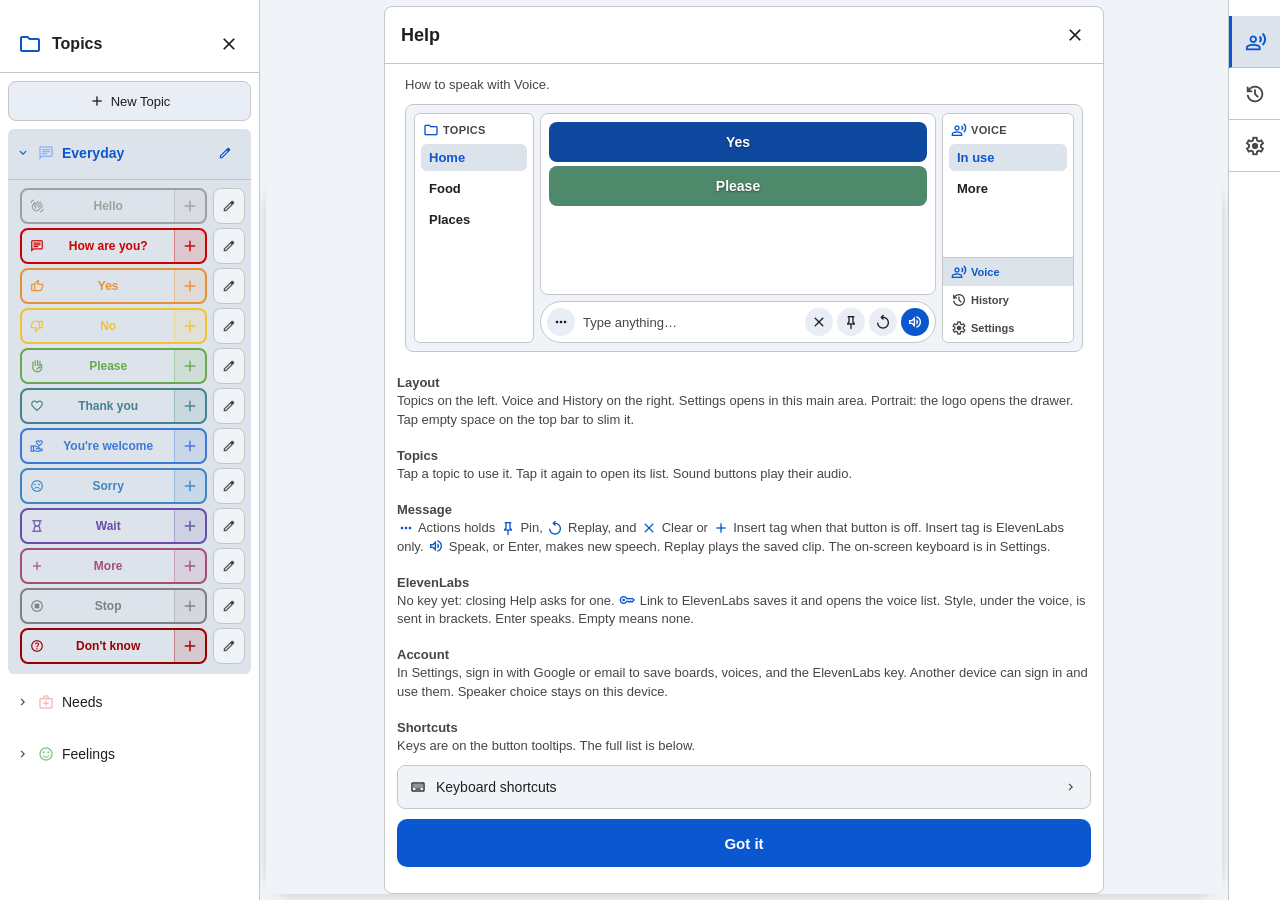
==== commit e441a612: "Show Help over the main column at the same size as Settings. The card covers the board or Settings a" ====
--- a/index.html
+++ b/index.html
@@ -223,6 +223,7 @@
       <button type="button" class="tool-btn" id="account-banner-action">Apply</button>
     </div>
 
+    <div class="main-stage" id="main-stage">
     <div class="workspace-board" id="workspace-board">
     <div class="sound-canvas" id="sound-canvas"></div>
 
@@ -282,7 +283,10 @@
     <section class="settings-form" id="settings-form" hidden tabindex="-1" aria-labelledby="settings-form-title">
       <div class="settings-form-header">
         <h1 class="settings-form-title" id="settings-form-title">Settings</h1>
-        <button type="button" class="settings-help-link" id="settings-help-link">Help</button>
+        <button type="button" class="settings-help-link" id="settings-help-link">
+          <span class="material-symbols-outlined" aria-hidden="true">help</span>
+          Help
+        </button>
         <button type="button" class="icon-btn" id="settings-close-btn" title="Close settings" aria-label="Close settings">
           <span class="material-symbols-outlined">close</span>
         </button>
@@ -441,6 +445,78 @@
           </div>
       </div>
     </section>
+    <div class="help-cover" id="help-cover" hidden>
+    <section class="settings-form" id="help-form" tabindex="-1" aria-labelledby="help-form-title">
+      <div class="settings-form-header">
+        <h1 class="settings-form-title" id="help-form-title">Help</h1>
+        <button type="button" class="icon-btn" id="help-close-btn" title="Close help" aria-label="Close help">
+          <span class="material-symbols-outlined">close</span>
+        </button>
+      </div>
+      <div class="settings-form-scroll">
+        <div class="settings-body">
+          <p class="modal-description help-lead">How to speak with Voice.</p>
+          <div class="help-stage" aria-hidden="true">
+            <div class="help-rail">
+              <div class="help-rail-head">
+                <span class="material-symbols-outlined">folder</span>
+                Topics
+              </div>
+              <div class="help-topic is-active">Home</div>
+              <div class="help-topic">Food</div>
+              <div class="help-topic">Places</div>
+            </div>
+            <div class="help-main">
+              <div class="help-canvas">
+                <div class="help-sound">Yes</div>
+                <div class="help-sound alt">Please</div>
+              </div>
+              <div class="help-compose">
+                <span class="help-mini-btn" title="Actions"><span class="material-symbols-outlined">more_horiz</span></span>
+                <span class="help-compose-field">Type anything…</span>
+                <span class="help-mini-btn" title="Clear"><span class="material-symbols-outlined">close</span></span>
+                <span class="help-mini-btn" title="Pin"><span class="material-symbols-outlined">push_pin</span></span>
+                <span class="help-mini-btn" title="Replay"><span class="material-symbols-outlined">replay</span></span>
+                <span class="help-mini-btn help-mini-speak" title="Speak"><span class="material-symbols-outlined">volume_up</span></span>
+              </div>
+            </div>
+            <div class="help-rail help-rail-tools">
+              <div class="help-rail-head">
+                <span class="material-symbols-outlined">record_voice_over</span>
+                Voice
+              </div>
+              <div class="help-voice is-active">In use</div>
+              <div class="help-voice">More</div>
+              <div class="help-nav">
+                <span class="help-nav-btn is-active"><span class="material-symbols-outlined">record_voice_over</span>Voice</span>
+                <span class="help-nav-btn"><span class="material-symbols-outlined">history</span>History</span>
+                <span class="help-nav-btn"><span class="material-symbols-outlined">settings</span>Settings</span>
+              </div>
+            </div>
+          </div>
+          <div class="modal-description settings-section-label">Layout</div>
+          <div class="modal-description settings-section-hint">Topics on the left. Voice and History on the right. Settings opens in this main area. Portrait: the logo opens the drawer. Tap empty space on the top bar to slim it.</div>
+          <div class="modal-description settings-section-label">Topics</div>
+          <div class="modal-description settings-section-hint">Tap a topic to use it. Tap it again to open its list. Sound buttons play their audio.</div>
+          <div class="modal-description settings-section-label">Message</div>
+          <div class="modal-description settings-section-hint"><span class="material-symbols-outlined coach-inline-icon">more_horiz</span> Actions holds <span class="material-symbols-outlined coach-inline-icon">push_pin</span> Pin, <span class="material-symbols-outlined coach-inline-icon">replay</span> Replay, and <span class="material-symbols-outlined coach-inline-icon">close</span> Clear or <span class="material-symbols-outlined coach-inline-icon">add</span> Insert tag when that button is off. Insert tag is ElevenLabs only. <span class="material-symbols-outlined coach-inline-icon">volume_up</span> Speak, or Enter, makes new speech. Replay plays the saved clip. The on-screen keyboard is in Settings.</div>
+          <div class="modal-description settings-section-label">ElevenLabs</div>
+          <div class="modal-description settings-section-hint">No key yet: closing Help asks for one. <span class="material-symbols-outlined coach-inline-icon">key</span> Link to ElevenLabs saves it and opens the voice list. Style, under the voice, is sent in brackets. Enter speaks. Empty means none.</div>
+          <div class="modal-description settings-section-label">Account</div>
+          <div class="modal-description settings-section-hint">In Settings, sign in with Google or email to save boards, voices, and the ElevenLabs key. Another device can sign in and use them. Speaker choice stays on this device.</div>
+          <div class="modal-description settings-section-label">Shortcuts</div>
+          <div class="modal-description settings-section-hint">Keys are on the button tooltips. The full list is below.</div>
+          <button type="button" class="status-btn help-hotkeys-btn" id="help-hotkeys-btn">
+            <span class="material-symbols-outlined icon-medium icon-btn-margin">keyboard</span>
+            Keyboard shortcuts
+            <span class="material-symbols-outlined icon-small">chevron_right</span>
+          </button>
+          <button type="button" class="help-done" id="coach-dismiss-btn">Got it</button>
+        </div>
+      </div>
+    </section>
+    </div>
+    </div>
   </main>
   </div><!-- /.app-shell -->
 
@@ -478,33 +554,6 @@
     </div>
     <div class="modal-buttons">
       <button class="modal-btn secondary" id="import-cancel-btn" type="button" data-close-modal>Cancel</button>
-    </div>
-  </div>
-
-  <!-- Help / Quick start -->
-  <div class="modal modal-full-mobile" id="modal-help" role="dialog" aria-modal="true" aria-labelledby="modal-help-title">
-    <div class="modal-title" id="modal-help-title">
-      <span class="material-symbols-outlined icon-medium" style="vertical-align: -0.15em; margin-right: 6px; color: var(--accent);">help</span>
-      Help
-    </div>
-    <div class="modal-scroll">
-      <div class="modal-description">How to speak with Voice.</div>
-      <ol class="help-list">
-        <li><strong>Layout</strong> — <span class="material-symbols-outlined coach-inline-icon">folder</span> Topics on the left. <span class="material-symbols-outlined coach-inline-icon">record_voice_over</span> Voice and <span class="material-symbols-outlined coach-inline-icon">history</span> History on the right. <span class="material-symbols-outlined coach-inline-icon">settings</span> Settings opens in the main area. Help is a link in Settings. Portrait: the logo opens the drawer. Tap empty space on the top bar to slim it.</li>
-        <li><strong>Topics</strong> — tap a topic to use it. Tap it again to open its list. Sound buttons play their audio.</li>
-        <li><strong>Message</strong> — <span class="material-symbols-outlined coach-inline-icon">more_horiz</span> Actions: <span class="material-symbols-outlined coach-inline-icon">push_pin</span> Pin, <span class="material-symbols-outlined coach-inline-icon">replay</span> Replay, and <span class="material-symbols-outlined coach-inline-icon">close</span> Clear or <span class="material-symbols-outlined coach-inline-icon">add</span> Insert tag when that button is off. Insert tag is ElevenLabs only. <span class="material-symbols-outlined coach-inline-icon">volume_up</span> Speak, or Enter, makes new speech. Replay plays the saved clip. On-screen keyboard is in Settings.</li>
-        <li><strong>ElevenLabs</strong> — no key yet: closing Help asks for one. <span class="material-symbols-outlined coach-inline-icon">key</span> Link to ElevenLabs saves it and opens the voice list. Style, under the voice, is sent in brackets. Enter speaks. Empty means none.</li>
-        <li><strong>Account</strong> — in Settings, sign in with Google or email to save boards, voices, and the ElevenLabs key. Another device can sign in and use them. Speaker choice stays on this device.</li>
-        <li><strong>Shortcuts</strong> — keys are on the button tooltips. The full list is below.</li>
-      </ol>
-      <button type="button" class="status-btn help-hotkeys-btn" id="help-hotkeys-btn">
-        <span class="material-symbols-outlined icon-medium icon-btn-margin">keyboard</span>
-        Keyboard shortcuts
-        <span class="material-symbols-outlined icon-small">chevron_right</span>
-      </button>
-    </div>
-    <div class="modal-buttons">
-      <button type="button" class="modal-btn primary" id="coach-dismiss-btn">Got it</button>
     </div>
   </div>
 
--- a/css/app.css
+++ b/css/app.css
@@ -278,15 +278,20 @@
 .voice-item-meta { display: inline-flex; align-items: center; gap: var(--gap-sm); margin-left: 6px; font-size: 11px; font-weight: 500; opacity: 0.75; flex-shrink: 0; font-variant-numeric: tabular-nums; }
 .voice-item-meta.cached { color: var(--accent); opacity: 0.95; }
 /* --- Settings form (main column) --- */
+.main-stage { position: relative; flex: 1 1 auto; min-height: 0; min-width: 0; width: 100%; display: flex; flex-direction: column; gap: inherit; }
 .workspace-board { flex: 1 1 auto; min-height: 0; min-width: 0; width: 100%; display: flex; flex-direction: column; gap: inherit; }
 .workspace-board[hidden] { display: none !important; }
+.help-cover { position: absolute; inset: 0; z-index: 2; display: flex; flex-direction: column; align-items: center; background: var(--bg-main); }
+.help-cover[hidden] { display: none !important; }
 .settings-form { flex: 1 1 auto; align-self: center; width: min(720px, 100%); min-height: 0; min-width: 0; display: flex; flex-direction: column; background: var(--bg-surface); border: 1px solid var(--border); border-radius: var(--radius-md); overflow: hidden; }
 .settings-form[hidden] { display: none !important; }
 .settings-form:focus { outline: none; }
 .settings-form-header { display: flex; align-items: center; gap: var(--gap-lg); padding: 8px 8px 8px 16px; border-bottom: 1px solid var(--border); flex-shrink: 0; min-height: 52px; }
 .settings-form-title { margin: 0; font-size: 18px; font-weight: 600; color: var(--text); }
-.settings-help-link { margin-left: auto; background: none; border: none; padding: 8px 10px; color: var(--accent); font: inherit; font-size: 15px; font-weight: 600; cursor: pointer; text-decoration: underline; text-underline-offset: 3px; min-height: 44px; border-radius: var(--radius-lg); }
-.settings-help-link:hover { color: var(--accent-hover); background: var(--bg-surface-hover); }
+.settings-help-link { margin-left: auto; display: inline-flex; align-items: center; gap: 6px; background: none; border: none; padding: 8px 12px; color: var(--text); font: inherit; font-size: 18px; font-weight: 600; cursor: pointer; min-height: 44px; border-radius: var(--radius-lg); }
+.settings-help-link .material-symbols-outlined { font-size: 22px; color: var(--accent); }
+.settings-help-link:hover { color: var(--accent); background: var(--bg-surface-hover); }
+#help-form .settings-form-header .icon-btn { margin-left: auto; }
 .settings-form-scroll { flex: 1 1 auto; min-height: 0; overflow-y: auto; padding: 4px 12px 20px; }
 #settings-form .sidebar-setting-group { margin-top: 8px; padding: 4px 8px; }
 .settings-body,
@@ -463,10 +468,37 @@
 .sound-canvas-empty-text { font-size: 13px; line-height: 1.4; max-width: 28em; }
 .sound-canvas-empty-actions { display: flex; flex-wrap: wrap; gap: var(--gap-lg); justify-content: center; margin-top: 4px; }
 .sound-canvas-empty-actions .status-btn { width: auto; min-width: 0; padding: 10px 14px; font-size: 13px; }
-/* Help modal list + inline icons (shared with coach content) */
-.help-list { margin: 0; padding-left: 1.25em; font-size: 14px; line-height: 1.5; color: var(--text); display: flex; flex-direction: column; gap: var(--gap-xl); }
-.help-list li { margin: 0; }
-.coach-inline-icon { font-size: 16px !important; width: 1em; height: 1em; vertical-align: -0.2em; color: var(--accent); margin: 0 1px; }
+/* Help uses the Settings card. The stage is a miniature of the page. */
+.help-lead { margin: 8px 8px 0; }
+.help-stage { display: grid; grid-template-columns: minmax(72px, 120px) minmax(0, 1fr) minmax(88px, 132px); gap: 6px; min-height: 248px; margin: 8px; padding: 8px; background: var(--bg-main); border: 1px solid var(--border); border-radius: var(--radius-md); overflow: hidden; }
+.help-rail { display: flex; flex-direction: column; min-width: 0; min-height: 0; background: var(--bg-surface); border: 1px solid var(--border); border-radius: var(--radius-sm); overflow: hidden; }
+.help-rail-head { display: flex; align-items: center; gap: 4px; padding: 8px 8px 4px; font-size: 11px; font-weight: 700; letter-spacing: 0.03em; text-transform: uppercase; color: var(--text-secondary); }
+.help-rail-head .material-symbols-outlined { font-size: 16px; color: var(--accent); }
+.help-topic, .help-voice { margin: 2px 6px; padding: 6px 8px; border-radius: var(--radius-sm); font-size: 13px; font-weight: 600; color: var(--text); }
+.help-topic.is-active, .help-voice.is-active { background: var(--bg-surface-active); color: var(--accent); }
+.help-main { display: flex; flex-direction: column; gap: 6px; min-width: 0; min-height: 0; overflow: hidden; }
+.help-canvas { flex: 1 1 auto; display: flex; flex-direction: column; gap: 4px; padding: 8px; background: var(--bg-surface); border: 1px solid var(--border); border-radius: var(--radius-md); }
+.help-sound { display: flex; align-items: center; justify-content: center; min-height: 40px; border-radius: var(--radius-md); background: color-mix(in srgb, var(--accent) 62%, #16324f); color: #fff; font-size: 14px; font-weight: 600; text-shadow: 0 1px 2px rgba(0, 0, 0, 0.45); }
+.help-sound.alt { background: color-mix(in srgb, #7dcea0 55%, #14342c); }
+.help-compose { display: flex; align-items: center; gap: 4px; min-width: 0; padding: 6px; background: var(--bg-surface); border: 1px solid var(--border); border-radius: 22px; }
+.help-compose-field { flex: 1 1 auto; min-width: 0; overflow: hidden; text-overflow: ellipsis; white-space: nowrap; color: var(--text-secondary); font-size: 13px; padding: 0 4px; }
+.help-mini-btn { flex: 0 0 28px; width: 28px; height: 28px; border-radius: 50%; display: inline-flex; align-items: center; justify-content: center; overflow: hidden; background: var(--key-bg); color: var(--text); }
+.help-mini-btn .material-symbols-outlined { font-size: 16px; }
+.help-mini-speak { background: var(--accent); color: #fff; }
+.help-nav { margin-top: auto; display: flex; flex-direction: column; border-top: 1px solid var(--border); }
+.help-nav-btn { min-width: 0; display: flex; flex-direction: row; align-items: center; gap: 4px; padding: 6px 8px; font-size: 11px; font-weight: 600; line-height: 1.1; color: var(--text-secondary); }
+.help-nav-btn .material-symbols-outlined { font-size: 16px; }
+.help-nav-btn.is-active { background: var(--bg-surface-active); color: var(--accent); }
+.coach-inline-icon { font-size: 16px !important; width: 1em; height: 1em; overflow: hidden; vertical-align: -0.2em; color: var(--accent); margin: 0 1px; }
+.help-done { width: 100%; margin: 8px 0 4px; min-height: 48px; border: none; border-radius: var(--radius-lg); background: var(--accent); color: #fff; font: inherit; font-size: 15px; font-weight: 600; cursor: pointer; }
+.help-done:hover { background: var(--accent-hover); }
+@media (orientation: portrait) {
+  .help-stage { grid-template-columns: 76px minmax(0, 1fr) 96px; }
+  .help-compose { flex-wrap: wrap; row-gap: 4px; }
+  .help-compose-field { flex: 1 1 100%; order: -1; }
+  .help-mini-btn { flex-basis: 24px; width: 24px; height: 24px; }
+  .help-mini-btn .material-symbols-outlined { font-size: 15px; }
+}
 .help-hotkeys-btn {
   display: flex;
   align-items: center;
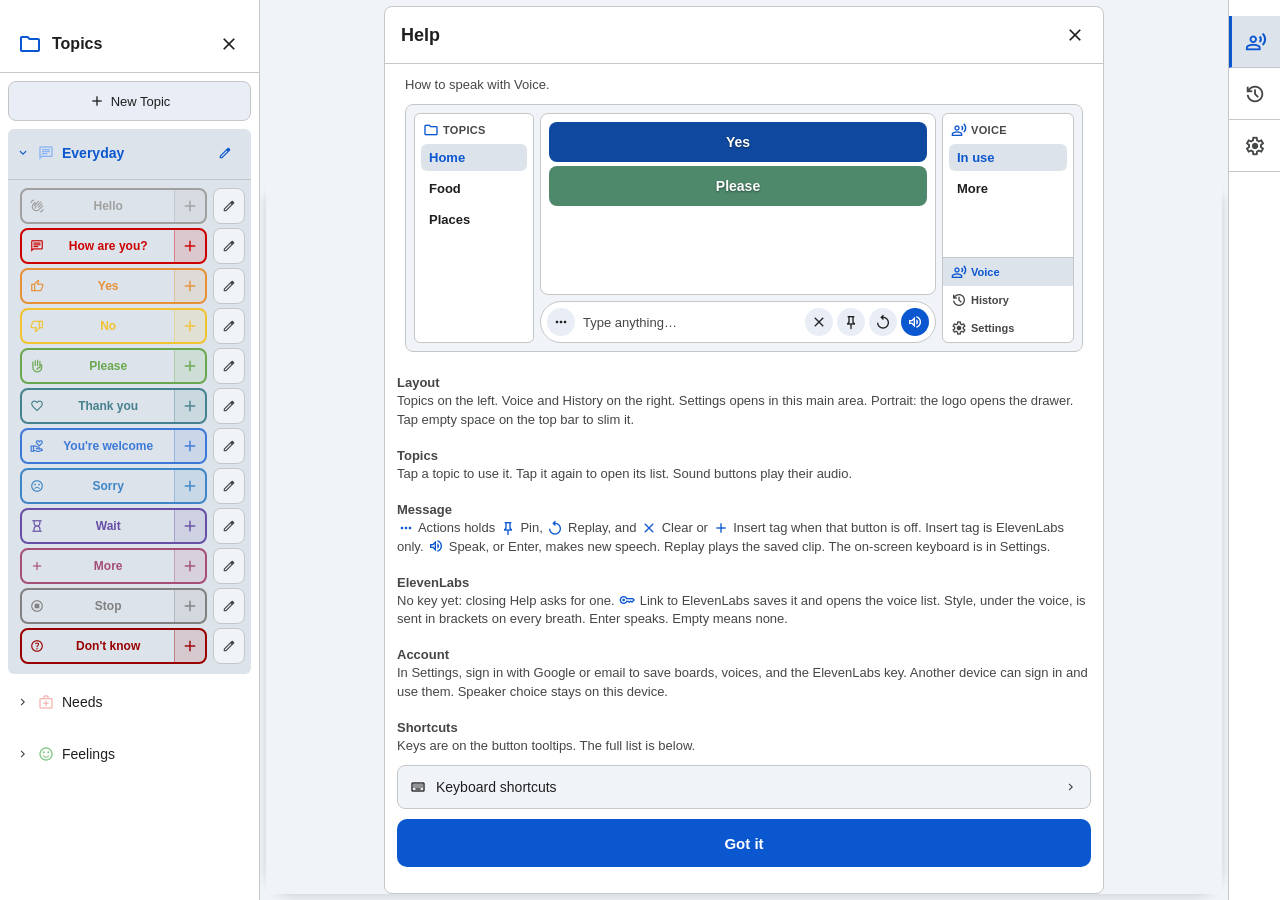
==== commit 3b7aeac0: "Send the ElevenLabs style on every breath and stitch one history clip. Tagged lines split on punctua" ====
--- a/index.html
+++ b/index.html
@@ -98,7 +98,7 @@
               <button type="button" class="voice-style-option" role="option" data-style="sing">sing</button>
               <button type="button" class="voice-style-option" role="option" data-style="whisper">whisper</button>
             </div>
-            <p class="setting-hint" id="voice-tag-hint">Always sent as [style] at the start of ElevenLabs speech. Leave empty for none. Enter speaks.</p>
+            <p class="setting-hint" id="voice-tag-hint">Sent as [style] on every breath, so it lasts the whole line. Leave empty for none. Enter speaks.</p>
           </div>
 
           <div class="sidebar-setting-group">
@@ -501,7 +501,7 @@
           <div class="modal-description settings-section-label">Message</div>
           <div class="modal-description settings-section-hint"><span class="material-symbols-outlined coach-inline-icon">more_horiz</span> Actions holds <span class="material-symbols-outlined coach-inline-icon">push_pin</span> Pin, <span class="material-symbols-outlined coach-inline-icon">replay</span> Replay, and <span class="material-symbols-outlined coach-inline-icon">close</span> Clear or <span class="material-symbols-outlined coach-inline-icon">add</span> Insert tag when that button is off. Insert tag is ElevenLabs only. <span class="material-symbols-outlined coach-inline-icon">volume_up</span> Speak, or Enter, makes new speech. Replay plays the saved clip. The on-screen keyboard is in Settings.</div>
           <div class="modal-description settings-section-label">ElevenLabs</div>
-          <div class="modal-description settings-section-hint">No key yet: closing Help asks for one. <span class="material-symbols-outlined coach-inline-icon">key</span> Link to ElevenLabs saves it and opens the voice list. Style, under the voice, is sent in brackets. Enter speaks. Empty means none.</div>
+          <div class="modal-description settings-section-hint">No key yet: closing Help asks for one. <span class="material-symbols-outlined coach-inline-icon">key</span> Link to ElevenLabs saves it and opens the voice list. Style, under the voice, is sent in brackets on every breath. Enter speaks. Empty means none.</div>
           <div class="modal-description settings-section-label">Account</div>
           <div class="modal-description settings-section-hint">In Settings, sign in with Google or email to save boards, voices, and the ElevenLabs key. Another device can sign in and use them. Speaker choice stays on this device.</div>
           <div class="modal-description settings-section-label">Shortcuts</div>
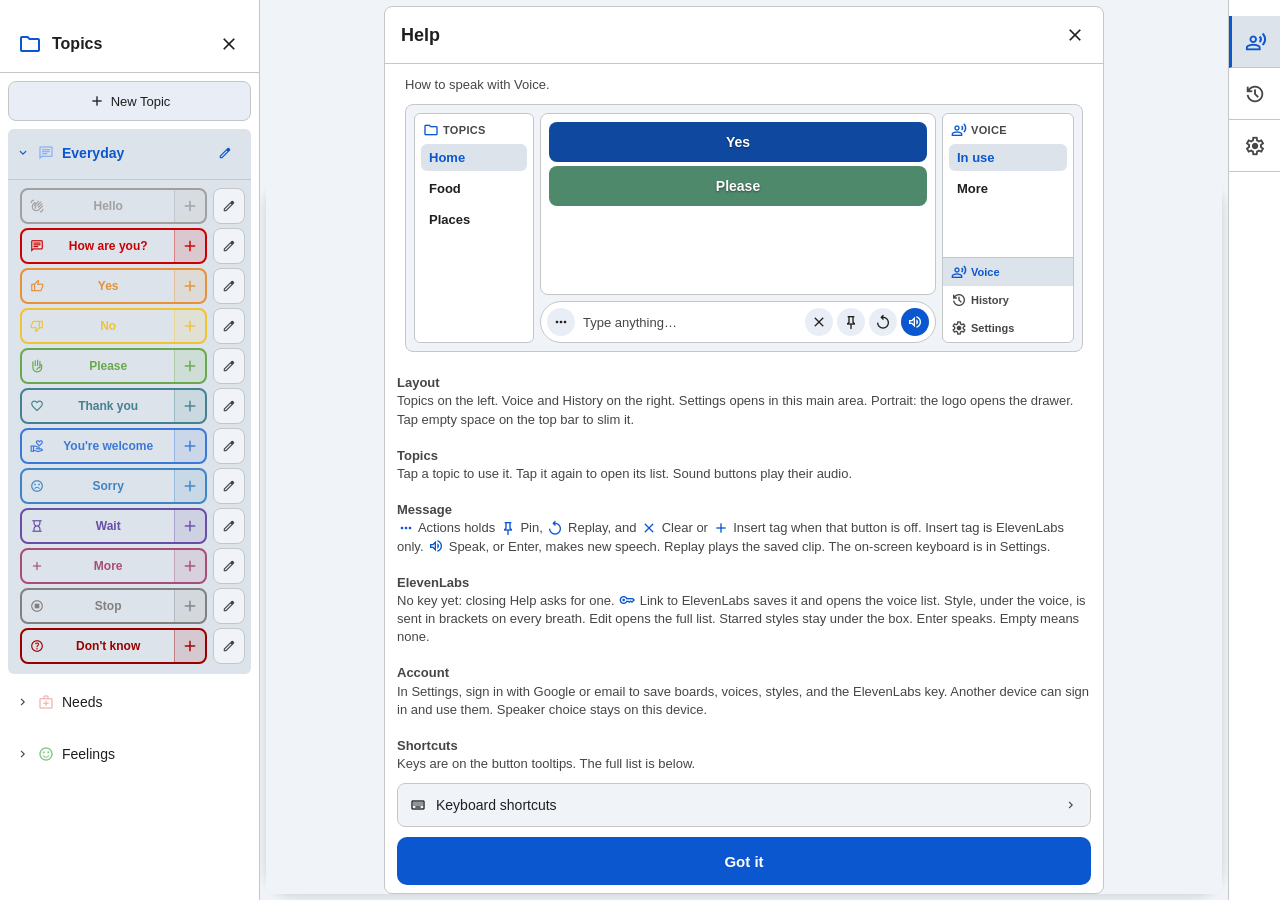
==== commit 081337af: "Edit voice styles from the main column and sync that list. Favorites sit under the style box. A fres" ====
--- a/index.html
+++ b/index.html
@@ -86,18 +86,14 @@
 
           <div class="sidebar-setting-group" id="voice-tag-group" hidden>
             <label for="voice-tag-input">Style</label>
-            <input type="text" id="voice-tag-input" placeholder="None" autocomplete="off" spellcheck="false" enterkeyhint="send" aria-describedby="voice-tag-hint">
-            <div class="voice-style-list" id="voice-tag-list" role="listbox" aria-label="Style">
-              <button type="button" class="voice-style-option" role="option" data-style="none">none</button>
-              <button type="button" class="voice-style-option" role="option" data-style="arrogant">arrogant</button>
-              <button type="button" class="voice-style-option" role="option" data-style="booming">booming</button>
-              <button type="button" class="voice-style-option" role="option" data-style="dull">dull</button>
-              <button type="button" class="voice-style-option" role="option" data-style="flirt">flirt</button>
-              <button type="button" class="voice-style-option" role="option" data-style="happy">happy</button>
-              <button type="button" class="voice-style-option" role="option" data-style="pleading">pleading</button>
-              <button type="button" class="voice-style-option" role="option" data-style="sing">sing</button>
-              <button type="button" class="voice-style-option" role="option" data-style="whisper">whisper</button>
-            </div>
+            <div class="voice-style-field">
+              <input type="text" id="voice-tag-input" placeholder="None" autocomplete="off" spellcheck="false" enterkeyhint="send" aria-describedby="voice-tag-hint">
+              <button type="button" class="icon-btn voice-style-edit-btn" id="voice-style-edit-btn" title="Edit styles" aria-label="Edit styles" aria-expanded="false" aria-controls="voice-styles-form">
+                <span class="material-symbols-outlined">edit</span>
+              </button>
+            </div>
+            <div class="voice-style-list" id="voice-tag-list" role="listbox" aria-label="Favorite styles"></div>
+            <p class="setting-hint" id="voice-style-empty" hidden>No favorites yet. Edit to star styles for this list.</p>
             <p class="setting-hint" id="voice-tag-hint">Sent as [style] on every breath, so it lasts the whole line. Leave empty for none. Enter speaks.</p>
           </div>
 
@@ -294,7 +290,7 @@
       <div class="settings-form-scroll">
           <div class="settings-body">
             <div class="modal-description settings-section-label">Account</div>
-            <div class="modal-description settings-section-hint" id="account-hint">Sign in with Google or email to use your boards, voices, and settings on another device. The speaker stays on this device.</div>
+            <div class="modal-description settings-section-hint" id="account-hint">Sign in with Google or email to use your boards, voices, styles, and settings on another device. The speaker stays on this device.</div>
             <div id="account-setup" class="account-block" hidden>
               <div class="modal-description">Add a Web app in Firebase project voice-1d8a8 and paste its API key. Also turn on Email/Password, create Firestore, and publish firestore.rules.</div>
               <input id="account-api-key" class="modal-input" type="text" autocomplete="off" spellcheck="false" placeholder="Web API key" aria-label="Firebase web API key">
@@ -324,7 +320,7 @@
                 <span class="account-avatar" id="account-avatar" aria-hidden="true"></span>
                 <div class="account-email-line" id="account-email-line"></div>
               </div>
-              <div class="modal-description">Boards, history, voices, and your ElevenLabs key are saved to this account.</div>
+              <div class="modal-description">Boards, history, voices, styles, and your ElevenLabs key are saved to this account.</div>
               <div class="account-actions">
                 <button type="button" class="tool-btn" id="account-sync">Sync now</button>
                 <button type="button" class="tool-btn" id="account-signout">Sign out</button>
@@ -501,9 +497,9 @@
           <div class="modal-description settings-section-label">Message</div>
           <div class="modal-description settings-section-hint"><span class="material-symbols-outlined coach-inline-icon">more_horiz</span> Actions holds <span class="material-symbols-outlined coach-inline-icon">push_pin</span> Pin, <span class="material-symbols-outlined coach-inline-icon">replay</span> Replay, and <span class="material-symbols-outlined coach-inline-icon">close</span> Clear or <span class="material-symbols-outlined coach-inline-icon">add</span> Insert tag when that button is off. Insert tag is ElevenLabs only. <span class="material-symbols-outlined coach-inline-icon">volume_up</span> Speak, or Enter, makes new speech. Replay plays the saved clip. The on-screen keyboard is in Settings.</div>
           <div class="modal-description settings-section-label">ElevenLabs</div>
-          <div class="modal-description settings-section-hint">No key yet: closing Help asks for one. <span class="material-symbols-outlined coach-inline-icon">key</span> Link to ElevenLabs saves it and opens the voice list. Style, under the voice, is sent in brackets on every breath. Enter speaks. Empty means none.</div>
+          <div class="modal-description settings-section-hint">No key yet: closing Help asks for one. <span class="material-symbols-outlined coach-inline-icon">key</span> Link to ElevenLabs saves it and opens the voice list. Style, under the voice, is sent in brackets on every breath. Edit opens the full list. Starred styles stay under the box. Enter speaks. Empty means none.</div>
           <div class="modal-description settings-section-label">Account</div>
-          <div class="modal-description settings-section-hint">In Settings, sign in with Google or email to save boards, voices, and the ElevenLabs key. Another device can sign in and use them. Speaker choice stays on this device.</div>
+          <div class="modal-description settings-section-hint">In Settings, sign in with Google or email to save boards, voices, styles, and the ElevenLabs key. Another device can sign in and use them. Speaker choice stays on this device.</div>
           <div class="modal-description settings-section-label">Shortcuts</div>
           <div class="modal-description settings-section-hint">Keys are on the button tooltips. The full list is below.</div>
           <button type="button" class="status-btn help-hotkeys-btn" id="help-hotkeys-btn">
@@ -515,6 +511,25 @@
         </div>
       </div>
     </section>
+    </div>
+    <div class="voice-styles-cover" id="voice-styles-cover" hidden>
+      <section class="settings-form" id="voice-styles-form" tabindex="-1" aria-labelledby="voice-styles-title">
+        <div class="settings-form-header">
+          <h1 class="settings-form-title" id="voice-styles-title">Styles</h1>
+          <button type="button" class="icon-btn" id="voice-styles-close-btn" title="Close styles" aria-label="Close styles">
+            <span class="material-symbols-outlined">close</span>
+          </button>
+        </div>
+        <div class="settings-form-scroll">
+          <div class="voice-styles-add">
+            <input type="text" id="voice-style-add-input" class="modal-input" maxlength="40" placeholder="New style" aria-label="New style" autocomplete="off" spellcheck="false" enterkeyhint="done">
+            <button type="button" class="tool-btn" id="voice-style-add-btn">Add</button>
+          </div>
+          <p class="setting-hint voice-styles-status" id="voice-styles-status" role="status"></p>
+          <p class="setting-hint voice-styles-note">Star a style to list it under the voice box. New styles start starred. Trash removes a style.</p>
+          <div id="voice-styles-editor-list" class="voice-styles-editor-list" role="list" aria-label="All styles"></div>
+        </div>
+      </section>
     </div>
     </div>
   </main>
@@ -875,6 +890,7 @@
   <script src="js/piper.js" defer></script>
   <script src="js/output-device.js" defer></script>
   <script src="js/speech-playback.js" defer></script>
+  <script src="js/voice-styles.js" defer></script>
   <script src="js/voices.js" defer></script>
   <script src="js/topics-edit.js" defer></script>
   <script src="js/topics.js" defer></script>
--- a/css/app.css
+++ b/css/app.css
@@ -249,11 +249,33 @@
 .settings-stack { display: flex; flex-direction: column; gap: var(--gap-sm); }
 .setting-divider { border: 0; border-top: 1px solid var(--border); margin: 6px 0; }
 .setting-hint { margin: 0; font-size: 12px; opacity: 0.75; line-height: 1.35; }
-/* Standing style: the textbox value is omitted from the list. The list does not scroll. */
+/* Standing style: favorites only, and the textbox value is omitted. The list does not scroll. */
+.sidebar-setting-group .voice-style-field { display: flex; align-items: stretch; gap: var(--gap-md); }
+.sidebar-setting-group .voice-style-field > input[type="text"] { flex: 1 1 auto; min-width: 0; width: auto; }
+.voice-style-edit-btn { flex: 0 0 auto; align-self: stretch; width: var(--touch-min); min-width: var(--touch-min); height: auto; min-height: var(--touch-min); border: 1px solid var(--border); background: var(--bg-main); border-radius: var(--radius-md); }
+.voice-style-edit-btn:hover,
+.voice-style-edit-btn[aria-expanded="true"] { border-color: var(--accent); color: var(--accent); }
 .voice-style-list { display: flex; flex-direction: column; gap: 2px; flex-shrink: 0; overflow: visible; max-height: none; }
 .voice-style-option { appearance: none; -webkit-appearance: none; width: 100%; text-align: left; background: var(--bg-main); color: var(--text); border: 1px solid transparent; border-radius: var(--radius-md); min-height: var(--touch-min); padding: 6px 10px; font: inherit; font-size: 14px; font-weight: 500; cursor: pointer; }
 .voice-style-option[hidden] { display: none !important; }
 .voice-style-option:hover { background: var(--bg-surface-hover); }
+#voice-style-empty[hidden] { display: none !important; }
+.voice-styles-cover { position: absolute; inset: 0; z-index: 3; display: flex; flex-direction: column; align-items: center; background: var(--bg-main); }
+.voice-styles-cover[hidden] { display: none !important; }
+#voice-styles-form .settings-form-header .icon-btn { margin-left: auto; }
+.voice-styles-add { display: flex; align-items: center; gap: var(--gap-md); padding: 12px 8px 0; }
+.voice-styles-add .modal-input { flex: 1 1 auto; min-width: 0; width: auto; }
+.voice-styles-add .tool-btn { flex: 0 0 auto; min-height: var(--touch-min); padding-inline: 16px; }
+.voice-styles-status,
+.voice-styles-note { padding: 6px 8px 0; }
+.voice-styles-status:empty { display: none; }
+.voice-styles-editor-list { display: flex; flex-direction: column; gap: 4px; padding: 8px 8px 16px; }
+.voice-style-editor-row { display: flex; align-items: center; gap: 4px; min-height: 48px; padding: 4px; border-radius: var(--radius-lg); border: 1px solid transparent; background: var(--bg-main); }
+.voice-style-editor-row.is-selected { border-color: var(--accent); background: var(--bg-surface-active); }
+.voice-style-editor-name { flex: 1 1 auto; min-width: 0; text-align: left; background: none; border: none; color: var(--text); font: inherit; font-size: 15px; font-weight: 500; cursor: pointer; min-height: var(--touch-min); padding: 6px 8px; border-radius: var(--radius-md); overflow: hidden; text-overflow: ellipsis; white-space: nowrap; }
+.voice-style-editor-name:hover { background: var(--bg-surface-hover); }
+.voice-style-editor-row.is-selected .voice-style-editor-name { color: var(--accent); font-weight: 600; }
+.voice-style-trash:hover { color: var(--danger); background: var(--bg-surface-hover); }
 /* Piper model download progress */
 .piper-progress { display: flex; flex-direction: column; gap: var(--gap-md); padding: 10px 12px; border-radius: var(--radius-lg); background: var(--bg-main); border: 1px solid var(--border); }
 .piper-progress[hidden] { display: none !important; }
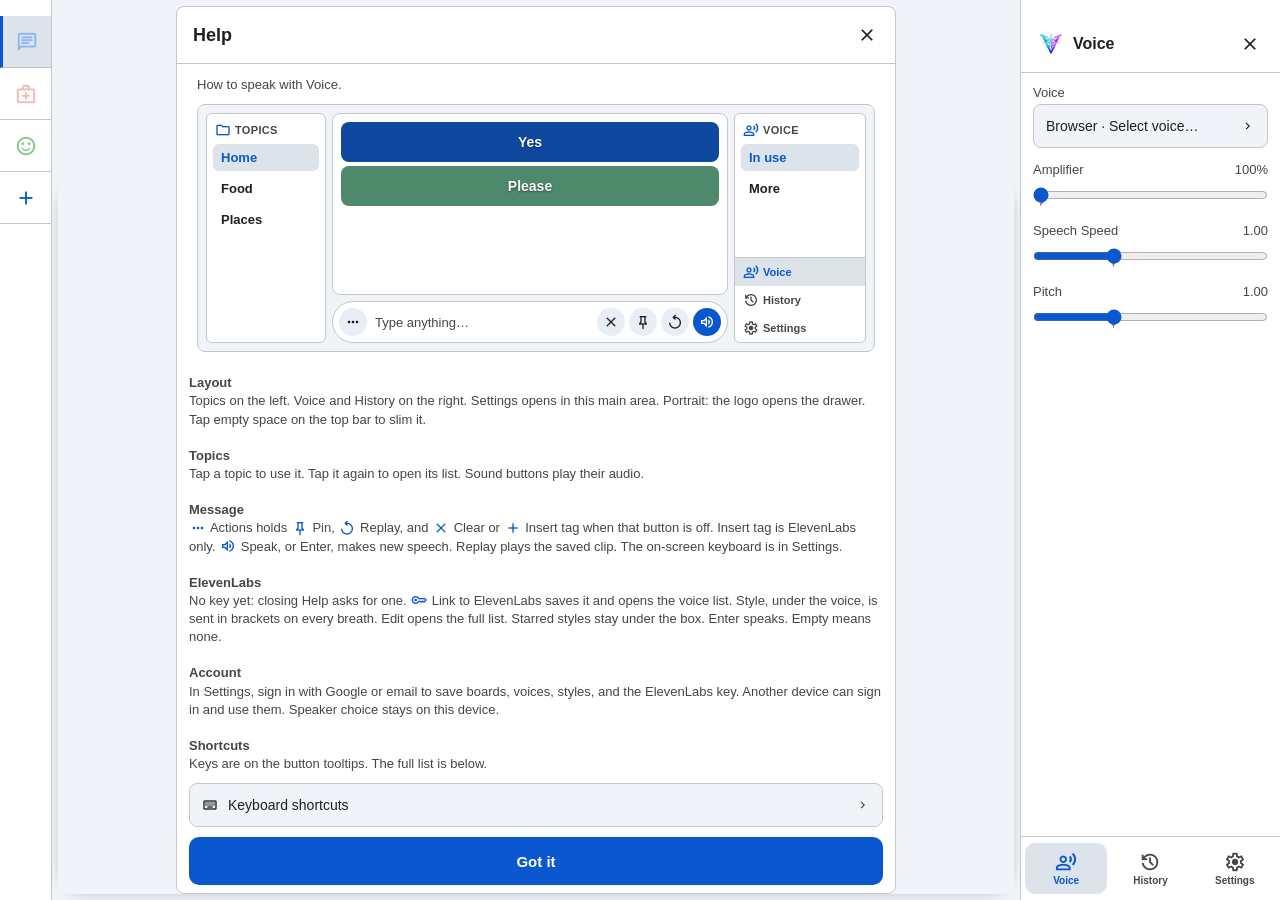
==== commit cab80635: "Collapse the topics rail by default and save the composer on threads. Landscape starts with the topi" ====
--- a/index.html
+++ b/index.html
@@ -30,7 +30,7 @@
   <!-- Dual sidebars (landscape: left topics | main | right utils). #sidebar wraps both for portrait drawer. -->
   <div class="sidebar-drawer" id="sidebar" data-panel="topics">
     <!-- ==================== LEFT: TOPICS ==================== -->
-    <aside class="sidebar sidebar-left" id="sidebar-left" aria-label="Topics">
+    <aside class="sidebar sidebar-left collapsed" id="sidebar-left" aria-label="Topics">
       <div class="sidebar-header">
         <button class="logo-btn" id="toggle-sidebar-left-btn" type="button" title="Toggle topics sidebar" aria-label="Toggle topics sidebar">
           <span class="material-symbols-outlined logo-mark">folder</span>
@@ -66,7 +66,7 @@
 
       <div class="sidebar-content" id="sidebar-right-content">
         <!-- Voice Tab Content -->
-        <div id="tab-content-voice" class="tab-content">
+        <div id="tab-content-voice" class="tab-content active">
           <div class="sidebar-setting-group">
             <label>Voice</label>
             <button class="status-btn" id="open-voices" type="button" title="Select voice model and voice">
@@ -178,7 +178,7 @@
       </div>
 
       <nav class="sidebar-nav" id="sidebar-nav" aria-label="Sidebar">
-        <button type="button" class="sidebar-nav-btn" data-nav="voice" id="nav-voice" title="Voice" aria-label="Voice">
+        <button type="button" class="sidebar-nav-btn active" data-nav="voice" id="nav-voice" title="Voice" aria-label="Voice" aria-current="page">
           <span class="material-symbols-outlined">record_voice_over</span>
           <span class="sidebar-nav-label">Voice</span>
         </button>
@@ -186,7 +186,7 @@
           <span class="material-symbols-outlined">history</span>
           <span class="sidebar-nav-label">History</span>
         </button>
-        <button type="button" class="sidebar-nav-btn portrait-only active" data-nav="topics" id="nav-topics" title="Topics" aria-label="Topics" aria-current="page">
+        <button type="button" class="sidebar-nav-btn portrait-only" data-nav="topics" id="nav-topics" title="Topics" aria-label="Topics">
           <span class="material-symbols-outlined">folder</span>
           <span class="sidebar-nav-label">Topics</span>
         </button>
@@ -205,7 +205,7 @@
         <button class="icon-btn mobile-menu-btn" id="mobile-menu-btn" type="button" title="Open menu" aria-label="Open menu">
           <img class="app-logo" src="icon.png" width="24" height="24" alt="">
         </button>
-        <div class="chat-slots" id="chat-slots" role="group" aria-label="Topic chats"></div>
+        <div class="chat-slots" id="chat-slots" role="group" aria-label="Threads"></div>
       </div>
     </div>
 
@@ -645,6 +645,11 @@
         <label for="topic-name-input">Name</label>
         <input type="text" id="topic-name-input" class="modal-input" placeholder="Topic name" maxlength="30">
       </div>
+      <div class="sidebar-setting-group">
+        <label for="topic-thread-select">Thread</label>
+        <select id="topic-thread-select" aria-label="Thread"></select>
+        <div class="modal-description">All keeps the message already on screen. A name saves the message on that thread.</div>
+      </div>
       <div class="modal-field-row">
         <div class="sidebar-setting-group modal-field-color">
           <label>Color</label>
--- a/css/app.css
+++ b/css/app.css
@@ -9,7 +9,7 @@
 /* ==================== 1. TOKENS & THEMES ==================== */
 /* Shared design tokens (themes override colors below) */
 /* Sidebar 260px (not 300): dual rails leave more room for main in landscape.
-   Narrow landscape (max-width 1100px): JS collapses both to icon rails (shell-ui NARROW_LANDSCAPE_MQ). */
+   Landscape default: topics rail 52px, Voice panel open (shell-ui LANDSCAPE_RAILS). */
 :root { --sound-row-height: 48px; --sidebar-width: 260px; --sidebar-rail-width: 52px; --touch-min: 44px; --gap-xs: 2px; --gap-sm: 4px; --gap-md: 6px; --gap-lg: 8px; --gap-xl: 10px; --gap-2xl: 12px; --pad-sm: 6px; --pad-md: 8px; --pad-lg: 10px; --pad-xl: 12px; --radius-xs: 4px; --radius-sm: 6px; --radius-md: 8px; --radius-lg: 10px; --radius-xl: 14px; --radius-pill: 999px; --z-header: 30; --z-float: 40; --z-float-shift: 50; --z-compose-raised: 60; --z-sidebar-backdrop: 99; --z-sidebar: 100; --z-osk: 110; --z-compose-menu: 120; --z-mobile-drawer: 120; --z-voices-panel: 1500; --z-modal-overlay: 2000; --z-modal: 2001; --ease-standard: cubic-bezier(0.4, 0, 0.2, 1); --duration-fast: 0.15s; --duration-normal: 0.2s; --icon-fill: 0; --icon-wght: 400; --icon-grad: 0; --icon-opsz: 24; }
 /* Dark theme (default) */
 :root,
@@ -135,7 +135,7 @@
 .portrait-only { display: none !important; }
 html[data-layout="landscape"] .portrait-only { display: none !important; }
 html[data-layout="portrait"] .portrait-only { display: flex !important; }
-/* Logo toggles sidebar (landscape open by default) */
+/* Logo toggles its sidebar. Landscape default: topics collapsed, Voice open. */
 .logo-btn { display: flex; align-items: center; gap: var(--gap-xl); min-width: 0; width: 100%; background: none; border: none; color: var(--text); cursor: pointer; padding: 6px 8px; border-radius: var(--radius-lg); text-align: left; transition: background-color 0.2s; }
 .logo-btn:hover { background-color: var(--bg-surface-hover); }
 .logo-btn:active { background-color: var(--bg-surface-active); }
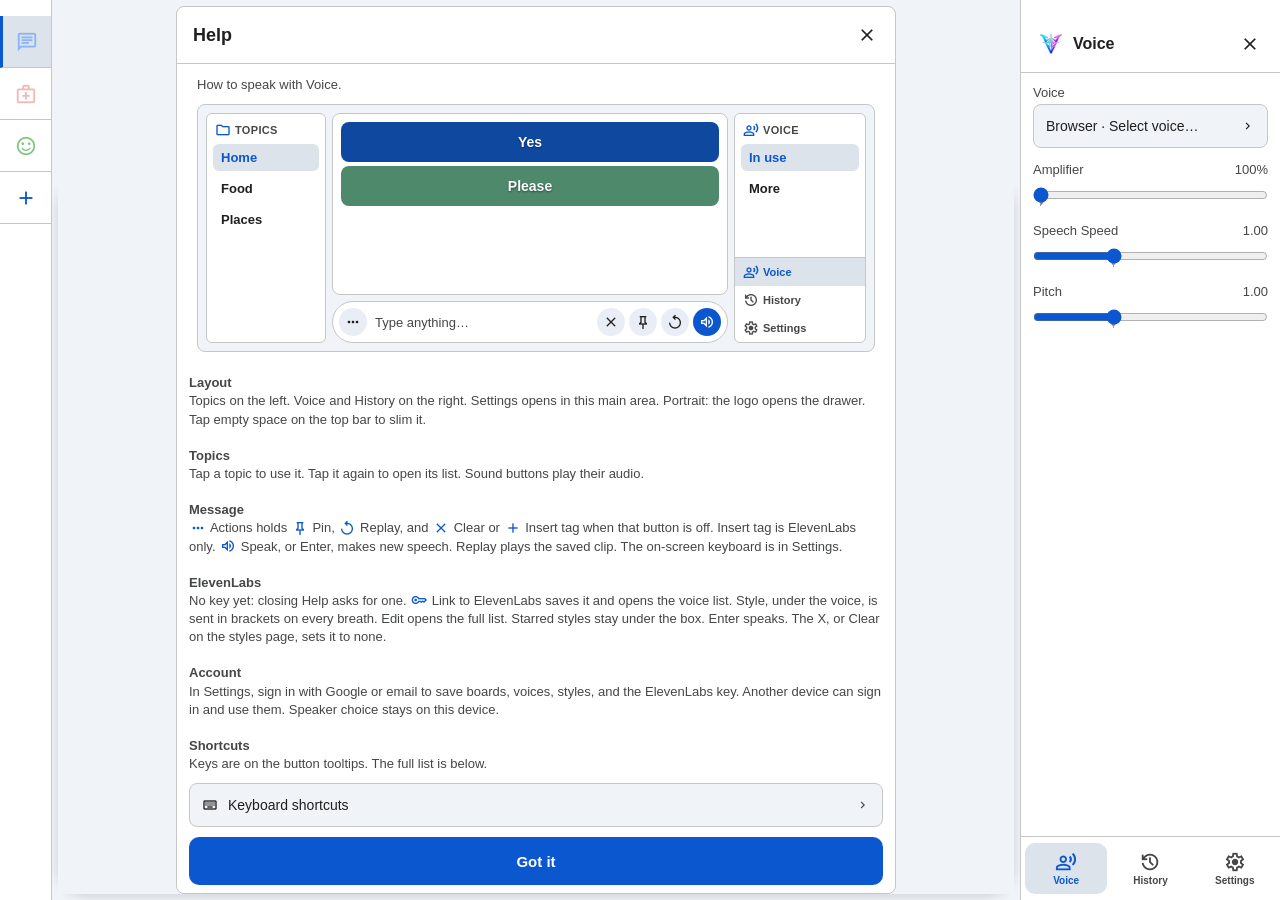
==== commit 94b3e68e: "Clear the voice style with an X and remove none from the style lists. The X on the style box and Cle" ====
--- a/index.html
+++ b/index.html
@@ -87,14 +87,19 @@
           <div class="sidebar-setting-group" id="voice-tag-group" hidden>
             <label for="voice-tag-input">Style</label>
             <div class="voice-style-field">
-              <input type="text" id="voice-tag-input" placeholder="None" autocomplete="off" spellcheck="false" enterkeyhint="send" aria-describedby="voice-tag-hint">
+              <div class="voice-style-input">
+                <input type="text" id="voice-tag-input" placeholder="None" autocomplete="off" spellcheck="false" enterkeyhint="send" aria-describedby="voice-tag-hint">
+                <button type="button" class="voice-style-clear" id="voice-style-clear-btn" title="Clear style" aria-label="Clear style">
+                  <span class="material-symbols-outlined" aria-hidden="true">close</span>
+                </button>
+              </div>
               <button type="button" class="icon-btn voice-style-edit-btn" id="voice-style-edit-btn" title="Edit styles" aria-label="Edit styles" aria-expanded="false" aria-controls="voice-styles-form">
                 <span class="material-symbols-outlined">edit</span>
               </button>
             </div>
             <div class="voice-style-list" id="voice-tag-list" role="listbox" aria-label="Favorite styles"></div>
             <p class="setting-hint" id="voice-style-empty" hidden>No favorites yet. Edit to star styles for this list.</p>
-            <p class="setting-hint" id="voice-tag-hint">Sent as [style] on every breath, so it lasts the whole line. Leave empty for none. Enter speaks.</p>
+            <p class="setting-hint" id="voice-tag-hint">Sent as [style] on every breath, so it lasts the whole line. The X clears it to none. Enter speaks.</p>
           </div>
 
           <div class="sidebar-setting-group">
@@ -497,7 +502,7 @@
           <div class="modal-description settings-section-label">Message</div>
           <div class="modal-description settings-section-hint"><span class="material-symbols-outlined coach-inline-icon">more_horiz</span> Actions holds <span class="material-symbols-outlined coach-inline-icon">push_pin</span> Pin, <span class="material-symbols-outlined coach-inline-icon">replay</span> Replay, and <span class="material-symbols-outlined coach-inline-icon">close</span> Clear or <span class="material-symbols-outlined coach-inline-icon">add</span> Insert tag when that button is off. Insert tag is ElevenLabs only. <span class="material-symbols-outlined coach-inline-icon">volume_up</span> Speak, or Enter, makes new speech. Replay plays the saved clip. The on-screen keyboard is in Settings.</div>
           <div class="modal-description settings-section-label">ElevenLabs</div>
-          <div class="modal-description settings-section-hint">No key yet: closing Help asks for one. <span class="material-symbols-outlined coach-inline-icon">key</span> Link to ElevenLabs saves it and opens the voice list. Style, under the voice, is sent in brackets on every breath. Edit opens the full list. Starred styles stay under the box. Enter speaks. Empty means none.</div>
+          <div class="modal-description settings-section-hint">No key yet: closing Help asks for one. <span class="material-symbols-outlined coach-inline-icon">key</span> Link to ElevenLabs saves it and opens the voice list. Style, under the voice, is sent in brackets on every breath. Edit opens the full list. Starred styles stay under the box. Enter speaks. The X, or Clear on the styles page, sets it to none.</div>
           <div class="modal-description settings-section-label">Account</div>
           <div class="modal-description settings-section-hint">In Settings, sign in with Google or email to save boards, voices, styles, and the ElevenLabs key. Another device can sign in and use them. Speaker choice stays on this device.</div>
           <div class="modal-description settings-section-label">Shortcuts</div>
@@ -516,6 +521,7 @@
       <section class="settings-form" id="voice-styles-form" tabindex="-1" aria-labelledby="voice-styles-title">
         <div class="settings-form-header">
           <h1 class="settings-form-title" id="voice-styles-title">Styles</h1>
+          <button type="button" class="tool-btn voice-styles-clear" id="voice-styles-clear-btn" title="Clear style" aria-label="Clear style">Clear</button>
           <button type="button" class="icon-btn" id="voice-styles-close-btn" title="Close styles" aria-label="Close styles">
             <span class="material-symbols-outlined">close</span>
           </button>
@@ -526,7 +532,7 @@
             <button type="button" class="tool-btn" id="voice-style-add-btn">Add</button>
           </div>
           <p class="setting-hint voice-styles-status" id="voice-styles-status" role="status"></p>
-          <p class="setting-hint voice-styles-note">Star a style to list it under the voice box. New styles start starred. Trash removes a style.</p>
+          <p class="setting-hint voice-styles-note">Star a style to list it under the voice box. New styles start starred. Trash removes a style. Clear sets the voice to none.</p>
           <div id="voice-styles-editor-list" class="voice-styles-editor-list" role="list" aria-label="All styles"></div>
         </div>
       </section>
--- a/css/app.css
+++ b/css/app.css
@@ -251,7 +251,11 @@
 .setting-hint { margin: 0; font-size: 12px; opacity: 0.75; line-height: 1.35; }
 /* Standing style: favorites only, and the textbox value is omitted. The list does not scroll. */
 .sidebar-setting-group .voice-style-field { display: flex; align-items: stretch; gap: var(--gap-md); }
-.sidebar-setting-group .voice-style-field > input[type="text"] { flex: 1 1 auto; min-width: 0; width: auto; }
+.voice-style-input { position: relative; flex: 1 1 auto; min-width: 0; display: flex; }
+.sidebar-setting-group .voice-style-input > input[type="text"] { width: 100%; min-width: 0; padding-right: 40px; }
+.voice-style-clear { position: absolute; top: 0; right: 0; bottom: 0; width: 40px; border: none; background: transparent; color: var(--text-secondary); display: flex; align-items: center; justify-content: center; cursor: pointer; padding: 0; border-radius: var(--radius-md); }
+.voice-style-clear:hover { color: var(--text); background: var(--bg-surface-hover); }
+.voice-style-input:has(#voice-tag-input:placeholder-shown) .voice-style-clear { display: none; }
 .voice-style-edit-btn { flex: 0 0 auto; align-self: stretch; width: var(--touch-min); min-width: var(--touch-min); height: auto; min-height: var(--touch-min); border: 1px solid var(--border); background: var(--bg-main); border-radius: var(--radius-md); }
 .voice-style-edit-btn:hover,
 .voice-style-edit-btn[aria-expanded="true"] { border-color: var(--accent); color: var(--accent); }
@@ -262,7 +266,7 @@
 #voice-style-empty[hidden] { display: none !important; }
 .voice-styles-cover { position: absolute; inset: 0; z-index: 3; display: flex; flex-direction: column; align-items: center; background: var(--bg-main); }
 .voice-styles-cover[hidden] { display: none !important; }
-#voice-styles-form .settings-form-header .icon-btn { margin-left: auto; }
+#voice-styles-form .settings-form-header .voice-styles-clear { margin-left: auto; min-height: var(--touch-min); padding-inline: 14px; }
 .voice-styles-add { display: flex; align-items: center; gap: var(--gap-md); padding: 12px 8px 0; }
 .voice-styles-add .modal-input { flex: 1 1 auto; min-width: 0; width: auto; }
 .voice-styles-add .tool-btn { flex: 0 0 auto; min-height: var(--touch-min); padding-inline: 16px; }
